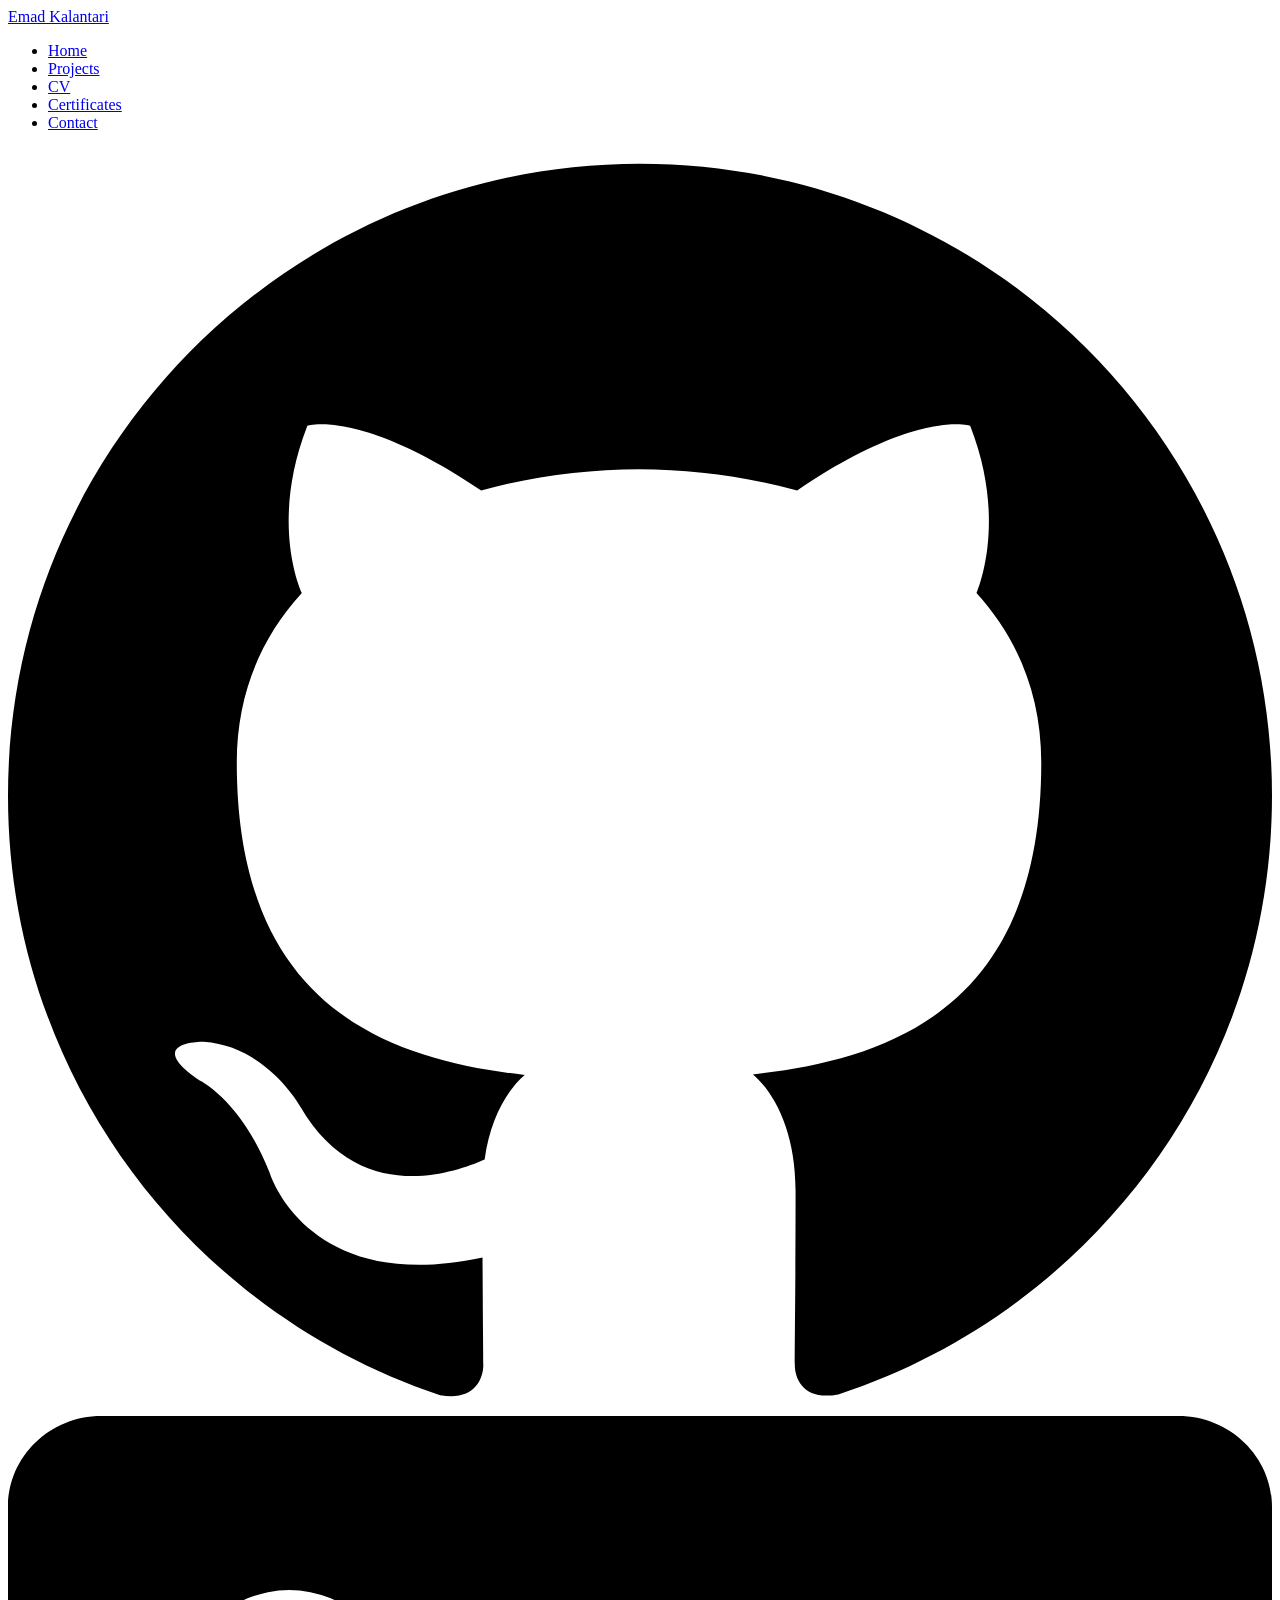
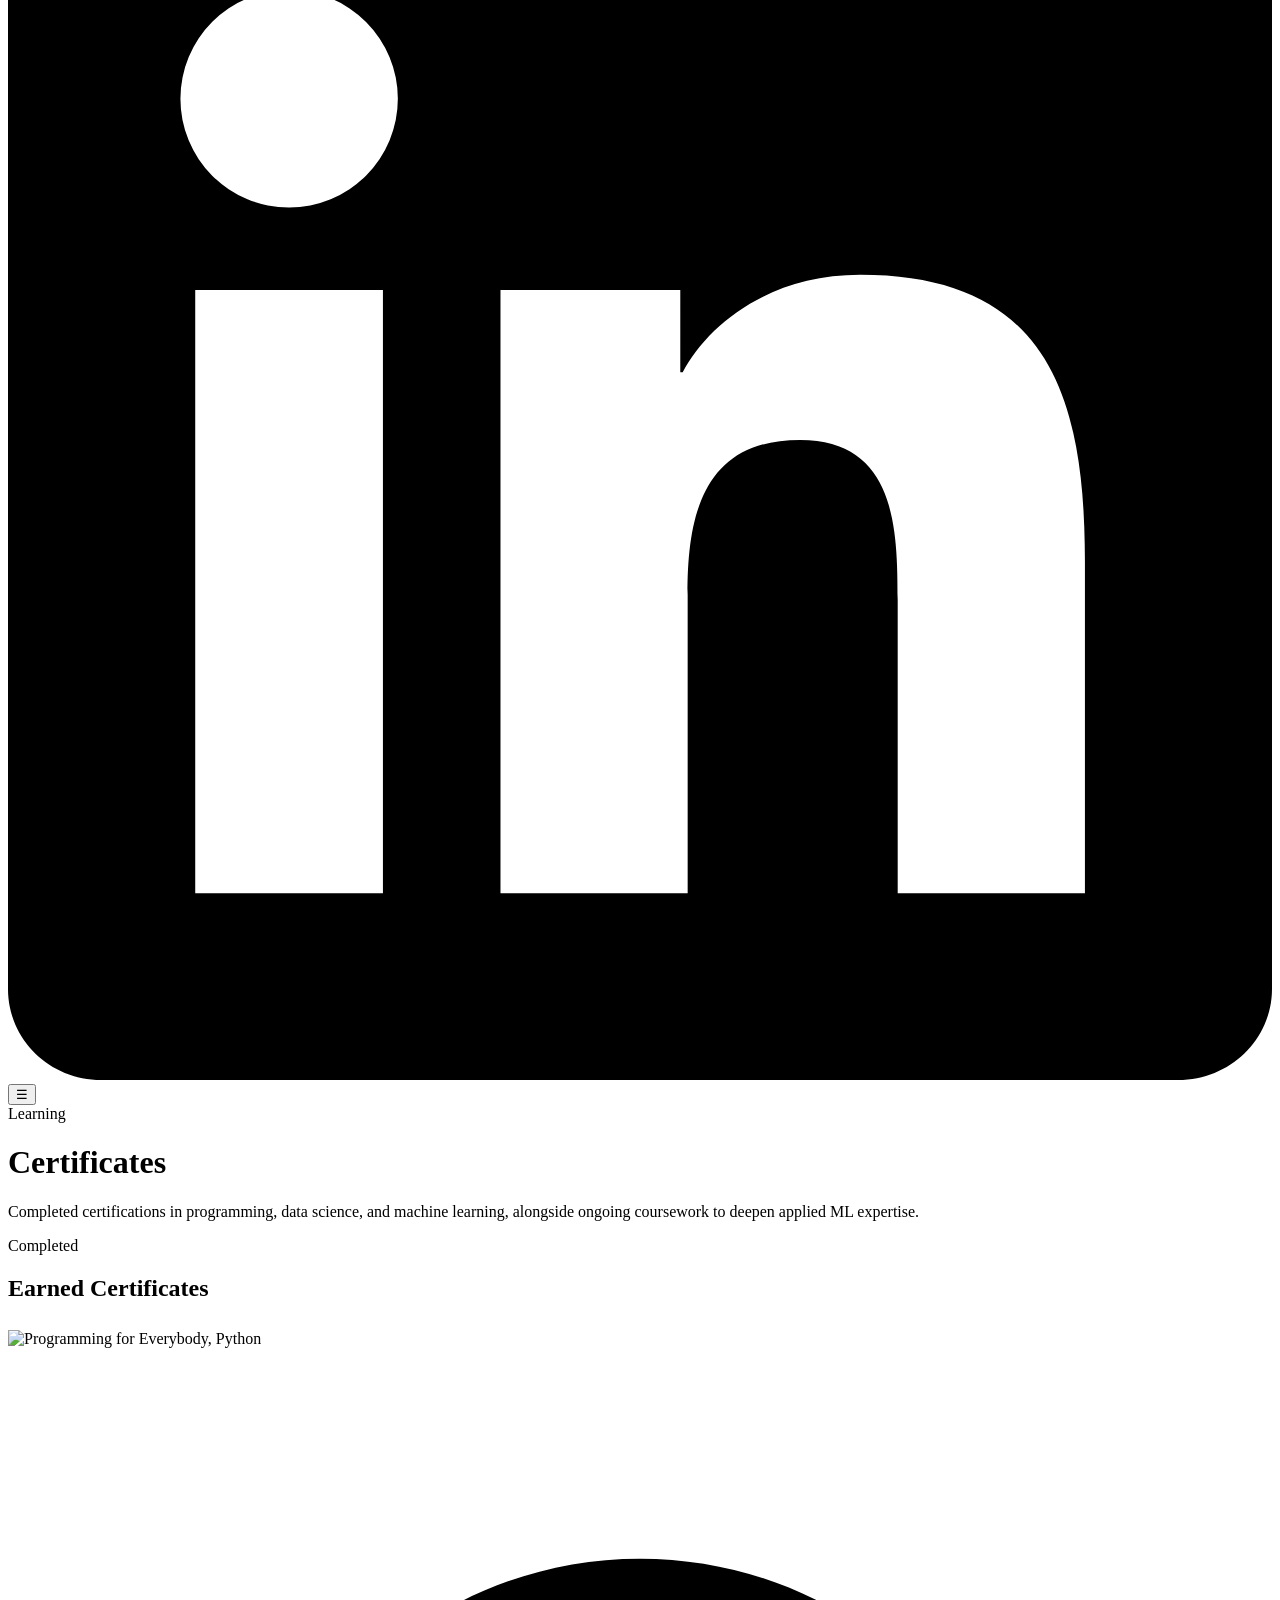
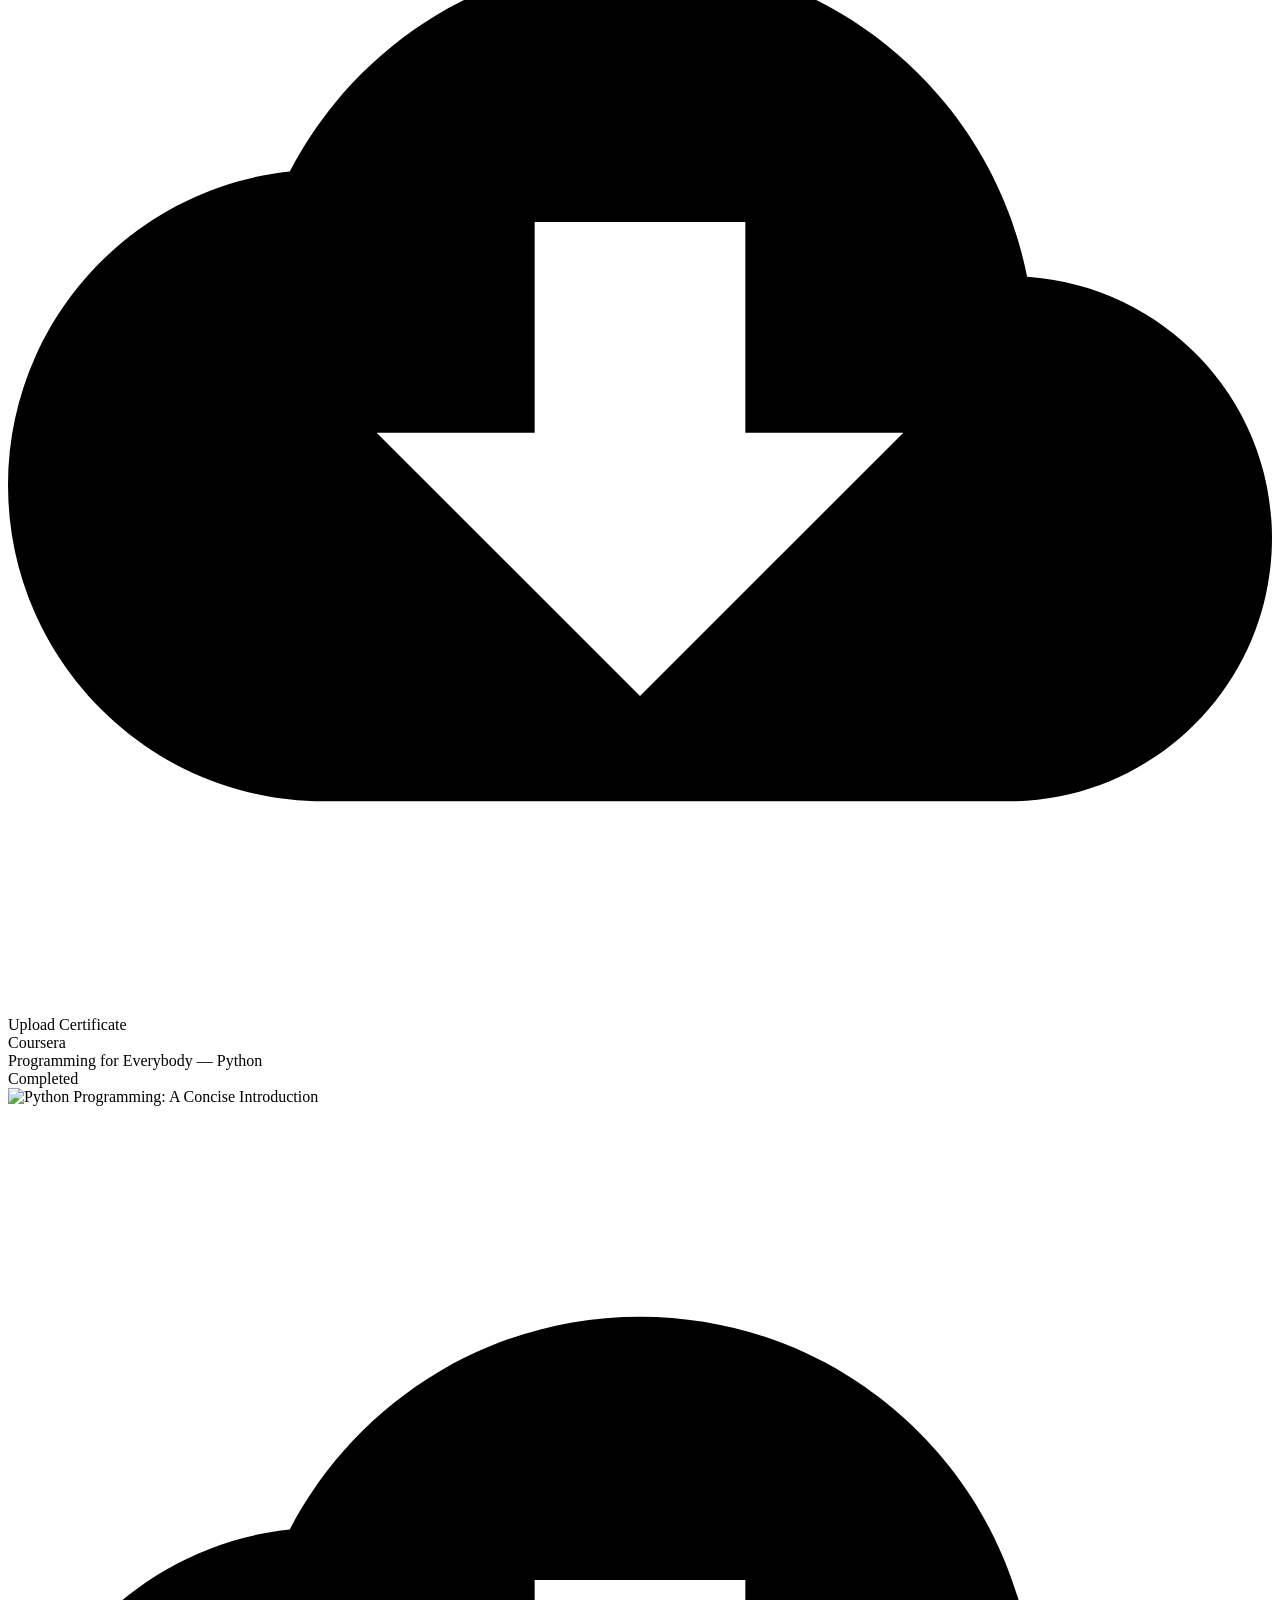
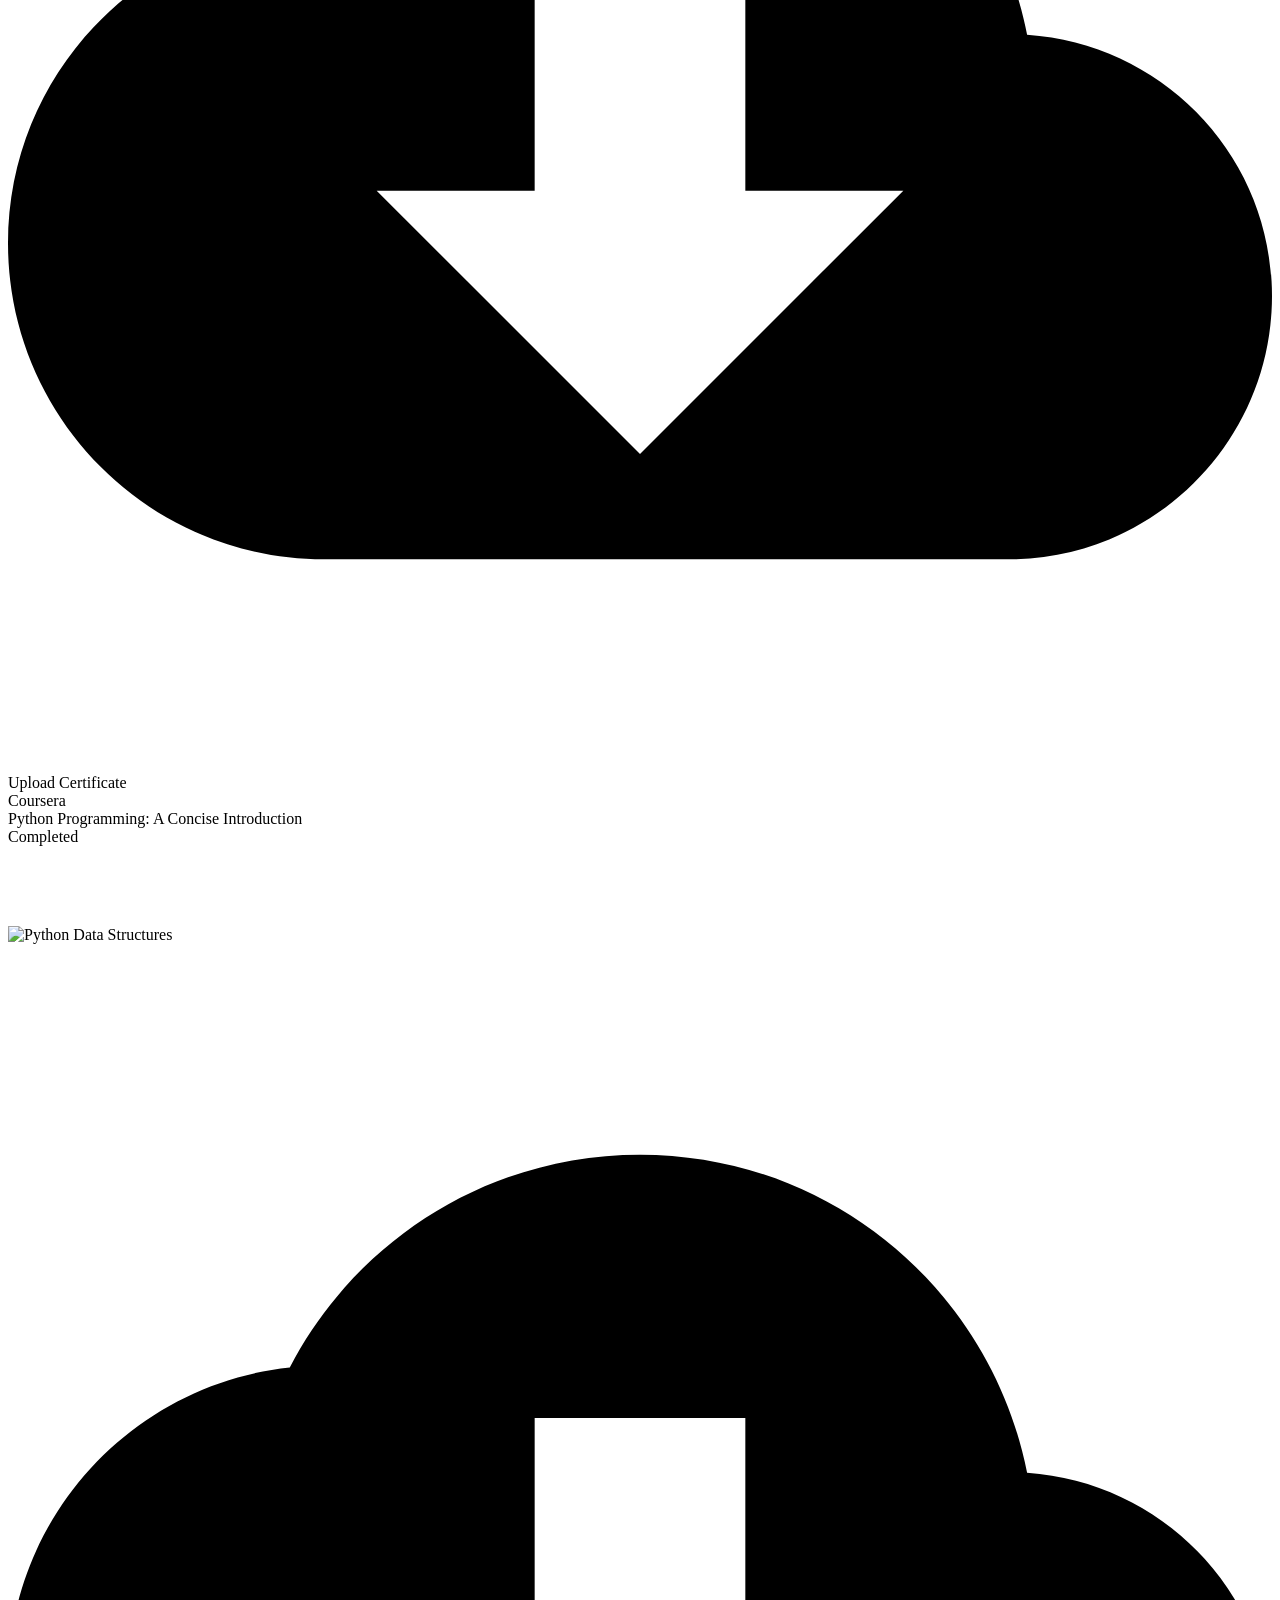
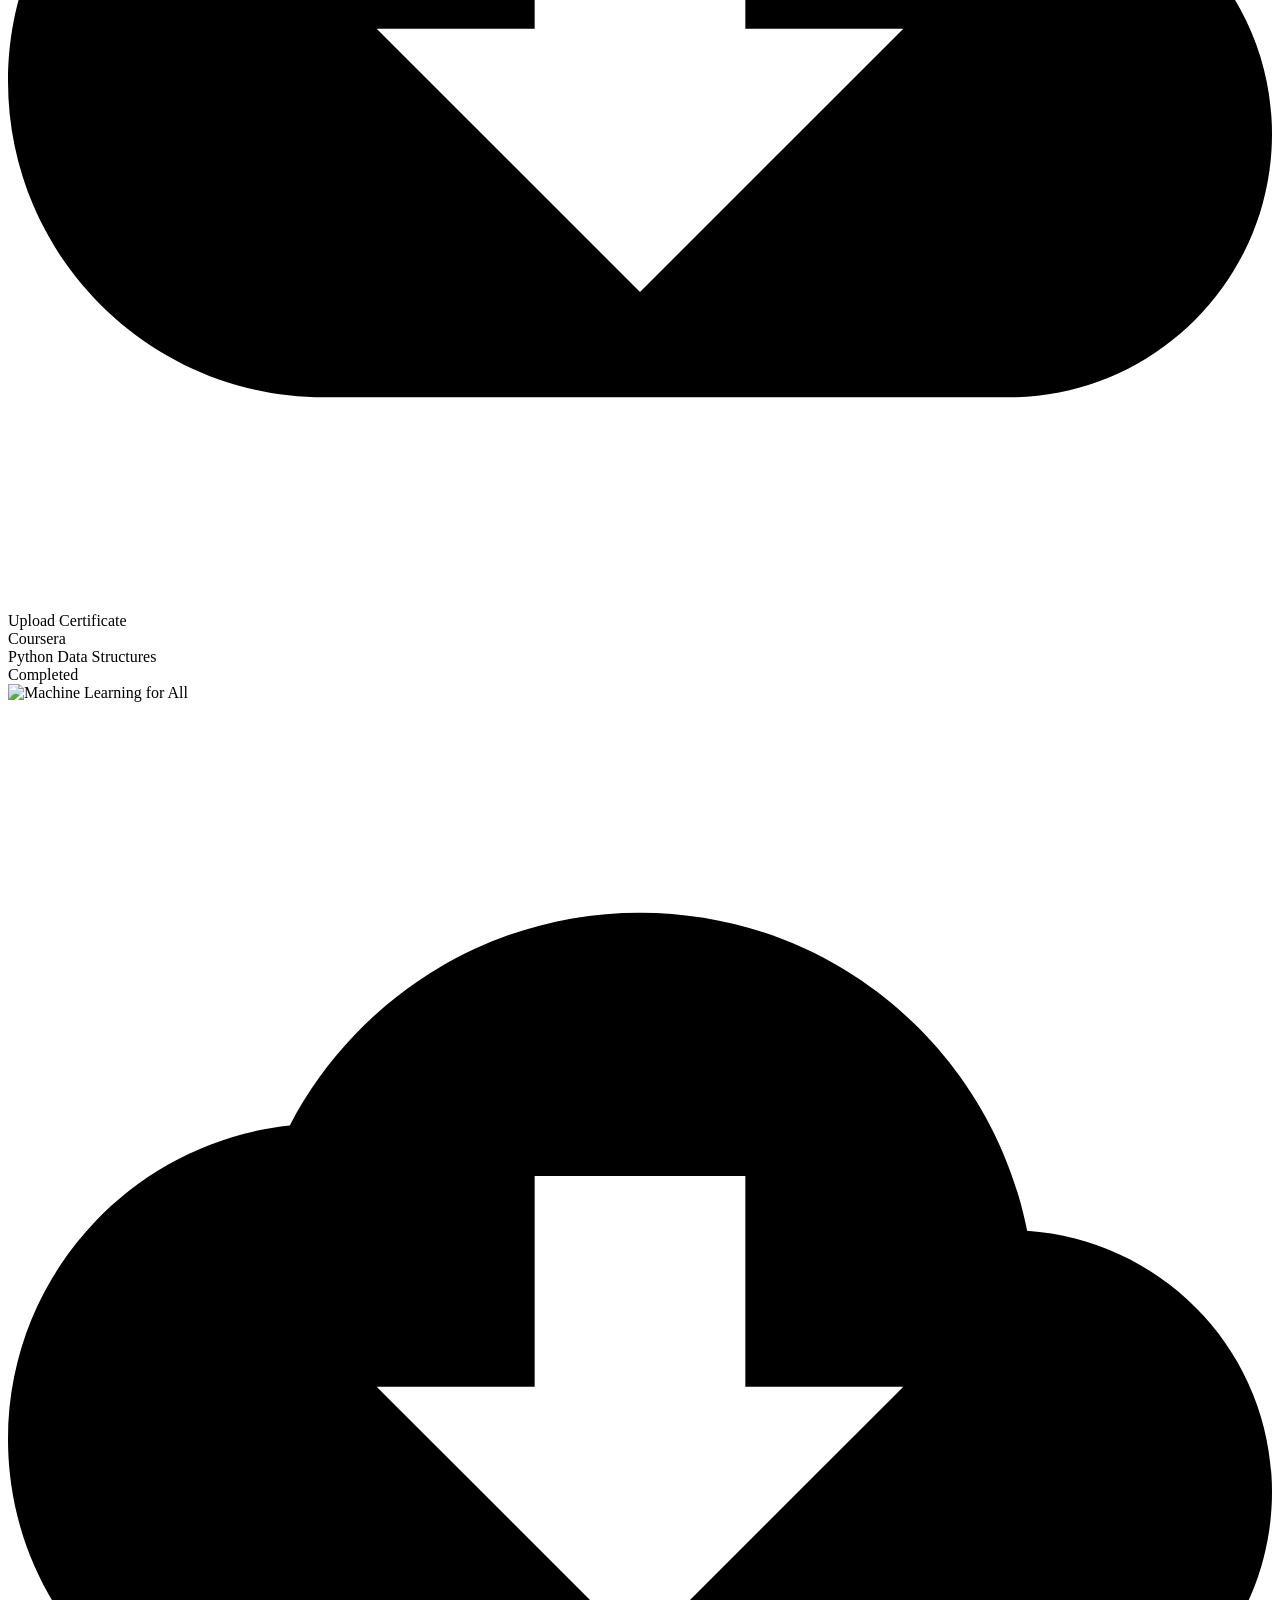
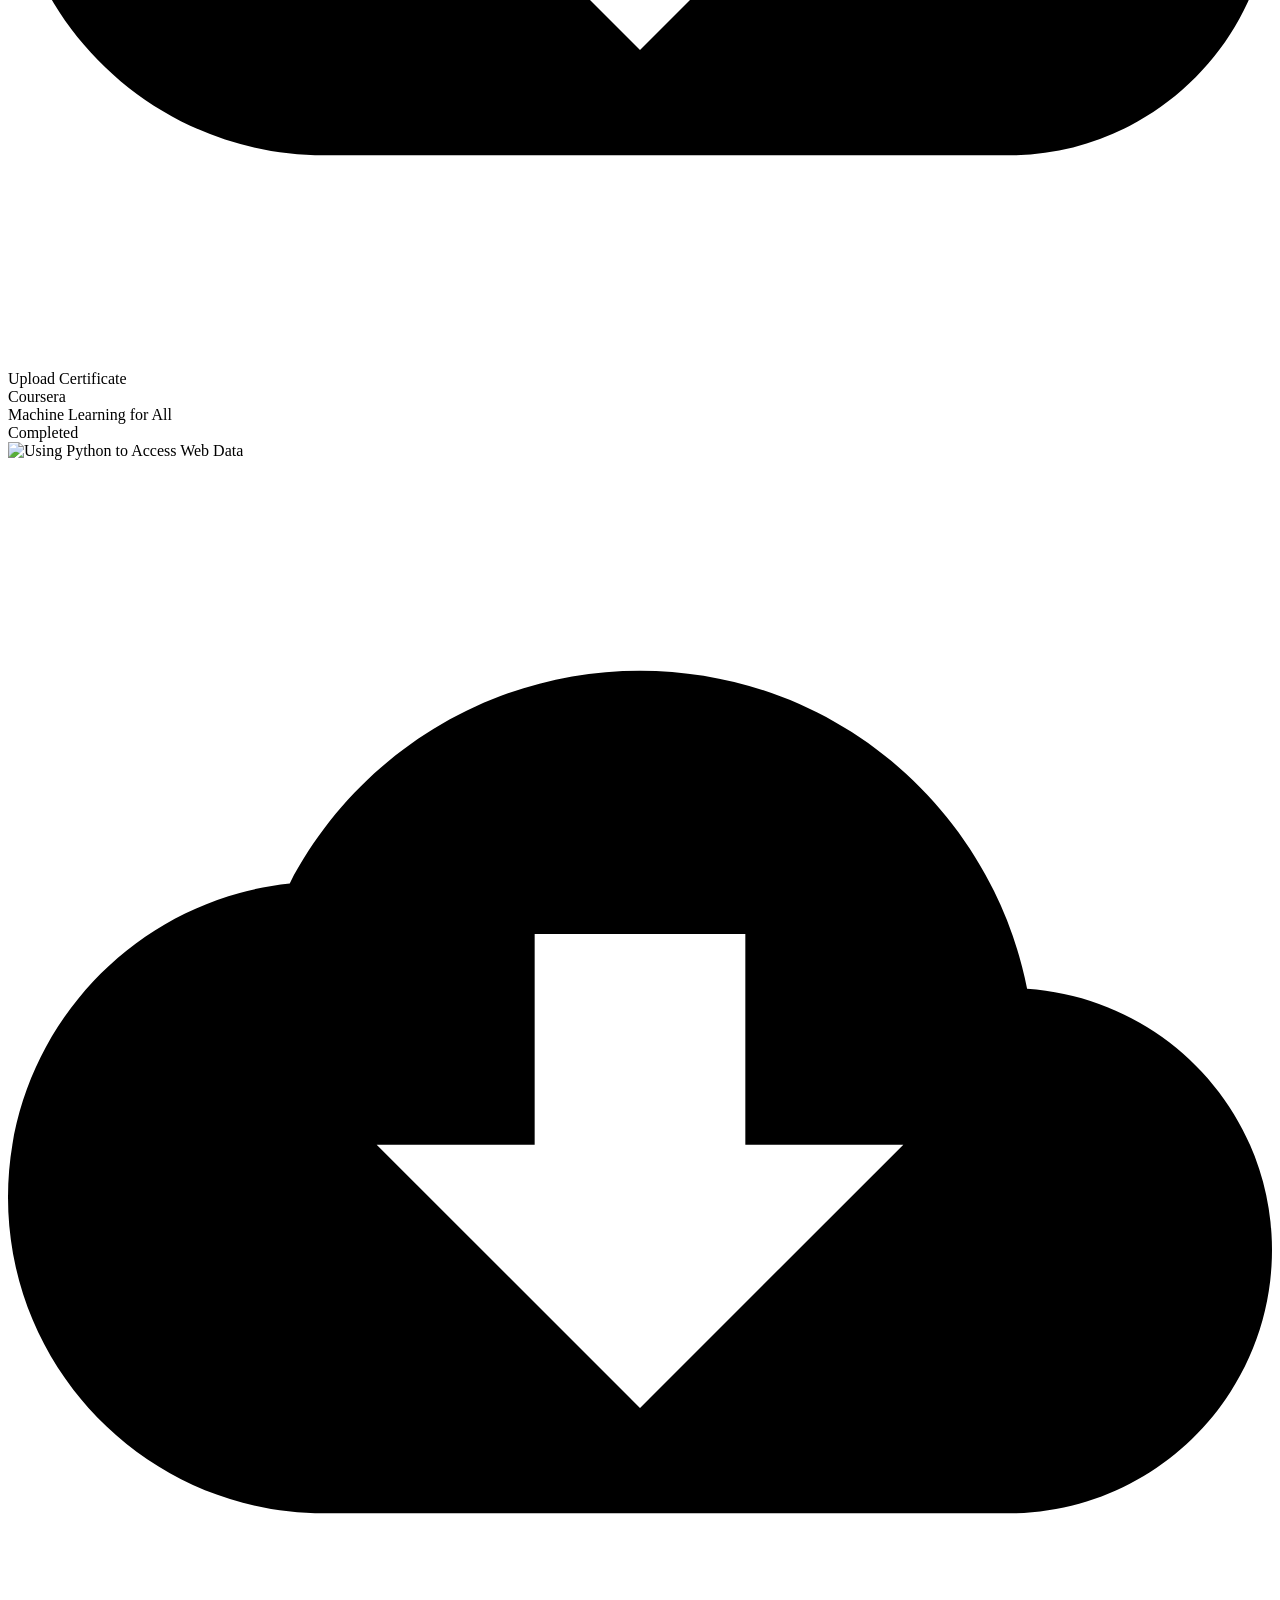
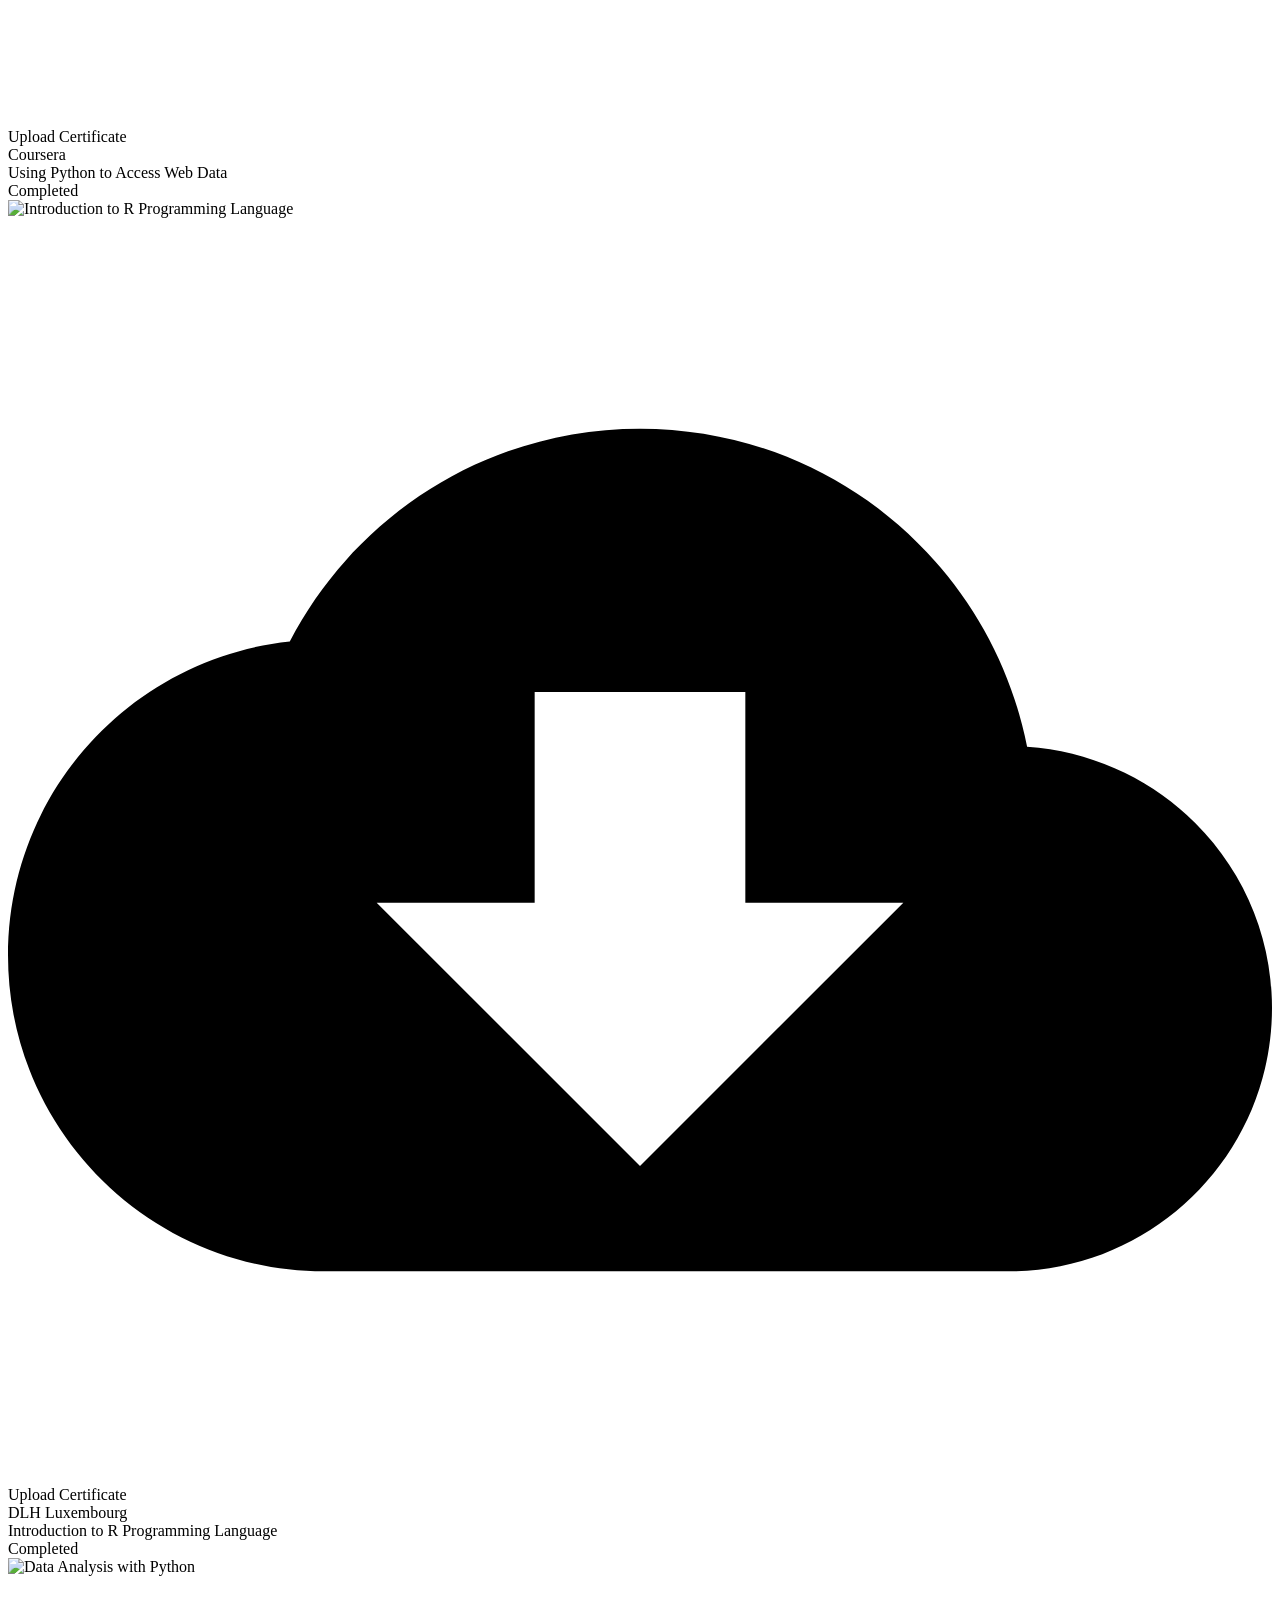
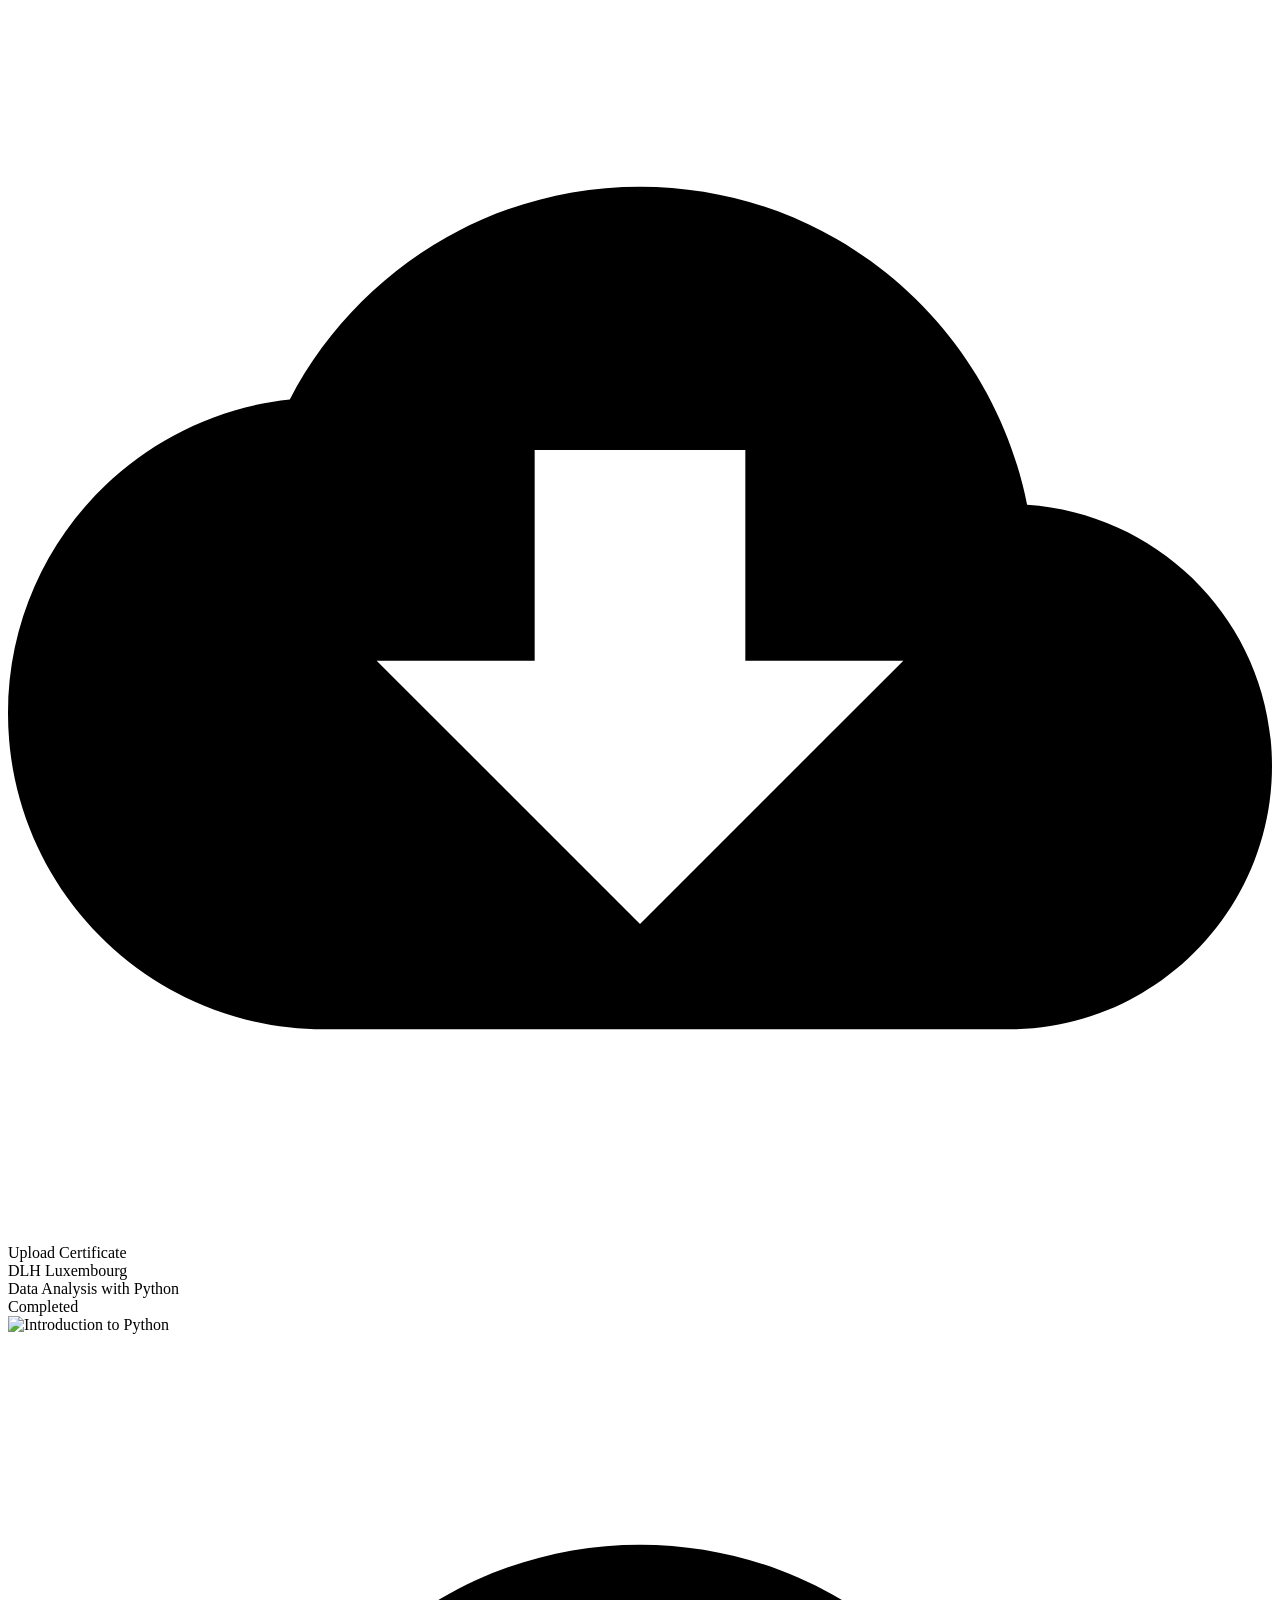
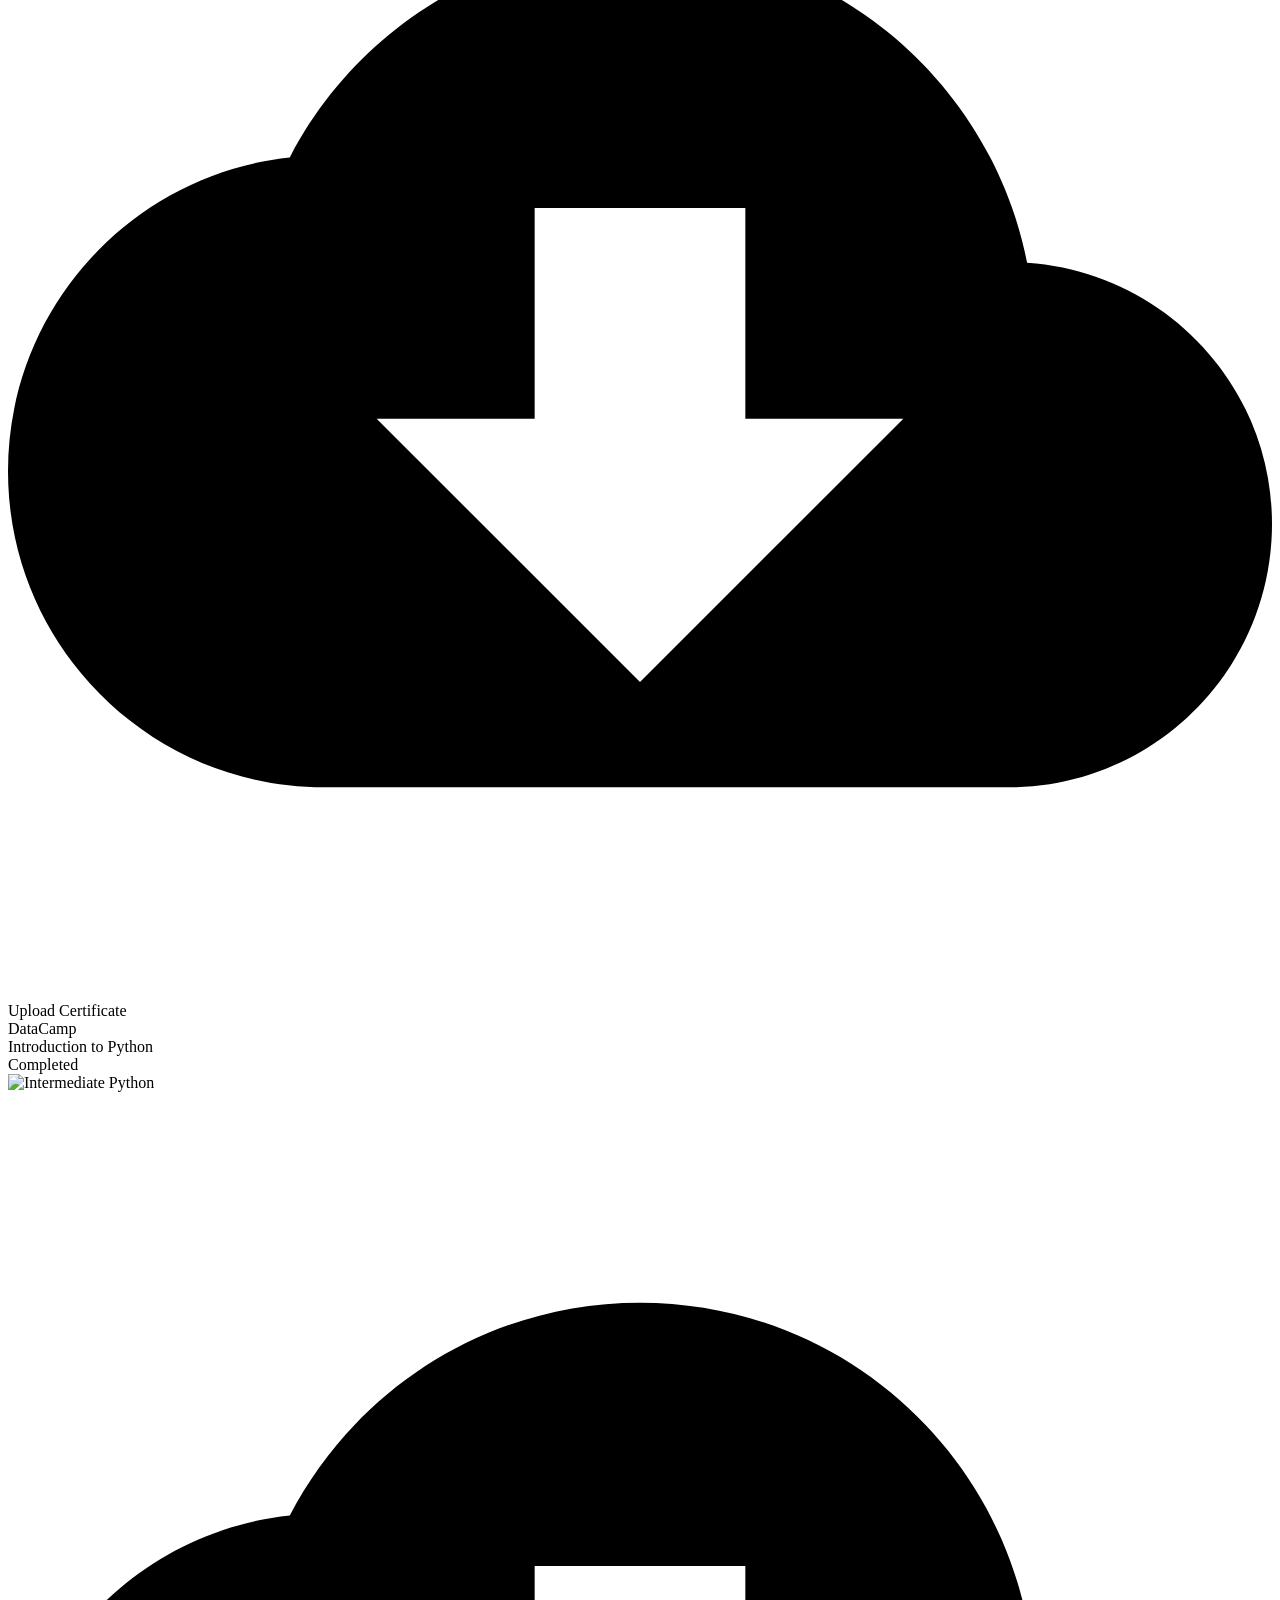
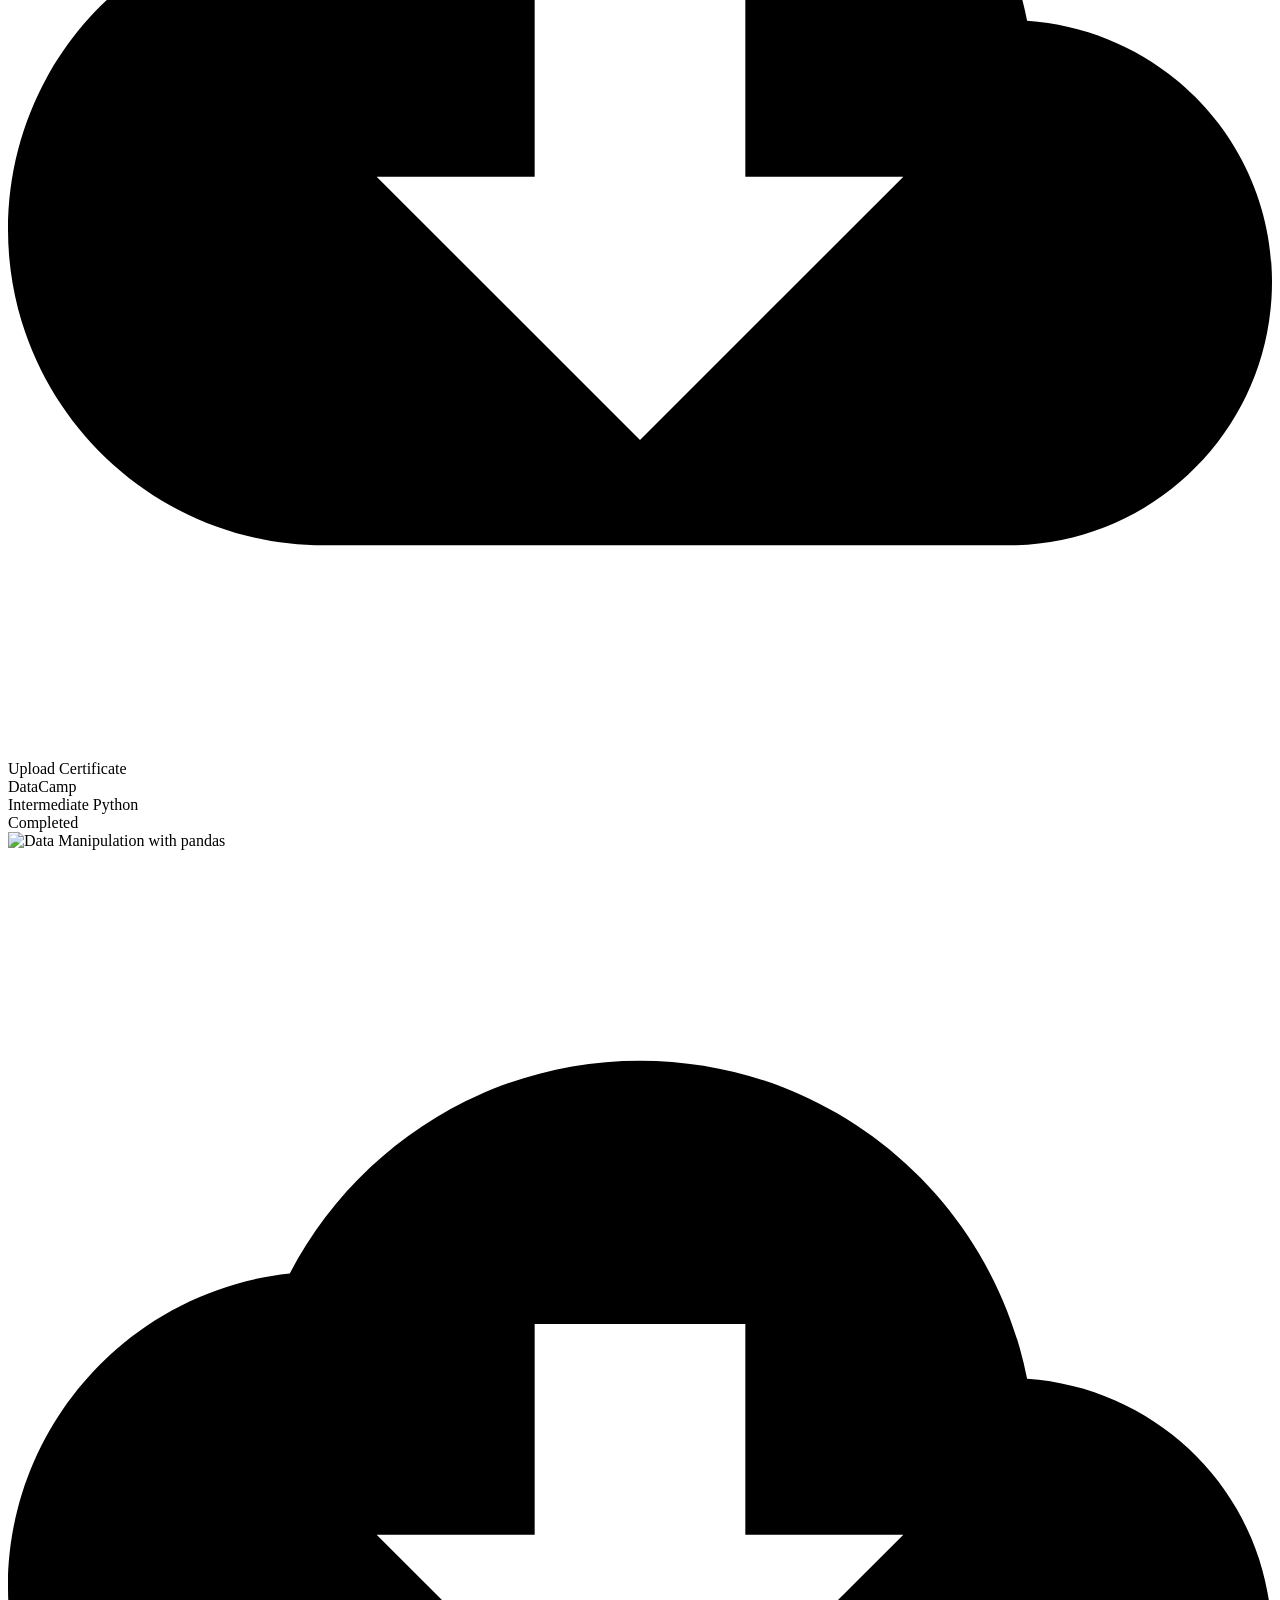
==== certificates.html @ 9a5df06d "update the files" ====
<!DOCTYPE html>
<html lang="en">
<head>
  <meta charset="UTF-8" />
  <meta name="viewport" content="width=device-width, initial-scale=1.0" />
  <title>Certificates — Emad Kalantari</title>
  <meta name="description" content="Professional certificates and completed courses by Emad Kalantari." />
  <link rel="icon" type="image/svg+xml" href="assets/img/favicon.svg" />
  <link rel="stylesheet" href="assets/css/style.css" />
</head>
<body class="page-body">

  <!-- ── Navigation ─────────────────────────────────────── -->
  <nav class="nav">
    <div class="container nav-inner">
      <a href="index.html" class="nav-logo">Emad Kalantari</a>
      <ul class="nav-links">
        <li><a href="index.html">Home</a></li>
        <li><a href="projects.html">Projects</a></li>
        <li><a href="cv.html">CV</a></li>
        <li><a href="certificates.html">Certificates</a></li>
        <li><a href="contact.html">Contact</a></li>
      </ul>
      <div class="nav-icons">
        <a href="https://github.com/emaadkalantarii" target="_blank" rel="noopener" class="nav-icon-link" aria-label="GitHub">
          <svg viewBox="0 0 24 24"><path d="M12 .297c-6.63 0-12 5.373-12 12 0 5.303 3.438 9.8 8.205 11.385.6.113.82-.258.82-.577 0-.285-.01-1.04-.015-2.04-3.338.724-4.042-1.61-4.042-1.61C4.422 18.07 3.633 17.7 3.633 17.7c-1.087-.744.084-.729.084-.729 1.205.084 1.838 1.236 1.838 1.236 1.07 1.835 2.809 1.305 3.495.998.108-.776.417-1.305.76-1.605-2.665-.3-5.466-1.332-5.466-5.93 0-1.31.465-2.38 1.235-3.22-.135-.303-.54-1.523.105-3.176 0 0 1.005-.322 3.3 1.23.96-.267 1.98-.399 3-.405 1.02.006 2.04.138 3 .405 2.28-1.552 3.285-1.23 3.285-1.23.645 1.653.24 2.873.12 3.176.765.84 1.23 1.91 1.23 3.22 0 4.61-2.805 5.625-5.475 5.92.42.36.81 1.096.81 2.22 0 1.606-.015 2.896-.015 3.286 0 .315.21.69.825.57C20.565 22.092 24 17.592 24 12.297c0-6.627-5.373-12-12-12"/></svg>
        </a>
        <a href="https://www.linkedin.com/in/emad-kalantari/" target="_blank" rel="noopener" class="nav-icon-link" aria-label="LinkedIn">
          <svg viewBox="0 0 24 24"><path d="M20.447 20.452h-3.554v-5.569c0-1.328-.027-3.037-1.852-3.037-1.853 0-2.136 1.445-2.136 2.939v5.667H9.351V9h3.414v1.561h.046c.477-.9 1.637-1.85 3.37-1.85 3.601 0 4.267 2.37 4.267 5.455v6.286zM5.337 7.433a2.062 2.062 0 01-2.063-2.065 2.064 2.064 0 112.063 2.065zm1.782 13.019H3.555V9h3.564v11.452zM22.225 0H1.771C.792 0 0 .774 0 1.729v20.542C0 23.227.792 24 1.771 24h20.451C23.2 24 24 23.227 24 22.271V1.729C24 .774 23.2 0 22.222 0h.003z"/></svg>
        </a>
      </div>
      <button class="nav-toggle" aria-label="Toggle menu">☰</button>
    </div>
  </nav>

  <!-- ── Page Hero ──────────────────────────────────────── -->
  <div class="page-hero">
    <div class="container">
      <span class="section-label">Learning</span>
      <h1 class="page-title">Certificates</h1>
      <p class="lead">
        Completed certifications in programming, data science, and machine learning,
        alongside ongoing coursework to deepen applied ML expertise.
      </p>
    </div>
  </div>

  <div class="container" style="padding-bottom: 80px;">

    <!-- ── Completed Certificates ────────────────────────── -->
    <span class="section-label">Completed</span>
    <h2 class="section-heading" style="margin-bottom: 28px;">Earned Certificates</h2>

    <!--
      HOW TO ADD YOUR CERTIFICATE IMAGES:
      1. Export or screenshot each certificate as a JPG or PNG
      2. Name them: cert-01.jpg, cert-02.jpg, cert-03.jpg ... (matching the order below)
      3. Place them in:  assets/img/certificates/
      4. Uncomment the <img> tag in each card and remove the placeholder icon
    -->

    <div class="cert-grid">

      <!-- 01 -->
      <div class="cert-card fade-in">
        <div class="cert-image-wrap">
          
          <img src="assets/img/certificates/cert-01.jpg" alt="Programming for Everybody, Python" loading="lazy" />
            <svg viewBox="0 0 24 24"><path d="M19.35 10.04C18.67 6.59 15.64 4 12 4 9.11 4 6.6 5.64 5.35 8.04 2.34 8.36 0 10.91 0 14c0 3.31 2.69 6 6 6h13c2.76 0 5-2.24 5-5 0-2.64-2.05-4.78-4.65-4.96zM17 13l-5 5-5-5h3V9h4v4h3z"/></svg>
            <span>Upload Certificate</span>
          </div>
        </div>
        <div class="cert-body">
          <div class="cert-issuer">Coursera</div>
          <div class="cert-title">Programming for Everybody — Python</div>
          <div class="cert-status"><span class="tag tag-green">Completed</span></div>
        </div>
      </div>

      <!-- 02 -->
      <div class="cert-card fade-in">
        <div class="cert-image-wrap">
            <img src="assets/img/certificates/cert-02.jpg" alt="Python Programming: A Concise Introduction" loading="lazy" />
            <svg viewBox="0 0 24 24"><path d="M19.35 10.04C18.67 6.59 15.64 4 12 4 9.11 4 6.6 5.64 5.35 8.04 2.34 8.36 0 10.91 0 14c0 3.31 2.69 6 6 6h13c2.76 0 5-2.24 5-5 0-2.64-2.05-4.78-4.65-4.96zM17 13l-5 5-5-5h3V9h4v4h3z"/></svg>
            <span>Upload Certificate</span>
          </div>
        </div>
        <div class="cert-body">
          <div class="cert-issuer">Coursera</div>
          <div class="cert-title">Python Programming: A Concise Introduction</div>
          <div class="cert-status"><span class="tag tag-green">Completed</span></div>
        </div>
      </div>

      <!-- 03 -->
      <div class="cert-card fade-in">
        <div class="cert-image-wrap">
          <img src="assets/img/certificates/cert-03.jpg" alt="Python Data Structures" loading="lazy" />
            <svg viewBox="0 0 24 24"><path d="M19.35 10.04C18.67 6.59 15.64 4 12 4 9.11 4 6.6 5.64 5.35 8.04 2.34 8.36 0 10.91 0 14c0 3.31 2.69 6 6 6h13c2.76 0 5-2.24 5-5 0-2.64-2.05-4.78-4.65-4.96zM17 13l-5 5-5-5h3V9h4v4h3z"/></svg>
            <span>Upload Certificate</span>
          </div>
        </div>
        <div class="cert-body">
          <div class="cert-issuer">Coursera</div>
          <div class="cert-title">Python Data Structures</div>
          <div class="cert-status"><span class="tag tag-green">Completed</span></div>
        </div>
      </div>

      <!-- 04 -->
      <div class="cert-card fade-in">
        <div class="cert-image-wrap">
          <img src="assets/img/certificates/cert-04.jpg" alt="Machine Learning for All" loading="lazy" />
            <svg viewBox="0 0 24 24"><path d="M19.35 10.04C18.67 6.59 15.64 4 12 4 9.11 4 6.6 5.64 5.35 8.04 2.34 8.36 0 10.91 0 14c0 3.31 2.69 6 6 6h13c2.76 0 5-2.24 5-5 0-2.64-2.05-4.78-4.65-4.96zM17 13l-5 5-5-5h3V9h4v4h3z"/></svg>
            <span>Upload Certificate</span>
          </div>
        </div>
        <div class="cert-body">
          <div class="cert-issuer">Coursera</div>
          <div class="cert-title">Machine Learning for All</div>
          <div class="cert-status"><span class="tag tag-green">Completed</span></div>
        </div>
      </div>

      <!-- 05 -->
      <div class="cert-card fade-in">
        <div class="cert-image-wrap">
          <img src="assets/img/certificates/cert-05.jpg" alt="Using Python to Access Web Data" loading="lazy" />
            <svg viewBox="0 0 24 24"><path d="M19.35 10.04C18.67 6.59 15.64 4 12 4 9.11 4 6.6 5.64 5.35 8.04 2.34 8.36 0 10.91 0 14c0 3.31 2.69 6 6 6h13c2.76 0 5-2.24 5-5 0-2.64-2.05-4.78-4.65-4.96zM17 13l-5 5-5-5h3V9h4v4h3z"/></svg>
            <span>Upload Certificate</span>
          </div>
        </div>
        <div class="cert-body">
          <div class="cert-issuer">Coursera</div>
          <div class="cert-title">Using Python to Access Web Data</div>
          <div class="cert-status"><span class="tag tag-green">Completed</span></div>
        </div>
      </div>

      <!-- 06 -->
      <div class="cert-card fade-in">
        <div class="cert-image-wrap">
          <img src="assets/img/certificates/cert-06.jpg" alt="Introduction to R Programming Language" loading="lazy" />
            <svg viewBox="0 0 24 24"><path d="M19.35 10.04C18.67 6.59 15.64 4 12 4 9.11 4 6.6 5.64 5.35 8.04 2.34 8.36 0 10.91 0 14c0 3.31 2.69 6 6 6h13c2.76 0 5-2.24 5-5 0-2.64-2.05-4.78-4.65-4.96zM17 13l-5 5-5-5h3V9h4v4h3z"/></svg>
            <span>Upload Certificate</span>
          </div>
        </div>
        <div class="cert-body">
          <div class="cert-issuer">DLH Luxembourg</div>
          <div class="cert-title">Introduction to R Programming Language</div>
          <div class="cert-status"><span class="tag tag-green">Completed</span></div>
        </div>
      </div>

      <!-- 07 -->
      <div class="cert-card fade-in">
        <div class="cert-image-wrap">
          <img src="assets/img/certificates/cert-07.jpg" alt="Data Analysis with Python" loading="lazy" />
            <svg viewBox="0 0 24 24"><path d="M19.35 10.04C18.67 6.59 15.64 4 12 4 9.11 4 6.6 5.64 5.35 8.04 2.34 8.36 0 10.91 0 14c0 3.31 2.69 6 6 6h13c2.76 0 5-2.24 5-5 0-2.64-2.05-4.78-4.65-4.96zM17 13l-5 5-5-5h3V9h4v4h3z"/></svg>
            <span>Upload Certificate</span>
          </div>
        </div>
        <div class="cert-body">
          <div class="cert-issuer">DLH Luxembourg</div>
          <div class="cert-title">Data Analysis with Python</div>
          <div class="cert-status"><span class="tag tag-green">Completed</span></div>
        </div>
      </div>

      <!-- 08 -->
      <div class="cert-card fade-in">
        <div class="cert-image-wrap">
          <img src="assets/img/certificates/cert-08.jpg" alt="Introduction to Python" loading="lazy" />
            <svg viewBox="0 0 24 24"><path d="M19.35 10.04C18.67 6.59 15.64 4 12 4 9.11 4 6.6 5.64 5.35 8.04 2.34 8.36 0 10.91 0 14c0 3.31 2.69 6 6 6h13c2.76 0 5-2.24 5-5 0-2.64-2.05-4.78-4.65-4.96zM17 13l-5 5-5-5h3V9h4v4h3z"/></svg>
            <span>Upload Certificate</span>
          </div>
        </div>
        <div class="cert-body">
          <div class="cert-issuer">DataCamp</div>
          <div class="cert-title">Introduction to Python</div>
          <div class="cert-status"><span class="tag tag-green">Completed</span></div>
        </div>
      </div>

      <!-- 09 -->
      <div class="cert-card fade-in">
        <div class="cert-image-wrap">
          <img src="assets/img/certificates/cert-09.jpg" alt="Intermediate Python" loading="lazy" />
            <svg viewBox="0 0 24 24"><path d="M19.35 10.04C18.67 6.59 15.64 4 12 4 9.11 4 6.6 5.64 5.35 8.04 2.34 8.36 0 10.91 0 14c0 3.31 2.69 6 6 6h13c2.76 0 5-2.24 5-5 0-2.64-2.05-4.78-4.65-4.96zM17 13l-5 5-5-5h3V9h4v4h3z"/></svg>
            <span>Upload Certificate</span>
          </div>
        </div>
        <div class="cert-body">
          <div class="cert-issuer">DataCamp</div>
          <div class="cert-title">Intermediate Python</div>
          <div class="cert-status"><span class="tag tag-green">Completed</span></div>
        </div>
      </div>

      <!-- 10 -->
      <div class="cert-card fade-in">
        <div class="cert-image-wrap">
          <img src="assets/img/certificates/cert-10.jpg" alt="Data Manipulation with pandas" loading="lazy" />
            <svg viewBox="0 0 24 24"><path d="M19.35 10.04C18.67 6.59 15.64 4 12 4 9.11 4 6.6 5.64 5.35 8.04 2.34 8.36 0 10.91 0 14c0 3.31 2.69 6 6 6h13c2.76 0 5-2.24 5-5 0-2.64-2.05-4.78-4.65-4.96zM17 13l-5 5-5-5h3V9h4v4h3z"/></svg>
            <span>Upload Certificate</span>
          </div>
        </div>
        <div class="cert-body">
          <div class="cert-issuer">DataCamp</div>
          <div class="cert-title">Data Manipulation with pandas</div>
          <div class="cert-status"><span class="tag tag-green">Completed</span></div>
        </div>
      </div>

      <!-- 11 -->
      <div class="cert-card fade-in">
        <div class="cert-image-wrap">
          <img src="assets/img/certificates/cert-11.jpg" alt="Joining Data with pandas" loading="lazy" />
            <svg viewBox="0 0 24 24"><path d="M19.35 10.04C18.67 6.59 15.64 4 12 4 9.11 4 6.6 5.64 5.35 8.04 2.34 8.36 0 10.91 0 14c0 3.31 2.69 6 6 6h13c2.76 0 5-2.24 5-5 0-2.64-2.05-4.78-4.65-4.96zM17 13l-5 5-5-5h3V9h4v4h3z"/></svg>
            <span>Upload Certificate</span>
          </div>
        </div>
        <div class="cert-body">
          <div class="cert-issuer">DataCamp</div>
          <div class="cert-title">Joining Data with pandas</div>
          <div class="cert-status"><span class="tag tag-green">Completed</span></div>
        </div>
      </div>

      <!-- 12 -->
      <div class="cert-card fade-in">
        <div class="cert-image-wrap">
          <img src="assets/img/certificates/cert-12.jpg" alt="Introduction to Statistics in Python" loading="lazy" />
            <svg viewBox="0 0 24 24"><path d="M19.35 10.04C18.67 6.59 15.64 4 12 4 9.11 4 6.6 5.64 5.35 8.04 2.34 8.36 0 10.91 0 14c0 3.31 2.69 6 6 6h13c2.76 0 5-2.24 5-5 0-2.64-2.05-4.78-4.65-4.96zM17 13l-5 5-5-5h3V9h4v4h3z"/></svg>
            <span>Upload Certificate</span>
          </div>
        </div>
        <div class="cert-body">
          <div class="cert-issuer">DataCamp</div>
          <div class="cert-title">Introduction to Statistics in Python</div>
          <div class="cert-status"><span class="tag tag-green">Completed</span></div>
        </div>
      </div>

    </div><!-- /cert-grid -->

    <!-- ── In Progress ─────────────────────────────────────── -->
    <div class="in-progress-section">
      <div class="divider"></div>
      <span class="section-label" style="color: var(--text-muted);">In Progress</span>
      <h2 class="section-heading" style="color: var(--text-muted); margin-bottom: 28px;">Relevant Coursework</h2>

      <div class="cert-grid">

        <div class="cert-card fade-in" style="opacity: 0.82;">
          <div class="cert-image-wrap" style="background: linear-gradient(135deg, #f3f4f6, #e5e7eb);">
            <div class="cert-placeholder-icon" style="color: var(--text-muted);">
              <svg viewBox="0 0 24 24"><path d="M12 2C6.48 2 2 6.48 2 12s4.48 10 10 10 10-4.48 10-10S17.52 2 12 2zm-2 14.5v-9l6 4.5-6 4.5z"/></svg>
              <span>In Progress</span>
            </div>
          </div>
          <div class="cert-body">
            <div class="cert-issuer">Coursera</div>
            <div class="cert-title">Machine Learning Introduction</div>
            <div class="cert-status"><span class="tag tag-gray">In Progress</span></div>
          </div>
        </div>

        <div class="cert-card fade-in" style="opacity: 0.82;">
          <div class="cert-image-wrap" style="background: linear-gradient(135deg, #f3f4f6, #e5e7eb);">
            <div class="cert-placeholder-icon" style="color: var(--text-muted);">
              <svg viewBox="0 0 24 24"><path d="M12 2C6.48 2 2 6.48 2 12s4.48 10 10 10 10-4.48 10-10S17.52 2 12 2zm-2 14.5v-9l6 4.5-6 4.5z"/></svg>
              <span>In Progress</span>
            </div>
          </div>
          <div class="cert-body">
            <div class="cert-issuer">Coursera</div>
            <div class="cert-title">Machine Learning with Python</div>
            <div class="cert-status"><span class="tag tag-gray">In Progress</span></div>
          </div>
        </div>

        <div class="cert-card fade-in" style="opacity: 0.82;">
          <div class="cert-image-wrap" style="background: linear-gradient(135deg, #f3f4f6, #e5e7eb);">
            <div class="cert-placeholder-icon" style="color: var(--text-muted);">
              <svg viewBox="0 0 24 24"><path d="M12 2C6.48 2 2 6.48 2 12s4.48 10 10 10 10-4.48 10-10S17.52 2 12 2zm-2 14.5v-9l6 4.5-6 4.5z"/></svg>
              <span>In Progress</span>
            </div>
          </div>
          <div class="cert-body">
            <div class="cert-issuer">Coursera</div>
            <div class="cert-title">Google Data Analytics</div>
            <div class="cert-status"><span class="tag tag-gray">In Progress</span></div>
          </div>
        </div>

        <div class="cert-card fade-in" style="opacity: 0.82;">
          <div class="cert-image-wrap" style="background: linear-gradient(135deg, #f3f4f6, #e5e7eb);">
            <div class="cert-placeholder-icon" style="color: var(--text-muted);">
              <svg viewBox="0 0 24 24"><path d="M12 2C6.48 2 2 6.48 2 12s4.48 10 10 10 10-4.48 10-10S17.52 2 12 2zm-2 14.5v-9l6 4.5-6 4.5z"/></svg>
              <span>In Progress</span>
            </div>
          </div>
          <div class="cert-body">
            <div class="cert-issuer">Coursera</div>
            <div class="cert-title">Google Business Intelligence</div>
            <div class="cert-status"><span class="tag tag-gray">In Progress</span></div>
          </div>
        </div>

        <div class="cert-card fade-in" style="opacity: 0.82;">
          <div class="cert-image-wrap" style="background: linear-gradient(135deg, #f3f4f6, #e5e7eb);">
            <div class="cert-placeholder-icon" style="color: var(--text-muted);">
              <svg viewBox="0 0 24 24"><path d="M12 2C6.48 2 2 6.48 2 12s4.48 10 10 10 10-4.48 10-10S17.52 2 12 2zm-2 14.5v-9l6 4.5-6 4.5z"/></svg>
              <span>In Progress</span>
            </div>
          </div>
          <div class="cert-body">
            <div class="cert-issuer">DataCamp</div>
            <div class="cert-title">Associate Data Scientist in Python</div>
            <div class="cert-status"><span class="tag tag-gray">In Progress</span></div>
          </div>
        </div>

        <div class="cert-card fade-in" style="opacity: 0.82;">
          <div class="cert-image-wrap" style="background: linear-gradient(135deg, #f3f4f6, #e5e7eb);">
            <div class="cert-placeholder-icon" style="color: var(--text-muted);">
              <svg viewBox="0 0 24 24"><path d="M12 2C6.48 2 2 6.48 2 12s4.48 10 10 10 10-4.48 10-10S17.52 2 12 2zm-2 14.5v-9l6 4.5-6 4.5z"/></svg>
              <span>In Progress</span>
            </div>
          </div>
          <div class="cert-body">
            <div class="cert-issuer">DataCamp</div>
            <div class="cert-title">Introduction to Data Visualization with Matplotlib</div>
            <div class="cert-status"><span class="tag tag-gray">In Progress</span></div>
          </div>
        </div>

      </div>
    </div>

  </div><!-- /container -->

  <!-- ── Footer ─────────────────────────────────────────── -->
  <footer class="footer">
    <div class="container footer-inner">
      <span><span class="footer-name">Emad Kalantari</span> · Luxembourg</span>
      <span><a href="mailto:emaadkalantarii@gmail.com" style="color:var(--text-muted);">emaadkalantarii@gmail.com</a></span>
    </div>
  </footer>

  <script src="assets/js/main.js"></script>
</body>
</html>
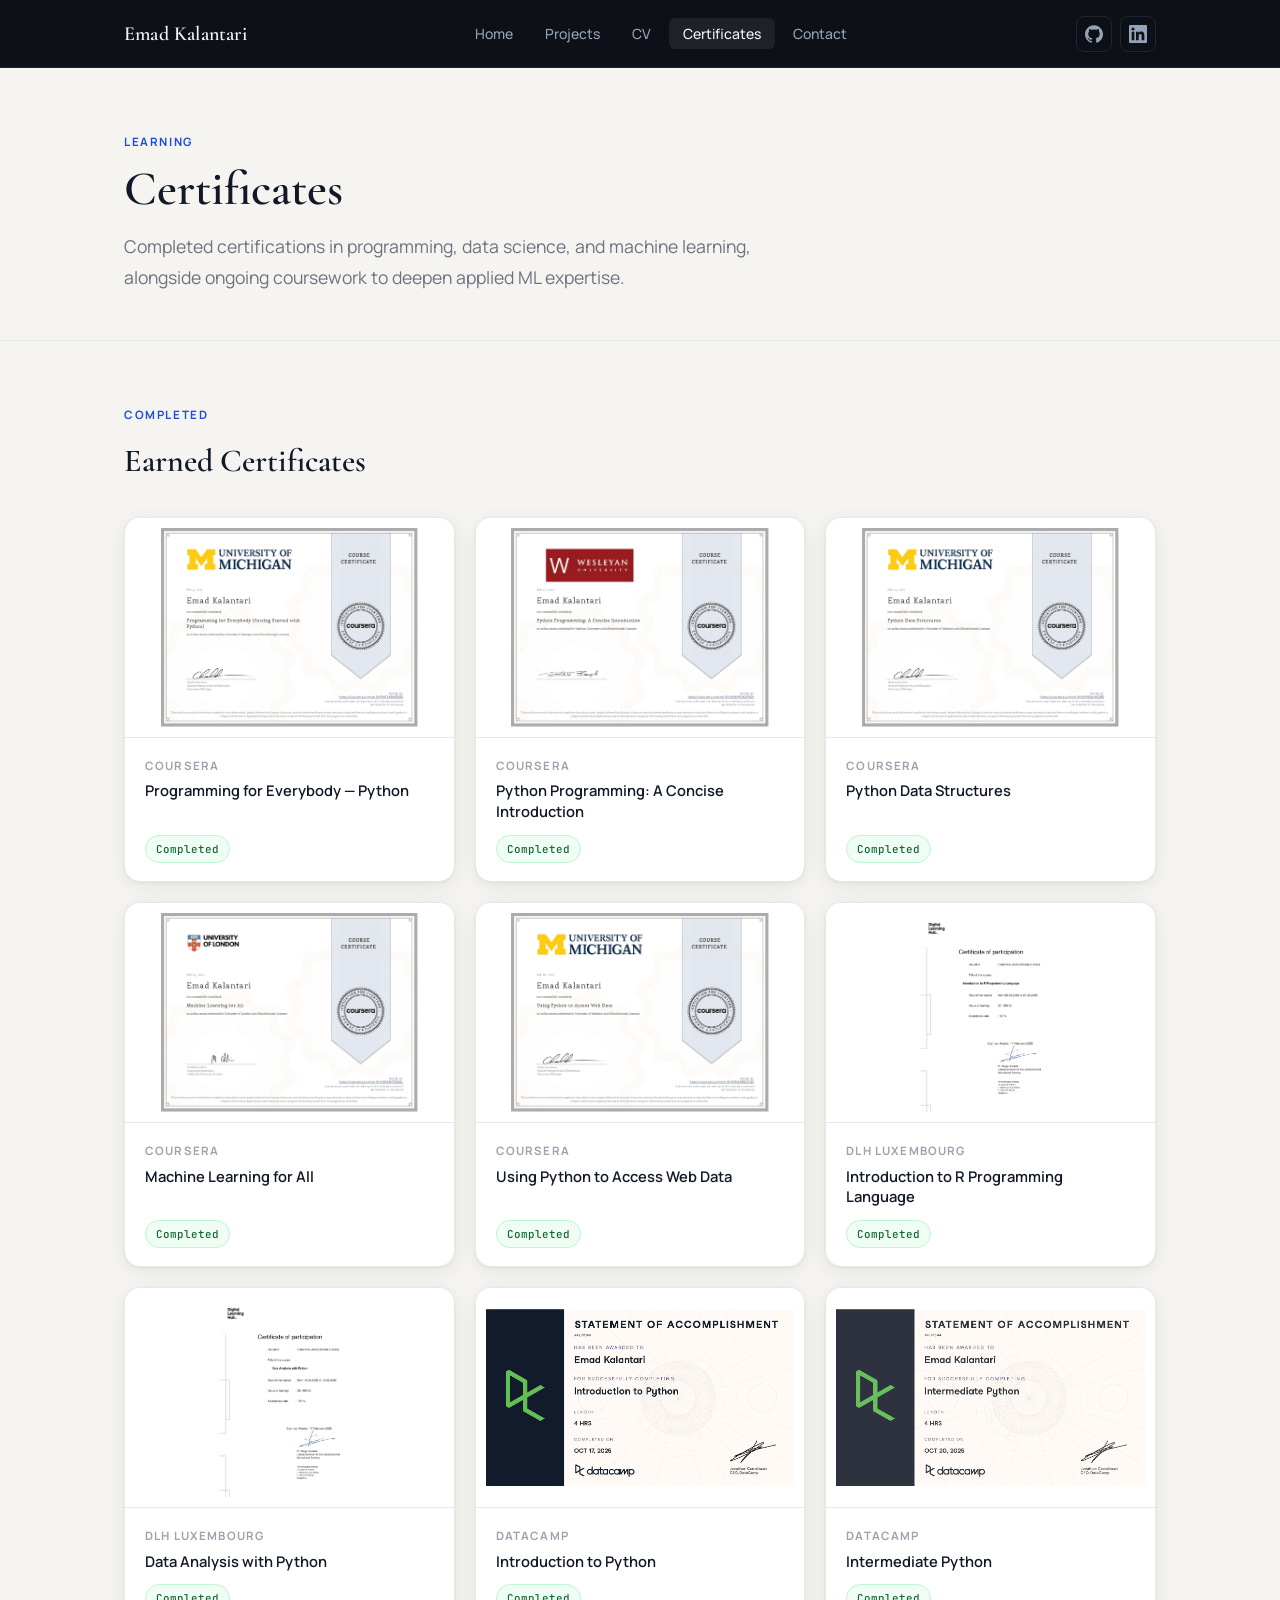
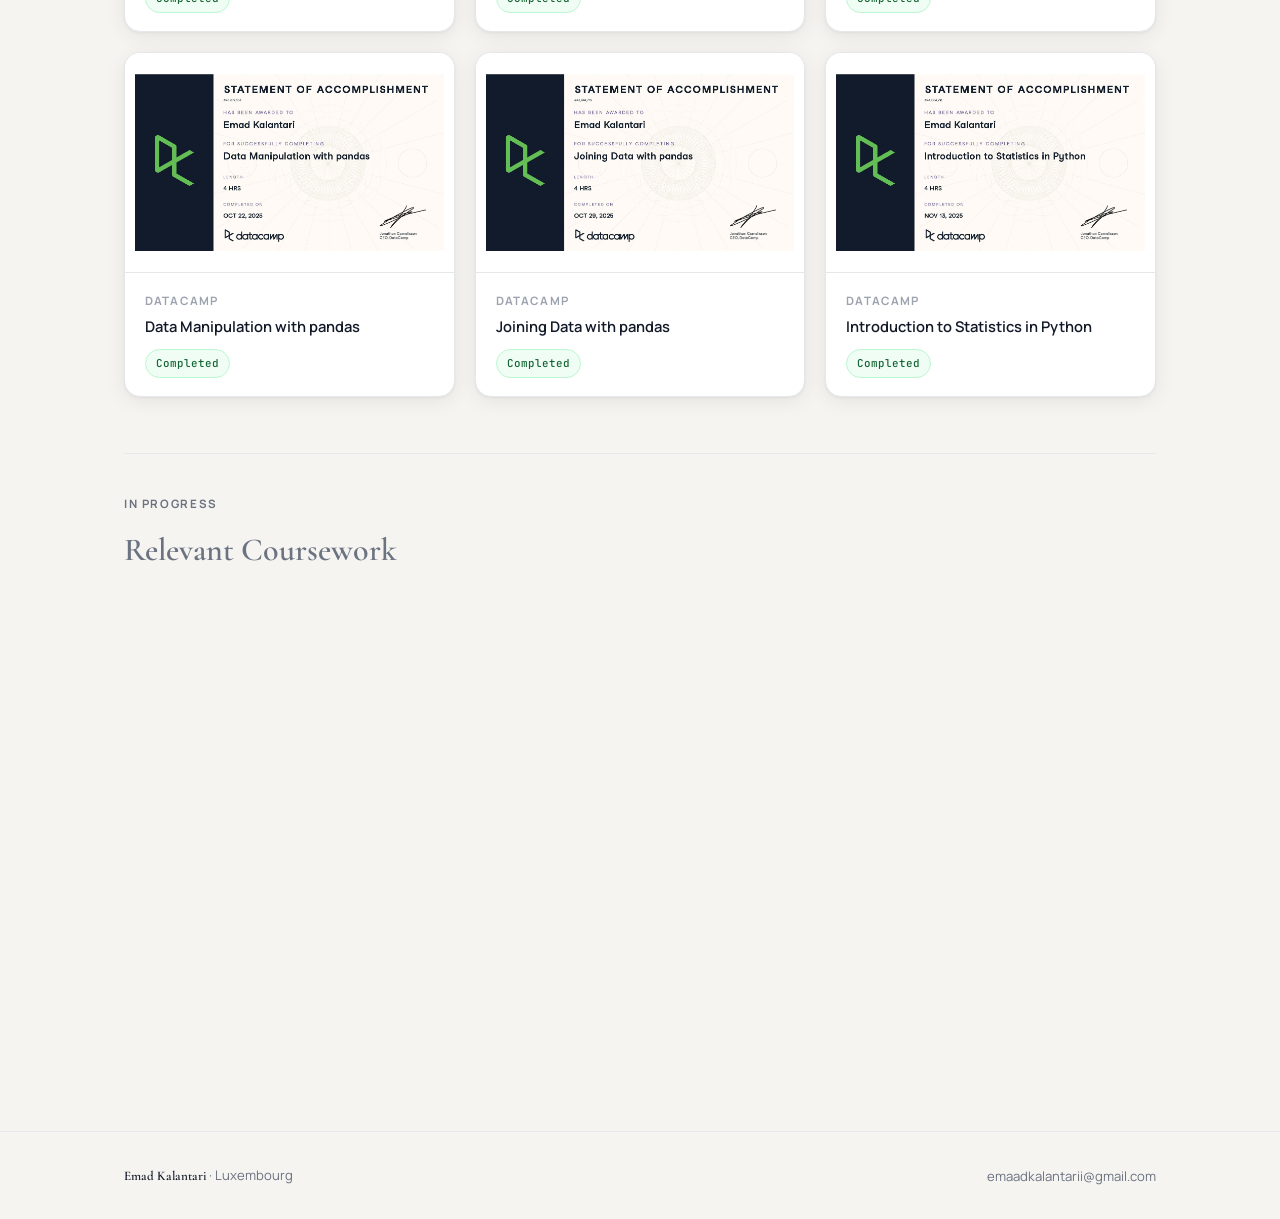
==== commit 278fe58a: "Latest updated files" ====
--- a/certificates.html
+++ b/certificates.html
@@ -10,7 +10,6 @@
 </head>
 <body class="page-body">
 
-  <!-- ── Navigation ─────────────────────────────────────── -->
   <nav class="nav">
     <div class="container nav-inner">
       <a href="index.html" class="nav-logo">Emad Kalantari</a>
@@ -29,47 +28,38 @@
           <svg viewBox="0 0 24 24"><path d="M20.447 20.452h-3.554v-5.569c0-1.328-.027-3.037-1.852-3.037-1.853 0-2.136 1.445-2.136 2.939v5.667H9.351V9h3.414v1.561h.046c.477-.9 1.637-1.85 3.37-1.85 3.601 0 4.267 2.37 4.267 5.455v6.286zM5.337 7.433a2.062 2.062 0 01-2.063-2.065 2.064 2.064 0 112.063 2.065zm1.782 13.019H3.555V9h3.564v11.452zM22.225 0H1.771C.792 0 0 .774 0 1.729v20.542C0 23.227.792 24 1.771 24h20.451C23.2 24 24 23.227 24 22.271V1.729C24 .774 23.2 0 22.222 0h.003z"/></svg>
         </a>
       </div>
-      <button class="nav-toggle" aria-label="Toggle menu">☰</button>
+      <button class="nav-toggle" aria-label="Toggle menu">&#9776;</button>
     </div>
   </nav>
 
-  <!-- ── Page Hero ──────────────────────────────────────── -->
   <div class="page-hero">
     <div class="container">
       <span class="section-label">Learning</span>
       <h1 class="page-title">Certificates</h1>
-      <p class="lead">
-        Completed certifications in programming, data science, and machine learning,
-        alongside ongoing coursework to deepen applied ML expertise.
-      </p>
+      <p class="lead">Completed certifications in programming, data science, and machine learning, alongside ongoing coursework to deepen applied ML expertise.</p>
     </div>
   </div>
 
   <div class="container" style="padding-bottom: 80px;">
 
-    <!-- ── Completed Certificates ────────────────────────── -->
     <span class="section-label">Completed</span>
     <h2 class="section-heading" style="margin-bottom: 28px;">Earned Certificates</h2>
 
     <!--
-      HOW TO ADD YOUR CERTIFICATE IMAGES:
-      1. Export or screenshot each certificate as a JPG or PNG
-      2. Name them: cert-01.jpg, cert-02.jpg, cert-03.jpg ... (matching the order below)
-      3. Place them in:  assets/img/certificates/
-      4. Uncomment the <img> tag in each card and remove the placeholder icon
+      TO ADD A CERTIFICATE IMAGE:
+      1. Save certificate as cert-01.jpg (or .png) in assets/img/certificates/
+      2. Remove the comment tags around the <img> line for that card
+      3. Delete the placeholder <div> below it
+      Clicking any card image opens it full-size in a new tab.
     -->
 
     <div class="cert-grid">
 
       <!-- 01 -->
       <div class="cert-card fade-in">
-        <div class="cert-image-wrap">
-          
+        <a href="assets/img/certificates/cert-01.jpg" target="_blank" rel="noopener" class="cert-image-wrap" title="Open certificate">
           <img src="assets/img/certificates/cert-01.jpg" alt="Programming for Everybody, Python" loading="lazy" />
-            <svg viewBox="0 0 24 24"><path d="M19.35 10.04C18.67 6.59 15.64 4 12 4 9.11 4 6.6 5.64 5.35 8.04 2.34 8.36 0 10.91 0 14c0 3.31 2.69 6 6 6h13c2.76 0 5-2.24 5-5 0-2.64-2.05-4.78-4.65-4.96zM17 13l-5 5-5-5h3V9h4v4h3z"/></svg>
-            <span>Upload Certificate</span>
-          </div>
-        </div>
+        </a>
         <div class="cert-body">
           <div class="cert-issuer">Coursera</div>
           <div class="cert-title">Programming for Everybody — Python</div>
@@ -79,12 +69,9 @@
 
       <!-- 02 -->
       <div class="cert-card fade-in">
-        <div class="cert-image-wrap">
-            <img src="assets/img/certificates/cert-02.jpg" alt="Python Programming: A Concise Introduction" loading="lazy" />
-            <svg viewBox="0 0 24 24"><path d="M19.35 10.04C18.67 6.59 15.64 4 12 4 9.11 4 6.6 5.64 5.35 8.04 2.34 8.36 0 10.91 0 14c0 3.31 2.69 6 6 6h13c2.76 0 5-2.24 5-5 0-2.64-2.05-4.78-4.65-4.96zM17 13l-5 5-5-5h3V9h4v4h3z"/></svg>
-            <span>Upload Certificate</span>
-          </div>
-        </div>
+        <a href="assets/img/certificates/cert-02.jpg" target="_blank" rel="noopener" class="cert-image-wrap" title="Open certificate">
+          <img src="assets/img/certificates/cert-02.jpg" alt="Python Programming: A Concise Introduction" loading="lazy" />
+        </a>
         <div class="cert-body">
           <div class="cert-issuer">Coursera</div>
           <div class="cert-title">Python Programming: A Concise Introduction</div>
@@ -94,12 +81,9 @@
 
       <!-- 03 -->
       <div class="cert-card fade-in">
-        <div class="cert-image-wrap">
+        <a href="assets/img/certificates/cert-03.jpg" target="_blank" rel="noopener" class="cert-image-wrap" title="Open certificate">
           <img src="assets/img/certificates/cert-03.jpg" alt="Python Data Structures" loading="lazy" />
-            <svg viewBox="0 0 24 24"><path d="M19.35 10.04C18.67 6.59 15.64 4 12 4 9.11 4 6.6 5.64 5.35 8.04 2.34 8.36 0 10.91 0 14c0 3.31 2.69 6 6 6h13c2.76 0 5-2.24 5-5 0-2.64-2.05-4.78-4.65-4.96zM17 13l-5 5-5-5h3V9h4v4h3z"/></svg>
-            <span>Upload Certificate</span>
-          </div>
-        </div>
+        </a>
         <div class="cert-body">
           <div class="cert-issuer">Coursera</div>
           <div class="cert-title">Python Data Structures</div>
@@ -109,12 +93,9 @@
 
       <!-- 04 -->
       <div class="cert-card fade-in">
-        <div class="cert-image-wrap">
+        <a href="assets/img/certificates/cert-04.jpg" target="_blank" rel="noopener" class="cert-image-wrap" title="Open certificate">
           <img src="assets/img/certificates/cert-04.jpg" alt="Machine Learning for All" loading="lazy" />
-            <svg viewBox="0 0 24 24"><path d="M19.35 10.04C18.67 6.59 15.64 4 12 4 9.11 4 6.6 5.64 5.35 8.04 2.34 8.36 0 10.91 0 14c0 3.31 2.69 6 6 6h13c2.76 0 5-2.24 5-5 0-2.64-2.05-4.78-4.65-4.96zM17 13l-5 5-5-5h3V9h4v4h3z"/></svg>
-            <span>Upload Certificate</span>
-          </div>
-        </div>
+        </a>
         <div class="cert-body">
           <div class="cert-issuer">Coursera</div>
           <div class="cert-title">Machine Learning for All</div>
@@ -124,12 +105,9 @@
 
       <!-- 05 -->
       <div class="cert-card fade-in">
-        <div class="cert-image-wrap">
+        <a href="assets/img/certificates/cert-05.jpg" target="_blank" rel="noopener" class="cert-image-wrap" title="Open certificate">
           <img src="assets/img/certificates/cert-05.jpg" alt="Using Python to Access Web Data" loading="lazy" />
-            <svg viewBox="0 0 24 24"><path d="M19.35 10.04C18.67 6.59 15.64 4 12 4 9.11 4 6.6 5.64 5.35 8.04 2.34 8.36 0 10.91 0 14c0 3.31 2.69 6 6 6h13c2.76 0 5-2.24 5-5 0-2.64-2.05-4.78-4.65-4.96zM17 13l-5 5-5-5h3V9h4v4h3z"/></svg>
-            <span>Upload Certificate</span>
-          </div>
-        </div>
+        </a>
         <div class="cert-body">
           <div class="cert-issuer">Coursera</div>
           <div class="cert-title">Using Python to Access Web Data</div>
@@ -139,12 +117,9 @@
 
       <!-- 06 -->
       <div class="cert-card fade-in">
-        <div class="cert-image-wrap">
+        <a href="assets/img/certificates/cert-06.jpg" target="_blank" rel="noopener" class="cert-image-wrap" title="Open certificate">
           <img src="assets/img/certificates/cert-06.jpg" alt="Introduction to R Programming Language" loading="lazy" />
-            <svg viewBox="0 0 24 24"><path d="M19.35 10.04C18.67 6.59 15.64 4 12 4 9.11 4 6.6 5.64 5.35 8.04 2.34 8.36 0 10.91 0 14c0 3.31 2.69 6 6 6h13c2.76 0 5-2.24 5-5 0-2.64-2.05-4.78-4.65-4.96zM17 13l-5 5-5-5h3V9h4v4h3z"/></svg>
-            <span>Upload Certificate</span>
-          </div>
-        </div>
+        </a>
         <div class="cert-body">
           <div class="cert-issuer">DLH Luxembourg</div>
           <div class="cert-title">Introduction to R Programming Language</div>
@@ -154,12 +129,9 @@
 
       <!-- 07 -->
       <div class="cert-card fade-in">
-        <div class="cert-image-wrap">
+        <a href="assets/img/certificates/cert-07.jpg" target="_blank" rel="noopener" class="cert-image-wrap" title="Open certificate">
           <img src="assets/img/certificates/cert-07.jpg" alt="Data Analysis with Python" loading="lazy" />
-            <svg viewBox="0 0 24 24"><path d="M19.35 10.04C18.67 6.59 15.64 4 12 4 9.11 4 6.6 5.64 5.35 8.04 2.34 8.36 0 10.91 0 14c0 3.31 2.69 6 6 6h13c2.76 0 5-2.24 5-5 0-2.64-2.05-4.78-4.65-4.96zM17 13l-5 5-5-5h3V9h4v4h3z"/></svg>
-            <span>Upload Certificate</span>
-          </div>
-        </div>
+        </a>
         <div class="cert-body">
           <div class="cert-issuer">DLH Luxembourg</div>
           <div class="cert-title">Data Analysis with Python</div>
@@ -169,12 +141,9 @@
 
       <!-- 08 -->
       <div class="cert-card fade-in">
-        <div class="cert-image-wrap">
+        <a href="assets/img/certificates/cert-08.jpg" target="_blank" rel="noopener" class="cert-image-wrap" title="Open certificate">
           <img src="assets/img/certificates/cert-08.jpg" alt="Introduction to Python" loading="lazy" />
-            <svg viewBox="0 0 24 24"><path d="M19.35 10.04C18.67 6.59 15.64 4 12 4 9.11 4 6.6 5.64 5.35 8.04 2.34 8.36 0 10.91 0 14c0 3.31 2.69 6 6 6h13c2.76 0 5-2.24 5-5 0-2.64-2.05-4.78-4.65-4.96zM17 13l-5 5-5-5h3V9h4v4h3z"/></svg>
-            <span>Upload Certificate</span>
-          </div>
-        </div>
+        </a>
         <div class="cert-body">
           <div class="cert-issuer">DataCamp</div>
           <div class="cert-title">Introduction to Python</div>
@@ -184,12 +153,9 @@
 
       <!-- 09 -->
       <div class="cert-card fade-in">
-        <div class="cert-image-wrap">
+        <a href="assets/img/certificates/cert-09.jpg" target="_blank" rel="noopener" class="cert-image-wrap" title="Open certificate">
           <img src="assets/img/certificates/cert-09.jpg" alt="Intermediate Python" loading="lazy" />
-            <svg viewBox="0 0 24 24"><path d="M19.35 10.04C18.67 6.59 15.64 4 12 4 9.11 4 6.6 5.64 5.35 8.04 2.34 8.36 0 10.91 0 14c0 3.31 2.69 6 6 6h13c2.76 0 5-2.24 5-5 0-2.64-2.05-4.78-4.65-4.96zM17 13l-5 5-5-5h3V9h4v4h3z"/></svg>
-            <span>Upload Certificate</span>
-          </div>
-        </div>
+        </a>
         <div class="cert-body">
           <div class="cert-issuer">DataCamp</div>
           <div class="cert-title">Intermediate Python</div>
@@ -199,12 +165,9 @@
 
       <!-- 10 -->
       <div class="cert-card fade-in">
-        <div class="cert-image-wrap">
+        <a href="assets/img/certificates/cert-10.jpg" target="_blank" rel="noopener" class="cert-image-wrap" title="Open certificate">
           <img src="assets/img/certificates/cert-10.jpg" alt="Data Manipulation with pandas" loading="lazy" />
-            <svg viewBox="0 0 24 24"><path d="M19.35 10.04C18.67 6.59 15.64 4 12 4 9.11 4 6.6 5.64 5.35 8.04 2.34 8.36 0 10.91 0 14c0 3.31 2.69 6 6 6h13c2.76 0 5-2.24 5-5 0-2.64-2.05-4.78-4.65-4.96zM17 13l-5 5-5-5h3V9h4v4h3z"/></svg>
-            <span>Upload Certificate</span>
-          </div>
-        </div>
+        </a>
         <div class="cert-body">
           <div class="cert-issuer">DataCamp</div>
           <div class="cert-title">Data Manipulation with pandas</div>
@@ -214,12 +177,9 @@
 
       <!-- 11 -->
       <div class="cert-card fade-in">
-        <div class="cert-image-wrap">
+        <a href="assets/img/certificates/cert-11.jpg" target="_blank" rel="noopener" class="cert-image-wrap" title="Open certificate">
           <img src="assets/img/certificates/cert-11.jpg" alt="Joining Data with pandas" loading="lazy" />
-            <svg viewBox="0 0 24 24"><path d="M19.35 10.04C18.67 6.59 15.64 4 12 4 9.11 4 6.6 5.64 5.35 8.04 2.34 8.36 0 10.91 0 14c0 3.31 2.69 6 6 6h13c2.76 0 5-2.24 5-5 0-2.64-2.05-4.78-4.65-4.96zM17 13l-5 5-5-5h3V9h4v4h3z"/></svg>
-            <span>Upload Certificate</span>
-          </div>
-        </div>
+        </a>
         <div class="cert-body">
           <div class="cert-issuer">DataCamp</div>
           <div class="cert-title">Joining Data with pandas</div>
@@ -229,12 +189,9 @@
 
       <!-- 12 -->
       <div class="cert-card fade-in">
-        <div class="cert-image-wrap">
+        <a href="assets/img/certificates/cert-12.jpg" target="_blank" rel="noopener" class="cert-image-wrap" title="Open certificate">
           <img src="assets/img/certificates/cert-12.jpg" alt="Introduction to Statistics in Python" loading="lazy" />
-            <svg viewBox="0 0 24 24"><path d="M19.35 10.04C18.67 6.59 15.64 4 12 4 9.11 4 6.6 5.64 5.35 8.04 2.34 8.36 0 10.91 0 14c0 3.31 2.69 6 6 6h13c2.76 0 5-2.24 5-5 0-2.64-2.05-4.78-4.65-4.96zM17 13l-5 5-5-5h3V9h4v4h3z"/></svg>
-            <span>Upload Certificate</span>
-          </div>
-        </div>
+        </a>
         <div class="cert-body">
           <div class="cert-issuer">DataCamp</div>
           <div class="cert-title">Introduction to Statistics in Python</div>
@@ -248,100 +205,70 @@
     <div class="in-progress-section">
       <div class="divider"></div>
       <span class="section-label" style="color: var(--text-muted);">In Progress</span>
-      <h2 class="section-heading" style="color: var(--text-muted); margin-bottom: 28px;">Relevant Coursework</h2>
-
-      <div class="cert-grid">
-
-        <div class="cert-card fade-in" style="opacity: 0.82;">
-          <div class="cert-image-wrap" style="background: linear-gradient(135deg, #f3f4f6, #e5e7eb);">
-            <div class="cert-placeholder-icon" style="color: var(--text-muted);">
-              <svg viewBox="0 0 24 24"><path d="M12 2C6.48 2 2 6.48 2 12s4.48 10 10 10 10-4.48 10-10S17.52 2 12 2zm-2 14.5v-9l6 4.5-6 4.5z"/></svg>
-              <span>In Progress</span>
-            </div>
-          </div>
+      <h2 class="section-heading" style="color: var(--text-muted); margin-bottom: 24px;">Relevant Coursework</h2>
+
+      <div class="cert-grid-compact">
+        <div class="cert-card-compact fade-in">
           <div class="cert-body">
             <div class="cert-issuer">Coursera</div>
             <div class="cert-title">Machine Learning Introduction</div>
             <div class="cert-status"><span class="tag tag-gray">In Progress</span></div>
           </div>
         </div>
-
-        <div class="cert-card fade-in" style="opacity: 0.82;">
-          <div class="cert-image-wrap" style="background: linear-gradient(135deg, #f3f4f6, #e5e7eb);">
-            <div class="cert-placeholder-icon" style="color: var(--text-muted);">
-              <svg viewBox="0 0 24 24"><path d="M12 2C6.48 2 2 6.48 2 12s4.48 10 10 10 10-4.48 10-10S17.52 2 12 2zm-2 14.5v-9l6 4.5-6 4.5z"/></svg>
-              <span>In Progress</span>
-            </div>
-          </div>
+        <div class="cert-card-compact fade-in">
           <div class="cert-body">
             <div class="cert-issuer">Coursera</div>
             <div class="cert-title">Machine Learning with Python</div>
             <div class="cert-status"><span class="tag tag-gray">In Progress</span></div>
           </div>
         </div>
-
-        <div class="cert-card fade-in" style="opacity: 0.82;">
-          <div class="cert-image-wrap" style="background: linear-gradient(135deg, #f3f4f6, #e5e7eb);">
-            <div class="cert-placeholder-icon" style="color: var(--text-muted);">
-              <svg viewBox="0 0 24 24"><path d="M12 2C6.48 2 2 6.48 2 12s4.48 10 10 10 10-4.48 10-10S17.52 2 12 2zm-2 14.5v-9l6 4.5-6 4.5z"/></svg>
-              <span>In Progress</span>
-            </div>
-          </div>
+        <div class="cert-card-compact fade-in">
+          <div class="cert-body">
+            <div class="cert-issuer">Coursera</div>
+            <div class="cert-title">Machine Learning</div>
+            <div class="cert-status"><span class="tag tag-gray">In Progress</span></div>
+          </div>
+        </div>
+        <div class="cert-card-compact fade-in">
+          <div class="cert-body">
+            <div class="cert-issuer">Coursera</div>
+            <div class="cert-title">What is Data Science</div>
+            <div class="cert-status"><span class="tag tag-gray">In Progress</span></div>
+          </div>
+        </div>
+        <div class="cert-card-compact fade-in">
           <div class="cert-body">
             <div class="cert-issuer">Coursera</div>
             <div class="cert-title">Google Data Analytics</div>
             <div class="cert-status"><span class="tag tag-gray">In Progress</span></div>
           </div>
         </div>
-
-        <div class="cert-card fade-in" style="opacity: 0.82;">
-          <div class="cert-image-wrap" style="background: linear-gradient(135deg, #f3f4f6, #e5e7eb);">
-            <div class="cert-placeholder-icon" style="color: var(--text-muted);">
-              <svg viewBox="0 0 24 24"><path d="M12 2C6.48 2 2 6.48 2 12s4.48 10 10 10 10-4.48 10-10S17.52 2 12 2zm-2 14.5v-9l6 4.5-6 4.5z"/></svg>
-              <span>In Progress</span>
-            </div>
-          </div>
+        <div class="cert-card-compact fade-in">
           <div class="cert-body">
             <div class="cert-issuer">Coursera</div>
             <div class="cert-title">Google Business Intelligence</div>
             <div class="cert-status"><span class="tag tag-gray">In Progress</span></div>
           </div>
         </div>
-
-        <div class="cert-card fade-in" style="opacity: 0.82;">
-          <div class="cert-image-wrap" style="background: linear-gradient(135deg, #f3f4f6, #e5e7eb);">
-            <div class="cert-placeholder-icon" style="color: var(--text-muted);">
-              <svg viewBox="0 0 24 24"><path d="M12 2C6.48 2 2 6.48 2 12s4.48 10 10 10 10-4.48 10-10S17.52 2 12 2zm-2 14.5v-9l6 4.5-6 4.5z"/></svg>
-              <span>In Progress</span>
-            </div>
-          </div>
+        <div class="cert-card-compact fade-in">
+          <div class="cert-body">
+            <div class="cert-issuer">DataCamp</div>
+            <div class="cert-title">Introduction to Data Visualization with Matplotlib</div>
+            <div class="cert-status"><span class="tag tag-gray">In Progress</span></div>
+          </div>
+        </div>
+        <div class="cert-card-compact fade-in">
           <div class="cert-body">
             <div class="cert-issuer">DataCamp</div>
             <div class="cert-title">Associate Data Scientist in Python</div>
             <div class="cert-status"><span class="tag tag-gray">In Progress</span></div>
           </div>
         </div>
-
-        <div class="cert-card fade-in" style="opacity: 0.82;">
-          <div class="cert-image-wrap" style="background: linear-gradient(135deg, #f3f4f6, #e5e7eb);">
-            <div class="cert-placeholder-icon" style="color: var(--text-muted);">
-              <svg viewBox="0 0 24 24"><path d="M12 2C6.48 2 2 6.48 2 12s4.48 10 10 10 10-4.48 10-10S17.52 2 12 2zm-2 14.5v-9l6 4.5-6 4.5z"/></svg>
-              <span>In Progress</span>
-            </div>
-          </div>
-          <div class="cert-body">
-            <div class="cert-issuer">DataCamp</div>
-            <div class="cert-title">Introduction to Data Visualization with Matplotlib</div>
-            <div class="cert-status"><span class="tag tag-gray">In Progress</span></div>
-          </div>
-        </div>
-
       </div>
     </div>
 
   </div><!-- /container -->
 
-  <!-- ── Footer ─────────────────────────────────────────── -->
   <footer class="footer">
     <div class="container footer-inner">
       <span><span class="footer-name">Emad Kalantari</span> · Luxembourg</span>
--- a/assets/css/style.css
+++ b/assets/css/style.css
@@ -0,0 +1,832 @@
+/* ============================================================
+   Emad Kalantari — Personal Portfolio
+   Fonts: Cormorant Garamond (headings) + Manrope (body)
+   ============================================================ */
+
+@import url('https://fonts.googleapis.com/css2?family=Cormorant+Garamond:ital,wght@0,400;0,500;0,600;0,700;1,400;1,500&family=Manrope:wght@300;400;500;600;700&family=JetBrains+Mono:wght@400;500&display=swap');
+
+/* ── Variables ─────────────────────────────────────────────── */
+:root {
+  --bg:           #f5f4f1;
+  --bg-card:      #ffffff;
+  --bg-dark:      #0d1117;
+  --text:         #111827;
+  --text-muted:   #6b7280;
+  --text-light:   #9ca3af;
+  --accent:       #1d4ed8;
+  --accent-hover: #1e3a8a;
+  --accent-pale:  #eff6ff;
+  --accent-rgb:   29, 78, 216;
+  --border:       #e5e7eb;
+  --border-dark:  #1e2633;
+  --nav-h:        68px;
+  --radius:       10px;
+  --radius-lg:    16px;
+  --shadow:       0 1px 3px rgba(0,0,0,0.05), 0 4px 20px rgba(0,0,0,0.07);
+  --shadow-hover: 0 8px 40px rgba(0,0,0,0.13);
+  --font-display: 'Cormorant Garamond', Georgia, serif;
+  --font-body:    'Manrope', system-ui, sans-serif;
+  --font-mono:    'JetBrains Mono', monospace;
+  --transition:   0.22s cubic-bezier(0.4,0,0.2,1);
+}
+
+/* ── Reset ─────────────────────────────────────────────────── */
+*, *::before, *::after { box-sizing: border-box; margin: 0; padding: 0; }
+html { scroll-behavior: smooth; font-size: 16px; }
+body {
+  font-family: var(--font-body);
+  background: var(--bg);
+  color: var(--text);
+  line-height: 1.7;
+  -webkit-font-smoothing: antialiased;
+}
+img { max-width: 100%; display: block; }
+a { color: inherit; text-decoration: none; }
+ul { list-style: none; }
+button { cursor: pointer; border: none; background: none; font-family: inherit; }
+
+/* ── Layout Utilities ──────────────────────────────────────── */
+.container { width: 100%; max-width: 1080px; margin: 0 auto; padding: 0 24px; }
+.section    { padding: 80px 0; }
+.section-sm { padding: 56px 0; }
+.text-center { text-align: center; }
+.mt-4  { margin-top: 1rem; }
+.mt-8  { margin-top: 2rem; }
+.mt-12 { margin-top: 3rem; }
+
+/* ── Typography ────────────────────────────────────────────── */
+.display-name {
+  font-family: var(--font-display);
+  font-size: clamp(2.8rem, 6vw, 5rem);
+  font-weight: 600;
+  line-height: 1.1;
+  letter-spacing: -0.01em;
+  color: var(--text);
+}
+.page-title {
+  font-family: var(--font-display);
+  font-size: clamp(2rem, 4vw, 3rem);
+  font-weight: 600;
+  color: var(--text);
+  line-height: 1.2;
+}
+.section-heading {
+  font-family: var(--font-display);
+  font-size: clamp(1.5rem, 3vw, 2rem);
+  font-weight: 600;
+  color: var(--text);
+  margin-bottom: 0.4rem;
+}
+.section-label {
+  font-size: 0.72rem;
+  font-weight: 700;
+  letter-spacing: 0.14em;
+  text-transform: uppercase;
+  color: var(--accent);
+  margin-bottom: 0.6rem;
+  display: block;
+}
+.lead {
+  font-size: 1.1rem;
+  color: var(--text-muted);
+  line-height: 1.75;
+  max-width: 640px;
+}
+.mono {
+  font-family: var(--font-mono);
+  font-size: 0.85em;
+}
+
+/* ── Navigation ────────────────────────────────────────────── */
+.nav {
+  position: fixed;
+  top: 0; left: 0; right: 0;
+  z-index: 100;
+  height: var(--nav-h);
+  background: var(--bg-dark);
+  border-bottom: 1px solid var(--border-dark);
+}
+.nav-inner {
+  height: 100%;
+  display: flex;
+  align-items: center;
+  justify-content: space-between;
+  gap: 1.5rem;
+}
+.nav-logo {
+  font-family: var(--font-display);
+  font-size: 1.25rem;
+  font-weight: 600;
+  color: #f1f5f9;
+  white-space: nowrap;
+  letter-spacing: 0.01em;
+  transition: opacity var(--transition);
+}
+.nav-logo:hover { opacity: 0.8; }
+.nav-links {
+  display: flex;
+  align-items: center;
+  gap: 0.25rem;
+}
+.nav-links a {
+  font-size: 0.875rem;
+  font-weight: 500;
+  color: #94a3b8;
+  padding: 6px 14px;
+  border-radius: 6px;
+  transition: color var(--transition), background var(--transition);
+}
+.nav-links a:hover,
+.nav-links a.active {
+  color: #f1f5f9;
+  background: rgba(255,255,255,0.07);
+}
+.nav-icons {
+  display: flex;
+  align-items: center;
+  gap: 0.5rem;
+}
+.nav-icon-link {
+  display: flex;
+  align-items: center;
+  justify-content: center;
+  width: 36px; height: 36px;
+  border-radius: 8px;
+  color: #94a3b8;
+  border: 1px solid var(--border-dark);
+  transition: color var(--transition), border-color var(--transition), background var(--transition);
+}
+.nav-icon-link:hover {
+  color: #f1f5f9;
+  border-color: #374151;
+  background: rgba(255,255,255,0.06);
+}
+.nav-icon-link svg { width: 18px; height: 18px; fill: currentColor; }
+.nav-toggle {
+  display: none;
+  color: #94a3b8;
+  font-size: 1.25rem;
+  padding: 4px 8px;
+}
+/* Mobile nav */
+@media (max-width: 768px) {
+  .nav-toggle { display: block; }
+  .nav-links {
+    display: none;
+    position: absolute;
+    top: var(--nav-h);
+    left: 0; right: 0;
+    flex-direction: column;
+    background: var(--bg-dark);
+    border-bottom: 1px solid var(--border-dark);
+    padding: 12px 16px 16px;
+    gap: 4px;
+    align-items: flex-start;
+  }
+  .nav-links.open { display: flex; }
+  .nav-links a { width: 100%; padding: 10px 14px; }
+}
+
+/* Page offset for fixed nav */
+.page-body { padding-top: var(--nav-h); }
+
+/* ── Buttons ───────────────────────────────────────────────── */
+.btn {
+  display: inline-flex;
+  align-items: center;
+  gap: 8px;
+  padding: 11px 22px;
+  border-radius: 8px;
+  font-size: 0.875rem;
+  font-weight: 600;
+  transition: all var(--transition);
+  white-space: nowrap;
+}
+.btn-primary {
+  background: var(--accent);
+  color: white;
+}
+.btn-primary:hover {
+  background: var(--accent-hover);
+  transform: translateY(-1px);
+  box-shadow: 0 4px 16px rgba(var(--accent-rgb), 0.3);
+}
+.btn-outline {
+  background: transparent;
+  color: var(--accent);
+  border: 1.5px solid var(--accent);
+}
+.btn-outline:hover {
+  background: var(--accent-pale);
+  transform: translateY(-1px);
+}
+.btn-ghost {
+  background: transparent;
+  color: var(--text-muted);
+  border: 1.5px solid var(--border);
+}
+.btn-ghost:hover {
+  border-color: var(--text-muted);
+  color: var(--text);
+}
+.btn svg { width: 16px; height: 16px; fill: currentColor; flex-shrink: 0; }
+
+/* ── Cards ─────────────────────────────────────────────────── */
+.card {
+  background: var(--bg-card);
+  border: 1px solid var(--border);
+  border-radius: var(--radius-lg);
+  padding: 28px 32px;
+  box-shadow: var(--shadow);
+  transition: box-shadow var(--transition), transform var(--transition);
+}
+.card:hover { box-shadow: var(--shadow-hover); transform: translateY(-2px); }
+
+/* ── Tag / Badge ───────────────────────────────────────────── */
+.tag {
+  display: inline-flex;
+  align-items: center;
+  padding: 4px 10px;
+  border-radius: 20px;
+  font-family: var(--font-mono);
+  font-size: 0.72rem;
+  font-weight: 500;
+  background: var(--accent-pale);
+  color: var(--accent);
+  border: 1px solid #bfdbfe;
+  white-space: nowrap;
+}
+.tag-gray {
+  background: #f3f4f6;
+  color: var(--text-muted);
+  border-color: var(--border);
+}
+.tag-green {
+  background: #f0fdf4;
+  color: #166534;
+  border-color: #bbf7d0;
+}
+.tags-row { display: flex; flex-wrap: wrap; gap: 6px; margin-top: 12px; }
+
+/* ── Badge (status indicator) ──────────────────────────────── */
+.status-badge {
+  display: inline-flex;
+  align-items: center;
+  gap: 7px;
+  padding: 6px 14px;
+  border-radius: 20px;
+  font-size: 0.8rem;
+  font-weight: 600;
+  background: #f0fdf4;
+  color: #15803d;
+  border: 1px solid #bbf7d0;
+}
+.status-dot {
+  width: 7px; height: 7px;
+  border-radius: 50%;
+  background: #22c55e;
+  animation: pulse-dot 2s ease-in-out infinite;
+}
+@keyframes pulse-dot {
+  0%,100% { opacity: 1; transform: scale(1); }
+  50% { opacity: 0.6; transform: scale(0.85); }
+}
+
+/* ── Divider ───────────────────────────────────────────────── */
+.divider {
+  height: 1px;
+  background: var(--border);
+  margin: 40px 0;
+}
+
+/* ── Page Hero ─────────────────────────────────────────────── */
+.page-hero {
+  padding: 64px 0 48px;
+  border-bottom: 1px solid var(--border);
+  margin-bottom: 64px;
+}
+.page-hero .page-title { margin-bottom: 12px; }
+.page-hero .lead { color: var(--text-muted); }
+
+/* ── HOME: Hero ────────────────────────────────────────────── */
+.hero {
+  padding: 80px 0 70px;
+  position: relative;
+  overflow: hidden;
+}
+.hero::before {
+  content: '';
+  position: absolute;
+  top: -80px; right: -120px;
+  width: 600px; height: 600px;
+  background: radial-gradient(circle, rgba(29,78,216,0.06) 0%, transparent 70%);
+  pointer-events: none;
+}
+.hero-inner {
+  display: grid;
+  grid-template-columns: 1fr auto;
+  align-items: center;
+  gap: 60px;
+}
+.hero-photo {
+  width: 200px; height: 200px;
+  border-radius: 50%;
+  object-fit: cover;
+  border: 4px solid white;
+  box-shadow: 0 0 0 1px var(--border), 0 8px 40px rgba(0,0,0,0.12);
+  background: var(--border);
+  display: flex;
+  align-items: center;
+  justify-content: center;
+  flex-shrink: 0;
+  overflow: hidden;
+}
+.hero-photo-placeholder {
+  width: 200px; height: 200px;
+  border-radius: 50%;
+  background: linear-gradient(135deg, #dbeafe 0%, #bfdbfe 100%);
+  border: 4px solid white;
+  box-shadow: 0 0 0 1px var(--border), 0 8px 40px rgba(0,0,0,0.12);
+  display: flex;
+  align-items: center;
+  justify-content: center;
+  flex-shrink: 0;
+  font-family: var(--font-display);
+  font-size: 2.5rem;
+  font-weight: 600;
+  color: var(--accent);
+  letter-spacing: 0.02em;
+}
+.hero-subtitle {
+  font-size: 1.1rem;
+  font-weight: 500;
+  color: var(--text-muted);
+  margin: 12px 0 20px;
+  line-height: 1.5;
+}
+.hero-subtitle .sep { margin: 0 8px; color: var(--border); }
+.hero-actions { display: flex; flex-wrap: wrap; gap: 10px; margin-top: 24px; }
+
+@media (max-width: 640px) {
+  .hero-inner { grid-template-columns: 1fr; gap: 32px; }
+  .hero-photo, .hero-photo-placeholder { width: 140px; height: 140px; font-size: 1.8rem; }
+}
+
+/* ── HOME: About Summary ───────────────────────────────────── */
+.about-grid {
+  display: grid;
+  grid-template-columns: 1fr 1fr;
+  gap: 24px;
+  margin-top: 40px;
+}
+@media (max-width: 700px) { .about-grid { grid-template-columns: 1fr; } }
+.about-item {
+  display: flex;
+  align-items: flex-start;
+  gap: 16px;
+}
+.about-icon {
+  width: 40px; height: 40px;
+  border-radius: 10px;
+  background: var(--accent-pale);
+  display: flex;
+  align-items: center;
+  justify-content: center;
+  flex-shrink: 0;
+  color: var(--accent);
+}
+.about-icon svg { width: 20px; height: 20px; fill: currentColor; }
+.about-item-text h4 {
+  font-size: 0.9rem;
+  font-weight: 700;
+  color: var(--text);
+  margin-bottom: 2px;
+}
+.about-item-text p {
+  font-size: 0.85rem;
+  color: var(--text-muted);
+  line-height: 1.5;
+}
+
+/* ── PROJECTS ──────────────────────────────────────────────── */
+.project-card {
+  background: var(--bg-card);
+  border: 1px solid var(--border);
+  border-radius: var(--radius-lg);
+  overflow: hidden;
+  box-shadow: var(--shadow);
+  transition: box-shadow var(--transition), transform var(--transition);
+  margin-bottom: 32px;
+}
+.project-card:hover { box-shadow: var(--shadow-hover); transform: translateY(-3px); }
+.project-card-header {
+  padding: 32px 36px 24px;
+  border-bottom: 1px solid var(--border);
+  display: flex;
+  align-items: flex-start;
+  justify-content: space-between;
+  gap: 20px;
+}
+.project-card-num {
+  font-family: var(--font-mono);
+  font-size: 0.7rem;
+  font-weight: 500;
+  color: var(--accent);
+  letter-spacing: 0.08em;
+  margin-bottom: 6px;
+  display: block;
+}
+.project-card-title {
+  font-family: var(--font-display);
+  font-size: 1.7rem;
+  font-weight: 600;
+  color: var(--text);
+  line-height: 1.2;
+}
+.project-card-body { padding: 28px 36px 32px; }
+.project-card-desc {
+  font-size: 0.95rem;
+  color: var(--text-muted);
+  line-height: 1.8;
+  margin-bottom: 24px;
+}
+.project-metrics {
+  display: grid;
+  grid-template-columns: repeat(auto-fit, minmax(120px, 1fr));
+  gap: 16px;
+  margin: 24px 0;
+  padding: 20px;
+  background: var(--bg);
+  border-radius: var(--radius);
+  border: 1px solid var(--border);
+}
+.metric-item { text-align: center; }
+.metric-value {
+  font-family: var(--font-body);
+  font-size: 1.6rem;
+  font-weight: 800;
+  color: var(--accent);
+  line-height: 1;
+  letter-spacing: -0.02em;
+  font-variant-numeric: lining-nums tabular-nums;
+}
+.metric-label {
+  font-size: 0.75rem;
+  color: var(--text-muted);
+  margin-top: 4px;
+  font-weight: 500;
+}
+.project-bullets { margin: 16px 0; padding-left: 0; }
+.project-bullets li {
+  position: relative;
+  padding-left: 22px;
+  font-size: 0.9rem;
+  color: var(--text-muted);
+  line-height: 1.7;
+  margin-bottom: 10px;
+}
+.project-bullets li::before {
+  content: '→';
+  color: var(--accent);
+  font-weight: 700;
+  position: absolute;
+  left: 0;
+  top: 1px;
+}
+.project-card-footer {
+  padding: 20px 36px;
+  border-top: 1px solid var(--border);
+  display: flex;
+  align-items: center;
+  gap: 12px;
+  flex-wrap: wrap;
+}
+@media (max-width: 640px) {
+  .project-card-header, .project-card-body, .project-card-footer { padding-left: 22px; padding-right: 22px; }
+}
+
+/* ── CV PAGE ───────────────────────────────────────────────── */
+.cv-section { margin-bottom: 56px; }
+.cv-section-title {
+  font-family: var(--font-display);
+  font-size: 1.4rem;
+  font-weight: 600;
+  color: var(--text);
+  padding-bottom: 12px;
+  border-bottom: 2px solid var(--border);
+  margin-bottom: 28px;
+  display: flex;
+  align-items: center;
+  gap: 10px;
+}
+.cv-section-title svg { width: 20px; height: 20px; fill: var(--accent); }
+.timeline-item {
+  display: grid;
+  grid-template-columns: 160px 1fr;
+  gap: 24px;
+  margin-bottom: 32px;
+  position: relative;
+}
+.timeline-item:not(:last-child)::after {
+  content: '';
+  position: absolute;
+  left: 160px;
+  top: 36px;
+  bottom: -16px;
+  width: 1px;
+  background: var(--border);
+  transform: translateX(-50%);
+  display: none;
+}
+.timeline-date {
+  font-size: 0.8rem;
+  font-weight: 600;
+  color: var(--text-muted);
+  padding-top: 3px;
+  line-height: 1.4;
+}
+.timeline-dot {
+  display: none;
+}
+.timeline-content {}
+.timeline-role {
+  font-size: 1rem;
+  font-weight: 700;
+  color: var(--text);
+  line-height: 1.3;
+}
+.timeline-org {
+  font-size: 0.875rem;
+  color: var(--accent);
+  font-weight: 500;
+  margin: 2px 0 10px;
+}
+.timeline-bullets {
+  padding-left: 0;
+}
+.timeline-bullets li {
+  position: relative;
+  padding-left: 16px;
+  font-size: 0.875rem;
+  color: var(--text-muted);
+  line-height: 1.65;
+  margin-bottom: 6px;
+}
+.timeline-bullets li::before {
+  content: '·';
+  color: var(--accent);
+  font-size: 1.2rem;
+  line-height: 1.3;
+  position: absolute;
+  left: 0;
+  top: 0;
+}
+@media (max-width: 600px) {
+  .timeline-item { grid-template-columns: 1fr; gap: 4px; }
+  .timeline-date { color: var(--accent); font-size: 0.78rem; }
+}
+.skills-grid {
+  display: grid;
+  grid-template-columns: repeat(auto-fill, minmax(280px, 1fr));
+  gap: 16px;
+}
+.skill-group {
+  background: var(--bg-card);
+  border: 1px solid var(--border);
+  border-radius: var(--radius);
+  padding: 18px 20px;
+}
+.skill-group-label {
+  font-size: 0.75rem;
+  font-weight: 700;
+  letter-spacing: 0.1em;
+  text-transform: uppercase;
+  color: var(--text-muted);
+  margin-bottom: 10px;
+}
+.skill-group .tags-row { margin-top: 0; }
+
+/* ── CERTIFICATES ──────────────────────────────────────────── */
+.cert-grid {
+  display: grid;
+  grid-template-columns: repeat(auto-fill, minmax(300px, 1fr));
+  gap: 20px;
+}
+.cert-card {
+  background: var(--bg-card);
+  border: 1px solid var(--border);
+  border-radius: var(--radius-lg);
+  overflow: hidden;
+  box-shadow: var(--shadow);
+  transition: box-shadow var(--transition), transform var(--transition);
+  display: flex;
+  flex-direction: column;
+}
+.cert-card:hover { box-shadow: var(--shadow-hover); transform: translateY(-2px); }
+.cert-image-wrap {
+  width: 100%;
+  height: 220px;
+  background: #ffffff;
+  display: flex;
+  align-items: center;
+  justify-content: center;
+  overflow: hidden;
+  position: relative;
+  cursor: pointer;
+  flex-shrink: 0;
+  border-bottom: 1px solid var(--border);
+}
+.cert-image-wrap img {
+  width: 100%;
+  height: 100%;
+  object-fit: contain;
+  padding: 10px;
+  transition: transform 0.3s ease;
+}
+.cert-image-wrap:hover img {
+  transform: scale(1.03);
+}
+.cert-placeholder-icon {
+  display: flex;
+  flex-direction: column;
+  align-items: center;
+  gap: 8px;
+  color: var(--accent);
+  opacity: 0.5;
+}
+.cert-placeholder-icon svg { width: 36px; height: 36px; fill: currentColor; }
+.cert-placeholder-icon span {
+  font-size: 0.7rem;
+  font-weight: 600;
+  letter-spacing: 0.05em;
+  text-transform: uppercase;
+}
+.cert-body { padding: 18px 20px; flex: 1; display: flex; flex-direction: column; }
+.cert-issuer {
+  font-size: 0.72rem;
+  font-weight: 700;
+  letter-spacing: 0.1em;
+  text-transform: uppercase;
+  color: var(--text-light);
+  margin-bottom: 5px;
+}
+.cert-title {
+  font-size: 0.92rem;
+  font-weight: 600;
+  color: var(--text);
+  line-height: 1.4;
+  flex: 1;
+}
+.cert-status {
+  margin-top: 12px;
+}
+.cert-status .tag { font-size: 0.68rem; }
+.in-progress-section { margin-top: 56px; }
+.in-progress-section .section-heading { color: var(--text-muted); }
+
+/* Compact in-progress card (no image) */
+.cert-card-compact {
+  background: var(--bg-card);
+  border: 1px solid var(--border);
+  border-radius: var(--radius-lg);
+  padding: 18px 20px;
+  box-shadow: var(--shadow);
+  display: flex;
+  align-items: center;
+  gap: 14px;
+  transition: box-shadow var(--transition), transform var(--transition);
+}
+.cert-card-compact:hover { box-shadow: var(--shadow-hover); transform: translateY(-1px); }
+.cert-card-compact .cert-body { padding: 0; flex: 1; display: flex; flex-direction: column; gap: 4px; }
+.cert-card-compact .cert-issuer { margin-bottom: 0; }
+.cert-card-compact .cert-title { font-size: 0.88rem; }
+.cert-card-compact .cert-status { margin-top: 6px; }
+
+/* In-progress grid - same as cert-grid but for compact cards */
+.cert-grid-compact {
+  display: grid;
+  grid-template-columns: repeat(auto-fill, minmax(300px, 1fr));
+  gap: 14px;
+}
+
+/* ── CONTACT ───────────────────────────────────────────────── */
+.contact-layout {
+  display: grid;
+  grid-template-columns: 1fr 1fr;
+  gap: 32px;
+}
+@media (max-width: 700px) { .contact-layout { grid-template-columns: 1fr; } }
+.contact-item {
+  display: flex;
+  align-items: center;
+  gap: 16px;
+  padding: 18px 20px;
+  background: var(--bg-card);
+  border: 1px solid var(--border);
+  border-radius: var(--radius);
+  transition: box-shadow var(--transition), transform var(--transition);
+}
+.contact-item:hover { box-shadow: var(--shadow); transform: translateY(-1px); }
+.contact-icon {
+  width: 44px; height: 44px;
+  border-radius: 10px;
+  background: var(--accent-pale);
+  display: flex;
+  align-items: center;
+  justify-content: center;
+  flex-shrink: 0;
+  color: var(--accent);
+}
+.contact-icon svg { width: 20px; height: 20px; fill: currentColor; }
+.contact-item-label {
+  font-size: 0.72rem;
+  font-weight: 700;
+  letter-spacing: 0.08em;
+  text-transform: uppercase;
+  color: var(--text-light);
+  margin-bottom: 2px;
+}
+.contact-item-value {
+  font-size: 0.92rem;
+  font-weight: 500;
+  color: var(--text);
+  word-break: break-all;
+}
+.contact-item-value a {
+  color: var(--accent);
+  transition: color var(--transition);
+}
+.contact-item-value a:hover { color: var(--accent-hover); }
+.social-card {
+  display: flex;
+  align-items: center;
+  gap: 16px;
+  padding: 18px 22px;
+  background: var(--bg-dark);
+  border: 1px solid var(--border-dark);
+  border-radius: var(--radius);
+  transition: background var(--transition), transform var(--transition);
+  color: #f1f5f9;
+}
+.social-card:hover { background: #1e2633; transform: translateY(-2px); }
+.social-card-icon {
+  width: 44px; height: 44px;
+  border-radius: 10px;
+  background: rgba(255,255,255,0.08);
+  display: flex;
+  align-items: center;
+  justify-content: center;
+  flex-shrink: 0;
+  color: #f1f5f9;
+}
+.social-card-icon svg { width: 22px; height: 22px; fill: currentColor; }
+.social-card-label {
+  font-size: 0.72rem;
+  font-weight: 700;
+  letter-spacing: 0.08em;
+  text-transform: uppercase;
+  color: #64748b;
+  margin-bottom: 2px;
+}
+.social-card-value {
+  font-size: 0.92rem;
+  font-weight: 600;
+  color: #e2e8f0;
+}
+.social-arrow {
+  margin-left: auto;
+  color: #475569;
+  font-size: 1.1rem;
+}
+
+/* ── Footer ────────────────────────────────────────────────── */
+.footer {
+  border-top: 1px solid var(--border);
+  padding: 32px 0;
+  margin-top: 40px;
+  color: var(--text-muted);
+  font-size: 0.82rem;
+}
+.footer-inner {
+  display: flex;
+  align-items: center;
+  justify-content: space-between;
+  gap: 16px;
+  flex-wrap: wrap;
+}
+.footer-name {
+  font-family: var(--font-display);
+  font-weight: 600;
+  color: var(--text);
+}
+
+/* ── Fade-in animation ─────────────────────────────────────── */
+.fade-in {
+  opacity: 0;
+  transform: translateY(18px);
+  transition: opacity 0.5s ease, transform 0.5s ease;
+}
+.fade-in.visible {
+  opacity: 1;
+  transform: none;
+}
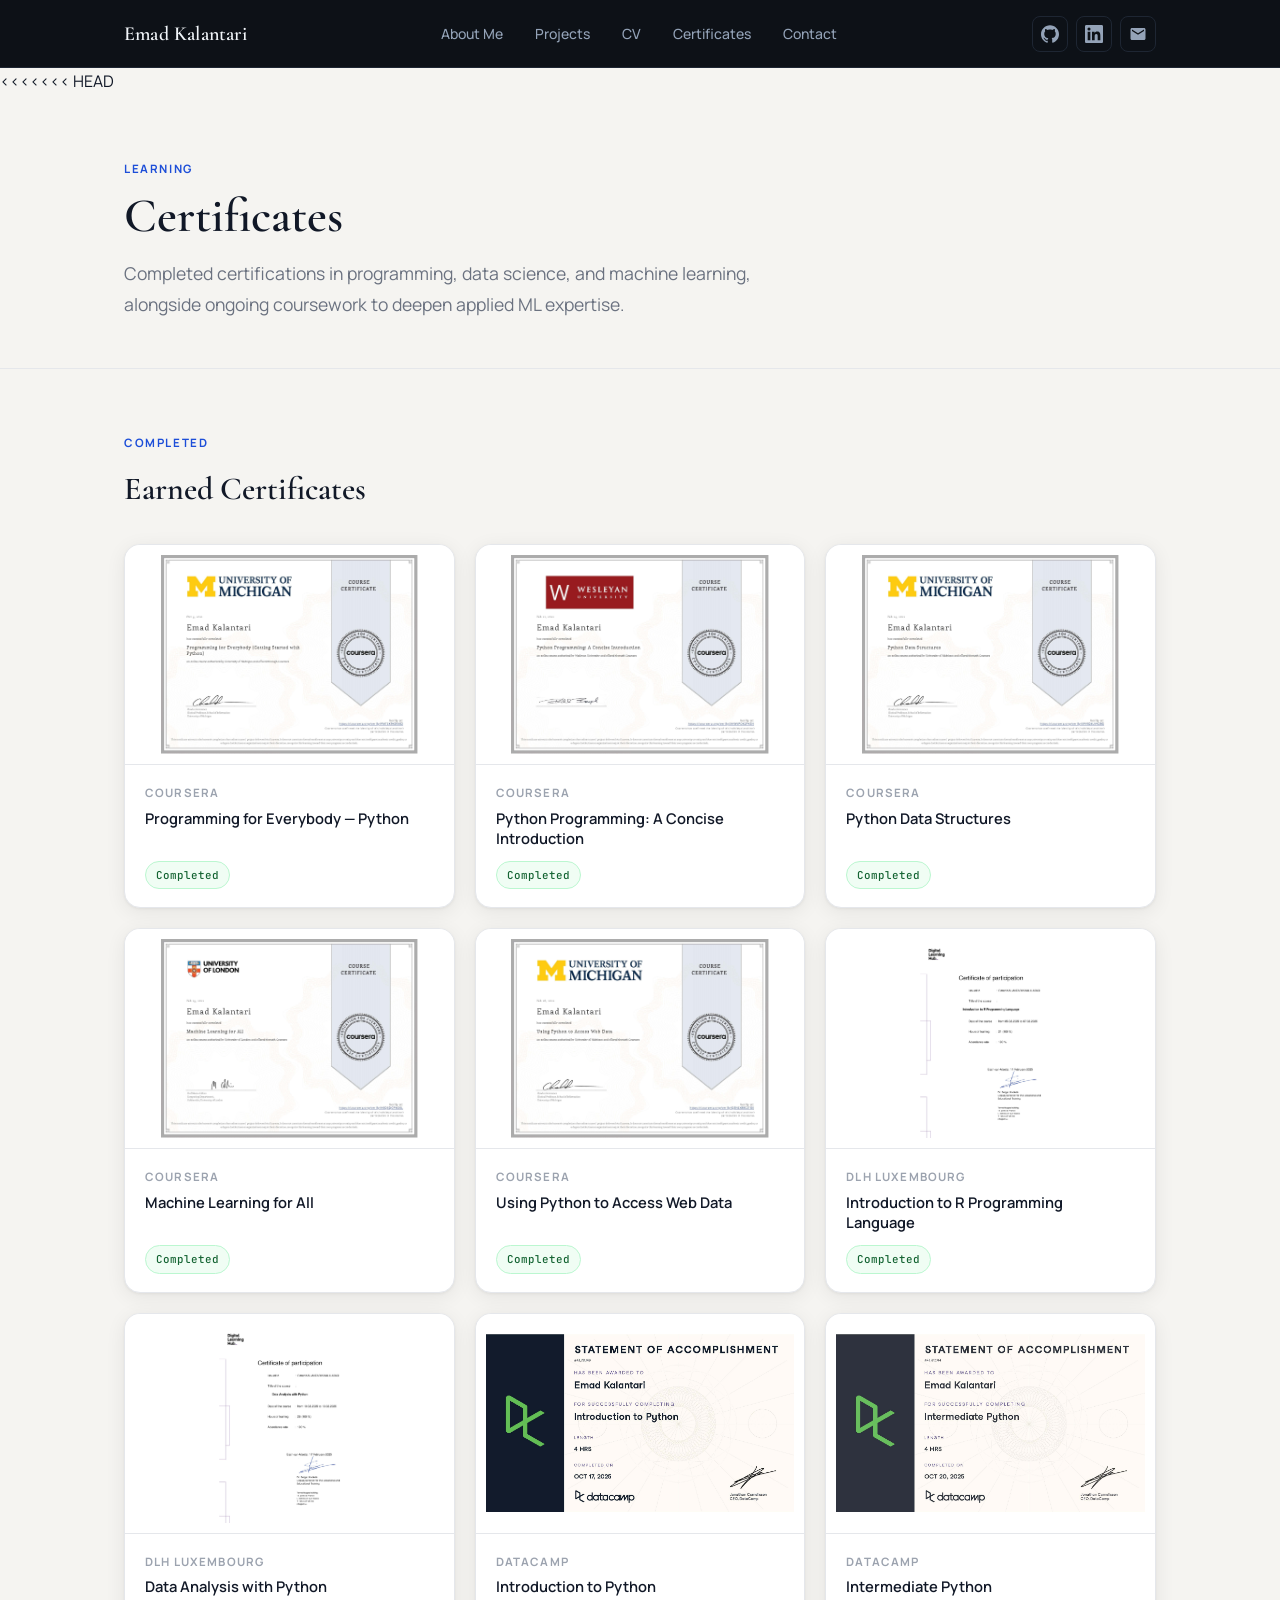
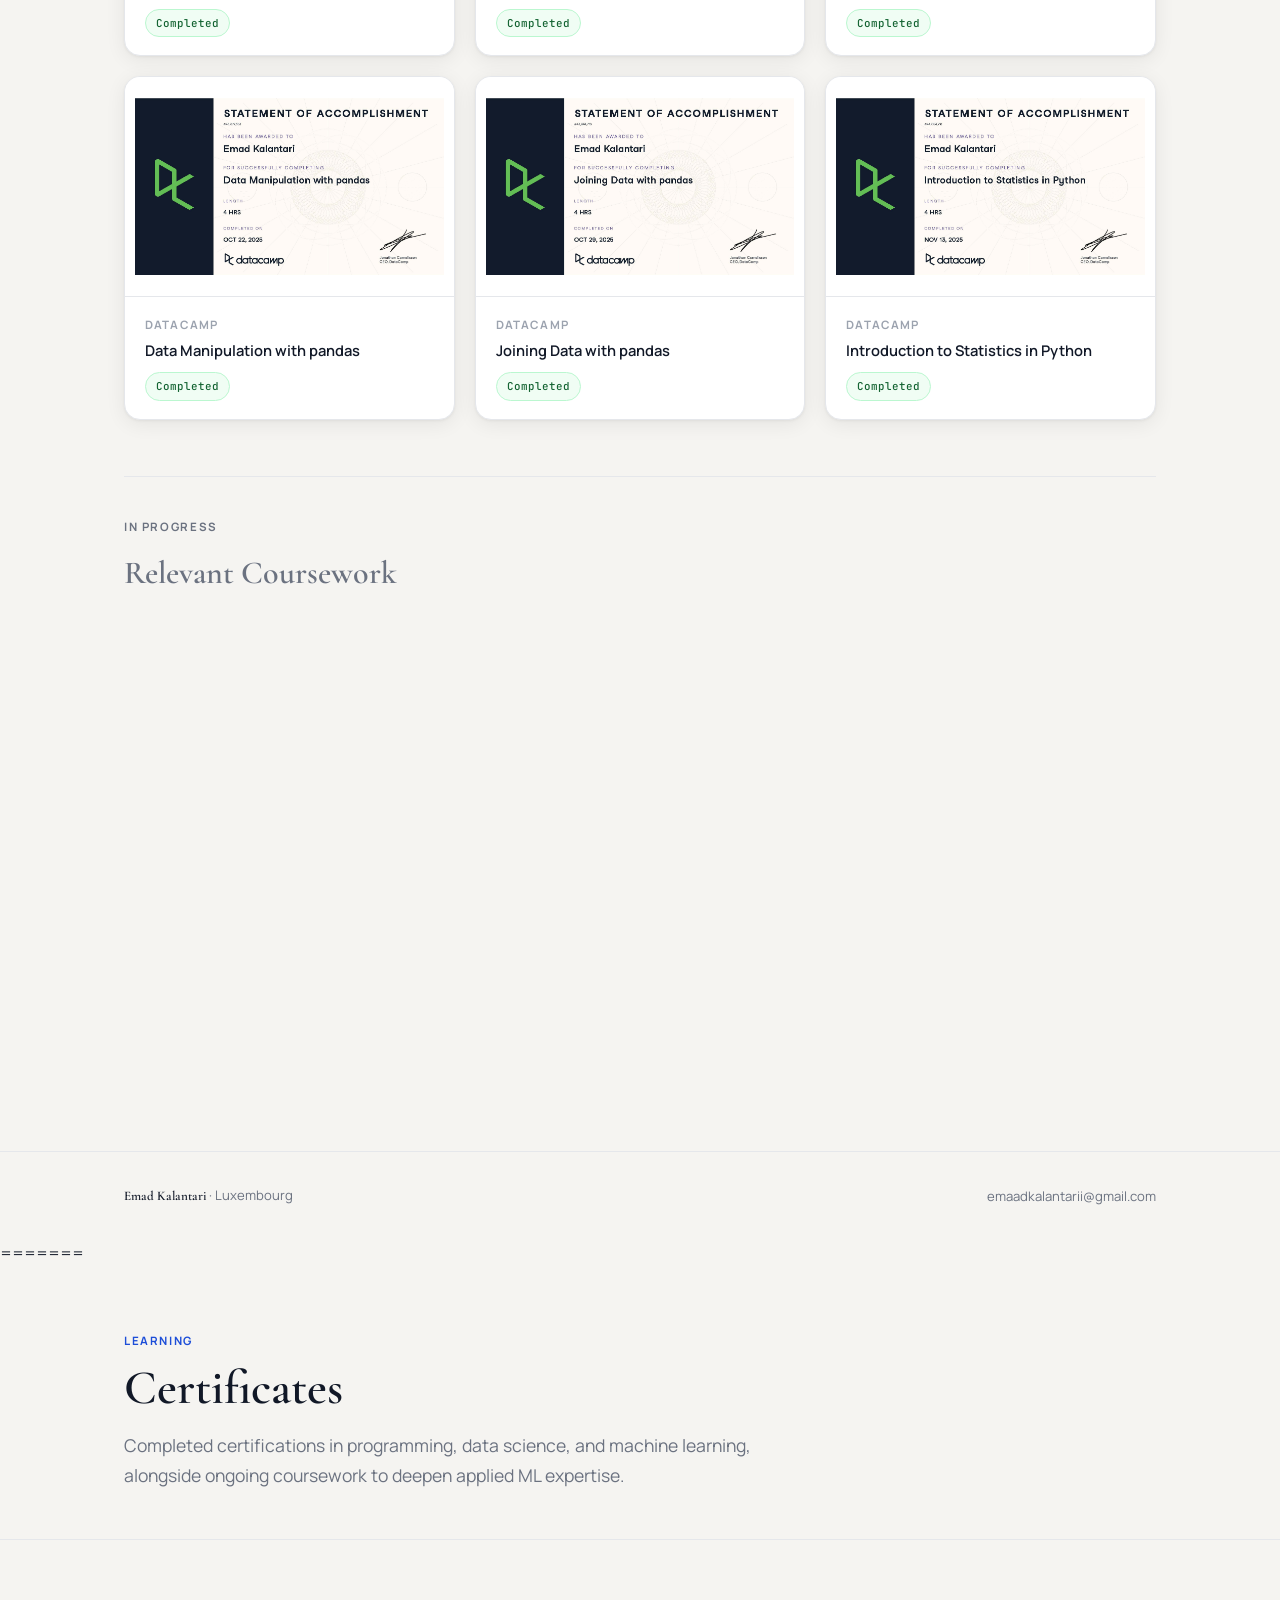
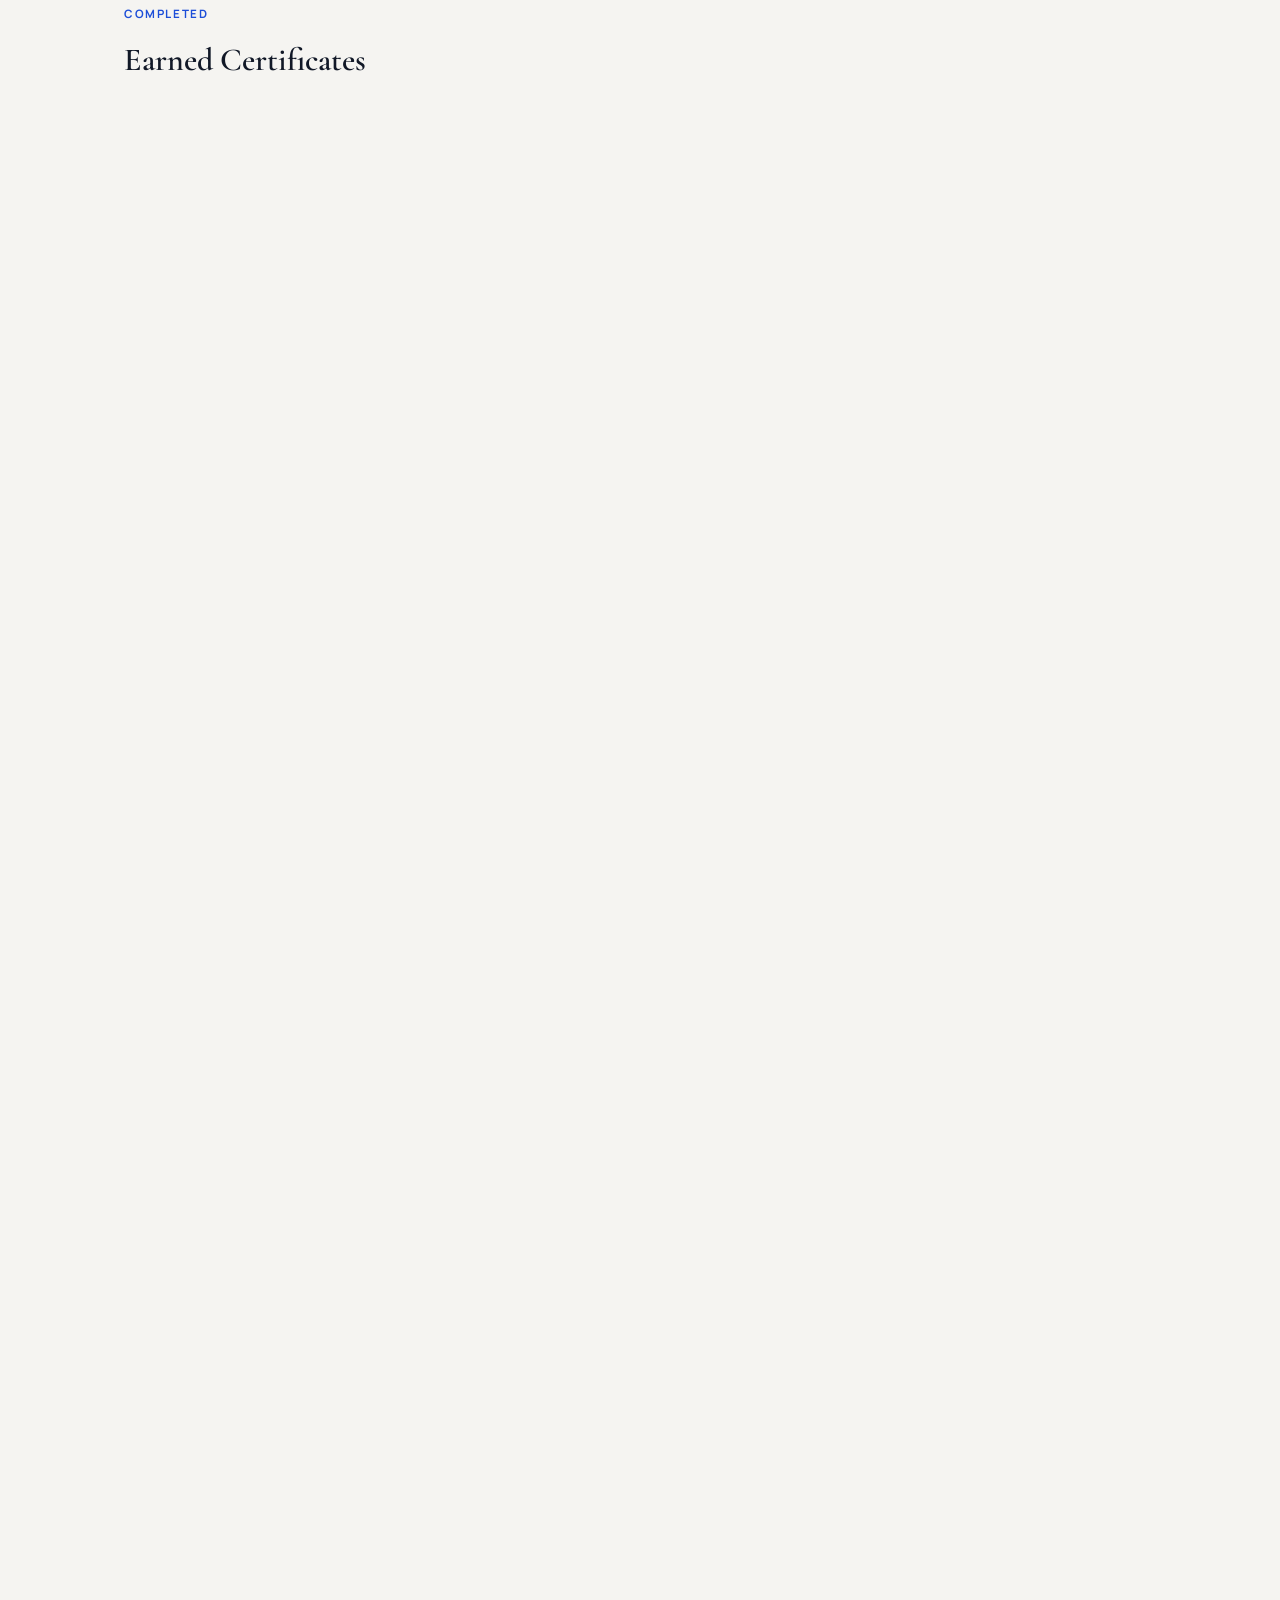
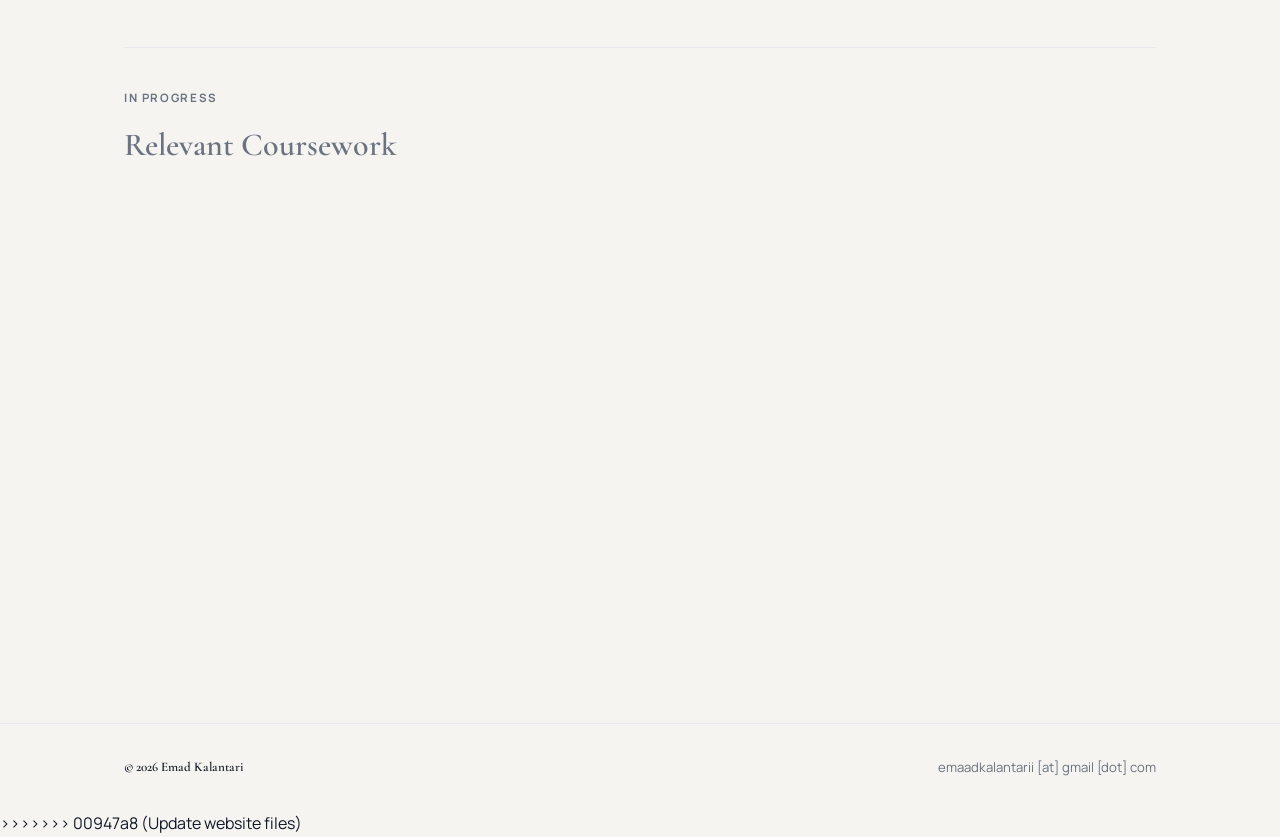
==== commit 225ae245: "Update website files" ====
--- a/certificates.html
+++ b/certificates.html
@@ -1,3 +1,286 @@
+<<<<<<< HEAD
+<!DOCTYPE html>
+<html lang="en">
+<head>
+  <meta charset="UTF-8" />
+  <meta name="viewport" content="width=device-width, initial-scale=1.0" />
+  <title>Certificates — Emad Kalantari</title>
+  <meta name="description" content="Professional certificates and completed courses by Emad Kalantari." />
+  <link rel="icon" type="image/svg+xml" href="assets/img/favicon.svg" />
+  <link rel="stylesheet" href="assets/css/style.css" />
+</head>
+<body class="page-body">
+
+  <nav class="nav">
+    <div class="container nav-inner">
+      <a href="index.html" class="nav-logo">Emad Kalantari</a>
+      <ul class="nav-links">
+        <li><a href="index.html">Home</a></li>
+        <li><a href="projects.html">Projects</a></li>
+        <li><a href="cv.html">CV</a></li>
+        <li><a href="certificates.html">Certificates</a></li>
+        <li><a href="contact.html">Contact</a></li>
+      </ul>
+      <div class="nav-icons">
+        <a href="https://github.com/emaadkalantarii" target="_blank" rel="noopener" class="nav-icon-link" aria-label="GitHub">
+          <svg viewBox="0 0 24 24"><path d="M12 .297c-6.63 0-12 5.373-12 12 0 5.303 3.438 9.8 8.205 11.385.6.113.82-.258.82-.577 0-.285-.01-1.04-.015-2.04-3.338.724-4.042-1.61-4.042-1.61C4.422 18.07 3.633 17.7 3.633 17.7c-1.087-.744.084-.729.084-.729 1.205.084 1.838 1.236 1.838 1.236 1.07 1.835 2.809 1.305 3.495.998.108-.776.417-1.305.76-1.605-2.665-.3-5.466-1.332-5.466-5.93 0-1.31.465-2.38 1.235-3.22-.135-.303-.54-1.523.105-3.176 0 0 1.005-.322 3.3 1.23.96-.267 1.98-.399 3-.405 1.02.006 2.04.138 3 .405 2.28-1.552 3.285-1.23 3.285-1.23.645 1.653.24 2.873.12 3.176.765.84 1.23 1.91 1.23 3.22 0 4.61-2.805 5.625-5.475 5.92.42.36.81 1.096.81 2.22 0 1.606-.015 2.896-.015 3.286 0 .315.21.69.825.57C20.565 22.092 24 17.592 24 12.297c0-6.627-5.373-12-12-12"/></svg>
+        </a>
+        <a href="https://www.linkedin.com/in/emad-kalantari/" target="_blank" rel="noopener" class="nav-icon-link" aria-label="LinkedIn">
+          <svg viewBox="0 0 24 24"><path d="M20.447 20.452h-3.554v-5.569c0-1.328-.027-3.037-1.852-3.037-1.853 0-2.136 1.445-2.136 2.939v5.667H9.351V9h3.414v1.561h.046c.477-.9 1.637-1.85 3.37-1.85 3.601 0 4.267 2.37 4.267 5.455v6.286zM5.337 7.433a2.062 2.062 0 01-2.063-2.065 2.064 2.064 0 112.063 2.065zm1.782 13.019H3.555V9h3.564v11.452zM22.225 0H1.771C.792 0 0 .774 0 1.729v20.542C0 23.227.792 24 1.771 24h20.451C23.2 24 24 23.227 24 22.271V1.729C24 .774 23.2 0 22.222 0h.003z"/></svg>
+        </a>
+      </div>
+      <button class="nav-toggle" aria-label="Toggle menu">&#9776;</button>
+    </div>
+  </nav>
+
+  <div class="page-hero">
+    <div class="container">
+      <span class="section-label">Learning</span>
+      <h1 class="page-title">Certificates</h1>
+      <p class="lead">Completed certifications in programming, data science, and machine learning, alongside ongoing coursework to deepen applied ML expertise.</p>
+    </div>
+  </div>
+
+  <div class="container" style="padding-bottom: 80px;">
+
+    <span class="section-label">Completed</span>
+    <h2 class="section-heading" style="margin-bottom: 28px;">Earned Certificates</h2>
+
+    <!--
+      TO ADD A CERTIFICATE IMAGE:
+      1. Save certificate as cert-01.jpg (or .png) in assets/img/certificates/
+      2. Remove the comment tags around the <img> line for that card
+      3. Delete the placeholder <div> below it
+      Clicking any card image opens it full-size in a new tab.
+    -->
+
+    <div class="cert-grid">
+
+      <!-- 01 -->
+      <div class="cert-card fade-in">
+        <a href="assets/img/certificates/cert-01.jpg" target="_blank" rel="noopener" class="cert-image-wrap" title="Open certificate">
+          <img src="assets/img/certificates/cert-01.jpg" alt="Programming for Everybody, Python" loading="lazy" />
+        </a>
+        <div class="cert-body">
+          <div class="cert-issuer">Coursera</div>
+          <div class="cert-title">Programming for Everybody — Python</div>
+          <div class="cert-status"><span class="tag tag-green">Completed</span></div>
+        </div>
+      </div>
+
+      <!-- 02 -->
+      <div class="cert-card fade-in">
+        <a href="assets/img/certificates/cert-02.jpg" target="_blank" rel="noopener" class="cert-image-wrap" title="Open certificate">
+          <img src="assets/img/certificates/cert-02.jpg" alt="Python Programming: A Concise Introduction" loading="lazy" />
+        </a>
+        <div class="cert-body">
+          <div class="cert-issuer">Coursera</div>
+          <div class="cert-title">Python Programming: A Concise Introduction</div>
+          <div class="cert-status"><span class="tag tag-green">Completed</span></div>
+        </div>
+      </div>
+
+      <!-- 03 -->
+      <div class="cert-card fade-in">
+        <a href="assets/img/certificates/cert-03.jpg" target="_blank" rel="noopener" class="cert-image-wrap" title="Open certificate">
+          <img src="assets/img/certificates/cert-03.jpg" alt="Python Data Structures" loading="lazy" />
+        </a>
+        <div class="cert-body">
+          <div class="cert-issuer">Coursera</div>
+          <div class="cert-title">Python Data Structures</div>
+          <div class="cert-status"><span class="tag tag-green">Completed</span></div>
+        </div>
+      </div>
+
+      <!-- 04 -->
+      <div class="cert-card fade-in">
+        <a href="assets/img/certificates/cert-04.jpg" target="_blank" rel="noopener" class="cert-image-wrap" title="Open certificate">
+          <img src="assets/img/certificates/cert-04.jpg" alt="Machine Learning for All" loading="lazy" />
+        </a>
+        <div class="cert-body">
+          <div class="cert-issuer">Coursera</div>
+          <div class="cert-title">Machine Learning for All</div>
+          <div class="cert-status"><span class="tag tag-green">Completed</span></div>
+        </div>
+      </div>
+
+      <!-- 05 -->
+      <div class="cert-card fade-in">
+        <a href="assets/img/certificates/cert-05.jpg" target="_blank" rel="noopener" class="cert-image-wrap" title="Open certificate">
+          <img src="assets/img/certificates/cert-05.jpg" alt="Using Python to Access Web Data" loading="lazy" />
+        </a>
+        <div class="cert-body">
+          <div class="cert-issuer">Coursera</div>
+          <div class="cert-title">Using Python to Access Web Data</div>
+          <div class="cert-status"><span class="tag tag-green">Completed</span></div>
+        </div>
+      </div>
+
+      <!-- 06 -->
+      <div class="cert-card fade-in">
+        <a href="assets/img/certificates/cert-06.jpg" target="_blank" rel="noopener" class="cert-image-wrap" title="Open certificate">
+          <img src="assets/img/certificates/cert-06.jpg" alt="Introduction to R Programming Language" loading="lazy" />
+        </a>
+        <div class="cert-body">
+          <div class="cert-issuer">DLH Luxembourg</div>
+          <div class="cert-title">Introduction to R Programming Language</div>
+          <div class="cert-status"><span class="tag tag-green">Completed</span></div>
+        </div>
+      </div>
+
+      <!-- 07 -->
+      <div class="cert-card fade-in">
+        <a href="assets/img/certificates/cert-07.jpg" target="_blank" rel="noopener" class="cert-image-wrap" title="Open certificate">
+          <img src="assets/img/certificates/cert-07.jpg" alt="Data Analysis with Python" loading="lazy" />
+        </a>
+        <div class="cert-body">
+          <div class="cert-issuer">DLH Luxembourg</div>
+          <div class="cert-title">Data Analysis with Python</div>
+          <div class="cert-status"><span class="tag tag-green">Completed</span></div>
+        </div>
+      </div>
+
+      <!-- 08 -->
+      <div class="cert-card fade-in">
+        <a href="assets/img/certificates/cert-08.jpg" target="_blank" rel="noopener" class="cert-image-wrap" title="Open certificate">
+          <img src="assets/img/certificates/cert-08.jpg" alt="Introduction to Python" loading="lazy" />
+        </a>
+        <div class="cert-body">
+          <div class="cert-issuer">DataCamp</div>
+          <div class="cert-title">Introduction to Python</div>
+          <div class="cert-status"><span class="tag tag-green">Completed</span></div>
+        </div>
+      </div>
+
+      <!-- 09 -->
+      <div class="cert-card fade-in">
+        <a href="assets/img/certificates/cert-09.jpg" target="_blank" rel="noopener" class="cert-image-wrap" title="Open certificate">
+          <img src="assets/img/certificates/cert-09.jpg" alt="Intermediate Python" loading="lazy" />
+        </a>
+        <div class="cert-body">
+          <div class="cert-issuer">DataCamp</div>
+          <div class="cert-title">Intermediate Python</div>
+          <div class="cert-status"><span class="tag tag-green">Completed</span></div>
+        </div>
+      </div>
+
+      <!-- 10 -->
+      <div class="cert-card fade-in">
+        <a href="assets/img/certificates/cert-10.jpg" target="_blank" rel="noopener" class="cert-image-wrap" title="Open certificate">
+          <img src="assets/img/certificates/cert-10.jpg" alt="Data Manipulation with pandas" loading="lazy" />
+        </a>
+        <div class="cert-body">
+          <div class="cert-issuer">DataCamp</div>
+          <div class="cert-title">Data Manipulation with pandas</div>
+          <div class="cert-status"><span class="tag tag-green">Completed</span></div>
+        </div>
+      </div>
+
+      <!-- 11 -->
+      <div class="cert-card fade-in">
+        <a href="assets/img/certificates/cert-11.jpg" target="_blank" rel="noopener" class="cert-image-wrap" title="Open certificate">
+          <img src="assets/img/certificates/cert-11.jpg" alt="Joining Data with pandas" loading="lazy" />
+        </a>
+        <div class="cert-body">
+          <div class="cert-issuer">DataCamp</div>
+          <div class="cert-title">Joining Data with pandas</div>
+          <div class="cert-status"><span class="tag tag-green">Completed</span></div>
+        </div>
+      </div>
+
+      <!-- 12 -->
+      <div class="cert-card fade-in">
+        <a href="assets/img/certificates/cert-12.jpg" target="_blank" rel="noopener" class="cert-image-wrap" title="Open certificate">
+          <img src="assets/img/certificates/cert-12.jpg" alt="Introduction to Statistics in Python" loading="lazy" />
+        </a>
+        <div class="cert-body">
+          <div class="cert-issuer">DataCamp</div>
+          <div class="cert-title">Introduction to Statistics in Python</div>
+          <div class="cert-status"><span class="tag tag-green">Completed</span></div>
+        </div>
+      </div>
+
+    </div><!-- /cert-grid -->
+
+    <!-- ── In Progress ─────────────────────────────────────── -->
+    <div class="in-progress-section">
+      <div class="divider"></div>
+      <span class="section-label" style="color: var(--text-muted);">In Progress</span>
+      <h2 class="section-heading" style="color: var(--text-muted); margin-bottom: 24px;">Relevant Coursework</h2>
+
+      <div class="cert-grid-compact">
+        <div class="cert-card-compact fade-in">
+          <div class="cert-body">
+            <div class="cert-issuer">Coursera</div>
+            <div class="cert-title">Machine Learning Introduction</div>
+            <div class="cert-status"><span class="tag tag-gray">In Progress</span></div>
+          </div>
+        </div>
+        <div class="cert-card-compact fade-in">
+          <div class="cert-body">
+            <div class="cert-issuer">Coursera</div>
+            <div class="cert-title">Machine Learning with Python</div>
+            <div class="cert-status"><span class="tag tag-gray">In Progress</span></div>
+          </div>
+        </div>
+        <div class="cert-card-compact fade-in">
+          <div class="cert-body">
+            <div class="cert-issuer">Coursera</div>
+            <div class="cert-title">Machine Learning</div>
+            <div class="cert-status"><span class="tag tag-gray">In Progress</span></div>
+          </div>
+        </div>
+        <div class="cert-card-compact fade-in">
+          <div class="cert-body">
+            <div class="cert-issuer">Coursera</div>
+            <div class="cert-title">What is Data Science</div>
+            <div class="cert-status"><span class="tag tag-gray">In Progress</span></div>
+          </div>
+        </div>
+        <div class="cert-card-compact fade-in">
+          <div class="cert-body">
+            <div class="cert-issuer">Coursera</div>
+            <div class="cert-title">Google Data Analytics</div>
+            <div class="cert-status"><span class="tag tag-gray">In Progress</span></div>
+          </div>
+        </div>
+        <div class="cert-card-compact fade-in">
+          <div class="cert-body">
+            <div class="cert-issuer">Coursera</div>
+            <div class="cert-title">Google Business Intelligence</div>
+            <div class="cert-status"><span class="tag tag-gray">In Progress</span></div>
+          </div>
+        </div>
+        <div class="cert-card-compact fade-in">
+          <div class="cert-body">
+            <div class="cert-issuer">DataCamp</div>
+            <div class="cert-title">Introduction to Data Visualization with Matplotlib</div>
+            <div class="cert-status"><span class="tag tag-gray">In Progress</span></div>
+          </div>
+        </div>
+        <div class="cert-card-compact fade-in">
+          <div class="cert-body">
+            <div class="cert-issuer">DataCamp</div>
+            <div class="cert-title">Associate Data Scientist in Python</div>
+            <div class="cert-status"><span class="tag tag-gray">In Progress</span></div>
+          </div>
+        </div>
+      </div>
+    </div>
+
+  </div><!-- /container -->
+
+  <footer class="footer">
+    <div class="container footer-inner">
+      <span><span class="footer-name">Emad Kalantari</span> · Luxembourg</span>
+      <span><a href="mailto:emaadkalantarii@gmail.com" style="color:var(--text-muted);">emaadkalantarii@gmail.com</a></span>
+    </div>
+  </footer>
+
+  <script src="assets/js/main.js"></script>
+</body>
+</html>
+=======
 <!DOCTYPE html>
 <html lang="en">
 <head>
@@ -14,7 +297,7 @@
     <div class="container nav-inner">
       <a href="index.html" class="nav-logo">Emad Kalantari</a>
       <ul class="nav-links">
-        <li><a href="index.html">Home</a></li>
+        <li><a href="index.html">About Me</a></li>
         <li><a href="projects.html">Projects</a></li>
         <li><a href="cv.html">CV</a></li>
         <li><a href="certificates.html">Certificates</a></li>
@@ -27,6 +310,9 @@
         <a href="https://www.linkedin.com/in/emad-kalantari/" target="_blank" rel="noopener" class="nav-icon-link" aria-label="LinkedIn">
           <svg viewBox="0 0 24 24"><path d="M20.447 20.452h-3.554v-5.569c0-1.328-.027-3.037-1.852-3.037-1.853 0-2.136 1.445-2.136 2.939v5.667H9.351V9h3.414v1.561h.046c.477-.9 1.637-1.85 3.37-1.85 3.601 0 4.267 2.37 4.267 5.455v6.286zM5.337 7.433a2.062 2.062 0 01-2.063-2.065 2.064 2.064 0 112.063 2.065zm1.782 13.019H3.555V9h3.564v11.452zM22.225 0H1.771C.792 0 0 .774 0 1.729v20.542C0 23.227.792 24 1.771 24h20.451C23.2 24 24 23.227 24 22.271V1.729C24 .774 23.2 0 22.222 0h.003z"/></svg>
         </a>
+        <a href="contact.html#contact-form" class="nav-icon-link" aria-label="Contact">
+          <svg viewBox="0 0 24 24"><path d="M20 4H4c-1.1 0-2 .9-2 2v12c0 1.1.9 2 2 2h16c1.1 0 2-.9 2-2V6c0-1.1-.9-2-2-2zm0 4l-8 5-8-5V6l8 5 8-5v2z"/></svg>
+        </a>
       </div>
       <button class="nav-toggle" aria-label="Toggle menu">&#9776;</button>
     </div>
@@ -271,11 +557,12 @@
 
   <footer class="footer">
     <div class="container footer-inner">
-      <span><span class="footer-name">Emad Kalantari</span> · Luxembourg</span>
-      <span><a href="mailto:emaadkalantarii@gmail.com" style="color:var(--text-muted);">emaadkalantarii@gmail.com</a></span>
+      <span><span class="footer-name">© 2026 Emad Kalantari</span></span>
+      <span><span>emaadkalantarii [at] gmail [dot] com</span></span>
     </div>
   </footer>
 
   <script src="assets/js/main.js"></script>
 </body>
 </html>
+>>>>>>> 00947a8 (Update website files)
--- a/assets/css/style.css
+++ b/assets/css/style.css
@@ -1,832 +1,832 @@
-/* ============================================================
-   Emad Kalantari — Personal Portfolio
-   Fonts: Cormorant Garamond (headings) + Manrope (body)
-   ============================================================ */
-
-@import url('https://fonts.googleapis.com/css2?family=Cormorant+Garamond:ital,wght@0,400;0,500;0,600;0,700;1,400;1,500&family=Manrope:wght@300;400;500;600;700&family=JetBrains+Mono:wght@400;500&display=swap');
-
-/* ── Variables ─────────────────────────────────────────────── */
-:root {
-  --bg:           #f5f4f1;
-  --bg-card:      #ffffff;
-  --bg-dark:      #0d1117;
-  --text:         #111827;
-  --text-muted:   #6b7280;
-  --text-light:   #9ca3af;
-  --accent:       #1d4ed8;
-  --accent-hover: #1e3a8a;
-  --accent-pale:  #eff6ff;
-  --accent-rgb:   29, 78, 216;
-  --border:       #e5e7eb;
-  --border-dark:  #1e2633;
-  --nav-h:        68px;
-  --radius:       10px;
-  --radius-lg:    16px;
-  --shadow:       0 1px 3px rgba(0,0,0,0.05), 0 4px 20px rgba(0,0,0,0.07);
-  --shadow-hover: 0 8px 40px rgba(0,0,0,0.13);
-  --font-display: 'Cormorant Garamond', Georgia, serif;
-  --font-body:    'Manrope', system-ui, sans-serif;
-  --font-mono:    'JetBrains Mono', monospace;
-  --transition:   0.22s cubic-bezier(0.4,0,0.2,1);
-}
-
-/* ── Reset ─────────────────────────────────────────────────── */
-*, *::before, *::after { box-sizing: border-box; margin: 0; padding: 0; }
-html { scroll-behavior: smooth; font-size: 16px; }
-body {
-  font-family: var(--font-body);
-  background: var(--bg);
-  color: var(--text);
-  line-height: 1.7;
-  -webkit-font-smoothing: antialiased;
-}
-img { max-width: 100%; display: block; }
-a { color: inherit; text-decoration: none; }
-ul { list-style: none; }
-button { cursor: pointer; border: none; background: none; font-family: inherit; }
-
-/* ── Layout Utilities ──────────────────────────────────────── */
-.container { width: 100%; max-width: 1080px; margin: 0 auto; padding: 0 24px; }
-.section    { padding: 80px 0; }
-.section-sm { padding: 56px 0; }
-.text-center { text-align: center; }
-.mt-4  { margin-top: 1rem; }
-.mt-8  { margin-top: 2rem; }
-.mt-12 { margin-top: 3rem; }
-
-/* ── Typography ────────────────────────────────────────────── */
-.display-name {
-  font-family: var(--font-display);
-  font-size: clamp(2.8rem, 6vw, 5rem);
-  font-weight: 600;
-  line-height: 1.1;
-  letter-spacing: -0.01em;
-  color: var(--text);
-}
-.page-title {
-  font-family: var(--font-display);
-  font-size: clamp(2rem, 4vw, 3rem);
-  font-weight: 600;
-  color: var(--text);
-  line-height: 1.2;
-}
-.section-heading {
-  font-family: var(--font-display);
-  font-size: clamp(1.5rem, 3vw, 2rem);
-  font-weight: 600;
-  color: var(--text);
-  margin-bottom: 0.4rem;
-}
-.section-label {
-  font-size: 0.72rem;
-  font-weight: 700;
-  letter-spacing: 0.14em;
-  text-transform: uppercase;
-  color: var(--accent);
-  margin-bottom: 0.6rem;
-  display: block;
-}
-.lead {
-  font-size: 1.1rem;
-  color: var(--text-muted);
-  line-height: 1.75;
-  max-width: 640px;
-}
-.mono {
-  font-family: var(--font-mono);
-  font-size: 0.85em;
-}
-
-/* ── Navigation ────────────────────────────────────────────── */
-.nav {
-  position: fixed;
-  top: 0; left: 0; right: 0;
-  z-index: 100;
-  height: var(--nav-h);
-  background: var(--bg-dark);
-  border-bottom: 1px solid var(--border-dark);
-}
-.nav-inner {
-  height: 100%;
-  display: flex;
-  align-items: center;
-  justify-content: space-between;
-  gap: 1.5rem;
-}
-.nav-logo {
-  font-family: var(--font-display);
-  font-size: 1.25rem;
-  font-weight: 600;
-  color: #f1f5f9;
-  white-space: nowrap;
-  letter-spacing: 0.01em;
-  transition: opacity var(--transition);
-}
-.nav-logo:hover { opacity: 0.8; }
-.nav-links {
-  display: flex;
-  align-items: center;
-  gap: 0.25rem;
-}
-.nav-links a {
-  font-size: 0.875rem;
-  font-weight: 500;
-  color: #94a3b8;
-  padding: 6px 14px;
-  border-radius: 6px;
-  transition: color var(--transition), background var(--transition);
-}
-.nav-links a:hover,
-.nav-links a.active {
-  color: #f1f5f9;
-  background: rgba(255,255,255,0.07);
-}
-.nav-icons {
-  display: flex;
-  align-items: center;
-  gap: 0.5rem;
-}
-.nav-icon-link {
-  display: flex;
-  align-items: center;
-  justify-content: center;
-  width: 36px; height: 36px;
-  border-radius: 8px;
-  color: #94a3b8;
-  border: 1px solid var(--border-dark);
-  transition: color var(--transition), border-color var(--transition), background var(--transition);
-}
-.nav-icon-link:hover {
-  color: #f1f5f9;
-  border-color: #374151;
-  background: rgba(255,255,255,0.06);
-}
-.nav-icon-link svg { width: 18px; height: 18px; fill: currentColor; }
-.nav-toggle {
-  display: none;
-  color: #94a3b8;
-  font-size: 1.25rem;
-  padding: 4px 8px;
-}
-/* Mobile nav */
-@media (max-width: 768px) {
-  .nav-toggle { display: block; }
-  .nav-links {
-    display: none;
-    position: absolute;
-    top: var(--nav-h);
-    left: 0; right: 0;
-    flex-direction: column;
-    background: var(--bg-dark);
-    border-bottom: 1px solid var(--border-dark);
-    padding: 12px 16px 16px;
-    gap: 4px;
-    align-items: flex-start;
-  }
-  .nav-links.open { display: flex; }
-  .nav-links a { width: 100%; padding: 10px 14px; }
-}
-
-/* Page offset for fixed nav */
-.page-body { padding-top: var(--nav-h); }
-
-/* ── Buttons ───────────────────────────────────────────────── */
-.btn {
-  display: inline-flex;
-  align-items: center;
-  gap: 8px;
-  padding: 11px 22px;
-  border-radius: 8px;
-  font-size: 0.875rem;
-  font-weight: 600;
-  transition: all var(--transition);
-  white-space: nowrap;
-}
-.btn-primary {
-  background: var(--accent);
-  color: white;
-}
-.btn-primary:hover {
-  background: var(--accent-hover);
-  transform: translateY(-1px);
-  box-shadow: 0 4px 16px rgba(var(--accent-rgb), 0.3);
-}
-.btn-outline {
-  background: transparent;
-  color: var(--accent);
-  border: 1.5px solid var(--accent);
-}
-.btn-outline:hover {
-  background: var(--accent-pale);
-  transform: translateY(-1px);
-}
-.btn-ghost {
-  background: transparent;
-  color: var(--text-muted);
-  border: 1.5px solid var(--border);
-}
-.btn-ghost:hover {
-  border-color: var(--text-muted);
-  color: var(--text);
-}
-.btn svg { width: 16px; height: 16px; fill: currentColor; flex-shrink: 0; }
-
-/* ── Cards ─────────────────────────────────────────────────── */
-.card {
-  background: var(--bg-card);
-  border: 1px solid var(--border);
-  border-radius: var(--radius-lg);
-  padding: 28px 32px;
-  box-shadow: var(--shadow);
-  transition: box-shadow var(--transition), transform var(--transition);
-}
-.card:hover { box-shadow: var(--shadow-hover); transform: translateY(-2px); }
-
-/* ── Tag / Badge ───────────────────────────────────────────── */
-.tag {
-  display: inline-flex;
-  align-items: center;
-  padding: 4px 10px;
-  border-radius: 20px;
-  font-family: var(--font-mono);
-  font-size: 0.72rem;
-  font-weight: 500;
-  background: var(--accent-pale);
-  color: var(--accent);
-  border: 1px solid #bfdbfe;
-  white-space: nowrap;
-}
-.tag-gray {
-  background: #f3f4f6;
-  color: var(--text-muted);
-  border-color: var(--border);
-}
-.tag-green {
-  background: #f0fdf4;
-  color: #166534;
-  border-color: #bbf7d0;
-}
-.tags-row { display: flex; flex-wrap: wrap; gap: 6px; margin-top: 12px; }
-
-/* ── Badge (status indicator) ──────────────────────────────── */
-.status-badge {
-  display: inline-flex;
-  align-items: center;
-  gap: 7px;
-  padding: 6px 14px;
-  border-radius: 20px;
-  font-size: 0.8rem;
-  font-weight: 600;
-  background: #f0fdf4;
-  color: #15803d;
-  border: 1px solid #bbf7d0;
-}
-.status-dot {
-  width: 7px; height: 7px;
-  border-radius: 50%;
-  background: #22c55e;
-  animation: pulse-dot 2s ease-in-out infinite;
-}
-@keyframes pulse-dot {
-  0%,100% { opacity: 1; transform: scale(1); }
-  50% { opacity: 0.6; transform: scale(0.85); }
-}
-
-/* ── Divider ───────────────────────────────────────────────── */
-.divider {
-  height: 1px;
-  background: var(--border);
-  margin: 40px 0;
-}
-
-/* ── Page Hero ─────────────────────────────────────────────── */
-.page-hero {
-  padding: 64px 0 48px;
-  border-bottom: 1px solid var(--border);
-  margin-bottom: 64px;
-}
-.page-hero .page-title { margin-bottom: 12px; }
-.page-hero .lead { color: var(--text-muted); }
-
-/* ── HOME: Hero ────────────────────────────────────────────── */
-.hero {
-  padding: 80px 0 70px;
-  position: relative;
-  overflow: hidden;
-}
-.hero::before {
-  content: '';
-  position: absolute;
-  top: -80px; right: -120px;
-  width: 600px; height: 600px;
-  background: radial-gradient(circle, rgba(29,78,216,0.06) 0%, transparent 70%);
-  pointer-events: none;
-}
-.hero-inner {
-  display: grid;
-  grid-template-columns: 1fr auto;
-  align-items: center;
-  gap: 60px;
-}
-.hero-photo {
-  width: 200px; height: 200px;
-  border-radius: 50%;
-  object-fit: cover;
-  border: 4px solid white;
-  box-shadow: 0 0 0 1px var(--border), 0 8px 40px rgba(0,0,0,0.12);
-  background: var(--border);
-  display: flex;
-  align-items: center;
-  justify-content: center;
-  flex-shrink: 0;
-  overflow: hidden;
-}
-.hero-photo-placeholder {
-  width: 200px; height: 200px;
-  border-radius: 50%;
-  background: linear-gradient(135deg, #dbeafe 0%, #bfdbfe 100%);
-  border: 4px solid white;
-  box-shadow: 0 0 0 1px var(--border), 0 8px 40px rgba(0,0,0,0.12);
-  display: flex;
-  align-items: center;
-  justify-content: center;
-  flex-shrink: 0;
-  font-family: var(--font-display);
-  font-size: 2.5rem;
-  font-weight: 600;
-  color: var(--accent);
-  letter-spacing: 0.02em;
-}
-.hero-subtitle {
-  font-size: 1.1rem;
-  font-weight: 500;
-  color: var(--text-muted);
-  margin: 12px 0 20px;
-  line-height: 1.5;
-}
-.hero-subtitle .sep { margin: 0 8px; color: var(--border); }
-.hero-actions { display: flex; flex-wrap: wrap; gap: 10px; margin-top: 24px; }
-
-@media (max-width: 640px) {
-  .hero-inner { grid-template-columns: 1fr; gap: 32px; }
-  .hero-photo, .hero-photo-placeholder { width: 140px; height: 140px; font-size: 1.8rem; }
-}
-
-/* ── HOME: About Summary ───────────────────────────────────── */
-.about-grid {
-  display: grid;
-  grid-template-columns: 1fr 1fr;
-  gap: 24px;
-  margin-top: 40px;
-}
-@media (max-width: 700px) { .about-grid { grid-template-columns: 1fr; } }
-.about-item {
-  display: flex;
-  align-items: flex-start;
-  gap: 16px;
-}
-.about-icon {
-  width: 40px; height: 40px;
-  border-radius: 10px;
-  background: var(--accent-pale);
-  display: flex;
-  align-items: center;
-  justify-content: center;
-  flex-shrink: 0;
-  color: var(--accent);
-}
-.about-icon svg { width: 20px; height: 20px; fill: currentColor; }
-.about-item-text h4 {
-  font-size: 0.9rem;
-  font-weight: 700;
-  color: var(--text);
-  margin-bottom: 2px;
-}
-.about-item-text p {
-  font-size: 0.85rem;
-  color: var(--text-muted);
-  line-height: 1.5;
-}
-
-/* ── PROJECTS ──────────────────────────────────────────────── */
-.project-card {
-  background: var(--bg-card);
-  border: 1px solid var(--border);
-  border-radius: var(--radius-lg);
-  overflow: hidden;
-  box-shadow: var(--shadow);
-  transition: box-shadow var(--transition), transform var(--transition);
-  margin-bottom: 32px;
-}
-.project-card:hover { box-shadow: var(--shadow-hover); transform: translateY(-3px); }
-.project-card-header {
-  padding: 32px 36px 24px;
-  border-bottom: 1px solid var(--border);
-  display: flex;
-  align-items: flex-start;
-  justify-content: space-between;
-  gap: 20px;
-}
-.project-card-num {
-  font-family: var(--font-mono);
-  font-size: 0.7rem;
-  font-weight: 500;
-  color: var(--accent);
-  letter-spacing: 0.08em;
-  margin-bottom: 6px;
-  display: block;
-}
-.project-card-title {
-  font-family: var(--font-display);
-  font-size: 1.7rem;
-  font-weight: 600;
-  color: var(--text);
-  line-height: 1.2;
-}
-.project-card-body { padding: 28px 36px 32px; }
-.project-card-desc {
-  font-size: 0.95rem;
-  color: var(--text-muted);
-  line-height: 1.8;
-  margin-bottom: 24px;
-}
-.project-metrics {
-  display: grid;
-  grid-template-columns: repeat(auto-fit, minmax(120px, 1fr));
-  gap: 16px;
-  margin: 24px 0;
-  padding: 20px;
-  background: var(--bg);
-  border-radius: var(--radius);
-  border: 1px solid var(--border);
-}
-.metric-item { text-align: center; }
-.metric-value {
-  font-family: var(--font-body);
-  font-size: 1.6rem;
-  font-weight: 800;
-  color: var(--accent);
-  line-height: 1;
-  letter-spacing: -0.02em;
-  font-variant-numeric: lining-nums tabular-nums;
-}
-.metric-label {
-  font-size: 0.75rem;
-  color: var(--text-muted);
-  margin-top: 4px;
-  font-weight: 500;
-}
-.project-bullets { margin: 16px 0; padding-left: 0; }
-.project-bullets li {
-  position: relative;
-  padding-left: 22px;
-  font-size: 0.9rem;
-  color: var(--text-muted);
-  line-height: 1.7;
-  margin-bottom: 10px;
-}
-.project-bullets li::before {
-  content: '→';
-  color: var(--accent);
-  font-weight: 700;
-  position: absolute;
-  left: 0;
-  top: 1px;
-}
-.project-card-footer {
-  padding: 20px 36px;
-  border-top: 1px solid var(--border);
-  display: flex;
-  align-items: center;
-  gap: 12px;
-  flex-wrap: wrap;
-}
-@media (max-width: 640px) {
-  .project-card-header, .project-card-body, .project-card-footer { padding-left: 22px; padding-right: 22px; }
-}
-
-/* ── CV PAGE ───────────────────────────────────────────────── */
-.cv-section { margin-bottom: 56px; }
-.cv-section-title {
-  font-family: var(--font-display);
-  font-size: 1.4rem;
-  font-weight: 600;
-  color: var(--text);
-  padding-bottom: 12px;
-  border-bottom: 2px solid var(--border);
-  margin-bottom: 28px;
-  display: flex;
-  align-items: center;
-  gap: 10px;
-}
-.cv-section-title svg { width: 20px; height: 20px; fill: var(--accent); }
-.timeline-item {
-  display: grid;
-  grid-template-columns: 160px 1fr;
-  gap: 24px;
-  margin-bottom: 32px;
-  position: relative;
-}
-.timeline-item:not(:last-child)::after {
-  content: '';
-  position: absolute;
-  left: 160px;
-  top: 36px;
-  bottom: -16px;
-  width: 1px;
-  background: var(--border);
-  transform: translateX(-50%);
-  display: none;
-}
-.timeline-date {
-  font-size: 0.8rem;
-  font-weight: 600;
-  color: var(--text-muted);
-  padding-top: 3px;
-  line-height: 1.4;
-}
-.timeline-dot {
-  display: none;
-}
-.timeline-content {}
-.timeline-role {
-  font-size: 1rem;
-  font-weight: 700;
-  color: var(--text);
-  line-height: 1.3;
-}
-.timeline-org {
-  font-size: 0.875rem;
-  color: var(--accent);
-  font-weight: 500;
-  margin: 2px 0 10px;
-}
-.timeline-bullets {
-  padding-left: 0;
-}
-.timeline-bullets li {
-  position: relative;
-  padding-left: 16px;
-  font-size: 0.875rem;
-  color: var(--text-muted);
-  line-height: 1.65;
-  margin-bottom: 6px;
-}
-.timeline-bullets li::before {
-  content: '·';
-  color: var(--accent);
-  font-size: 1.2rem;
-  line-height: 1.3;
-  position: absolute;
-  left: 0;
-  top: 0;
-}
-@media (max-width: 600px) {
-  .timeline-item { grid-template-columns: 1fr; gap: 4px; }
-  .timeline-date { color: var(--accent); font-size: 0.78rem; }
-}
-.skills-grid {
-  display: grid;
-  grid-template-columns: repeat(auto-fill, minmax(280px, 1fr));
-  gap: 16px;
-}
-.skill-group {
-  background: var(--bg-card);
-  border: 1px solid var(--border);
-  border-radius: var(--radius);
-  padding: 18px 20px;
-}
-.skill-group-label {
-  font-size: 0.75rem;
-  font-weight: 700;
-  letter-spacing: 0.1em;
-  text-transform: uppercase;
-  color: var(--text-muted);
-  margin-bottom: 10px;
-}
-.skill-group .tags-row { margin-top: 0; }
-
-/* ── CERTIFICATES ──────────────────────────────────────────── */
-.cert-grid {
-  display: grid;
-  grid-template-columns: repeat(auto-fill, minmax(300px, 1fr));
-  gap: 20px;
-}
-.cert-card {
-  background: var(--bg-card);
-  border: 1px solid var(--border);
-  border-radius: var(--radius-lg);
-  overflow: hidden;
-  box-shadow: var(--shadow);
-  transition: box-shadow var(--transition), transform var(--transition);
-  display: flex;
-  flex-direction: column;
-}
-.cert-card:hover { box-shadow: var(--shadow-hover); transform: translateY(-2px); }
-.cert-image-wrap {
-  width: 100%;
-  height: 220px;
-  background: #ffffff;
-  display: flex;
-  align-items: center;
-  justify-content: center;
-  overflow: hidden;
-  position: relative;
-  cursor: pointer;
-  flex-shrink: 0;
-  border-bottom: 1px solid var(--border);
-}
-.cert-image-wrap img {
-  width: 100%;
-  height: 100%;
-  object-fit: contain;
-  padding: 10px;
-  transition: transform 0.3s ease;
-}
-.cert-image-wrap:hover img {
-  transform: scale(1.03);
-}
-.cert-placeholder-icon {
-  display: flex;
-  flex-direction: column;
-  align-items: center;
-  gap: 8px;
-  color: var(--accent);
-  opacity: 0.5;
-}
-.cert-placeholder-icon svg { width: 36px; height: 36px; fill: currentColor; }
-.cert-placeholder-icon span {
-  font-size: 0.7rem;
-  font-weight: 600;
-  letter-spacing: 0.05em;
-  text-transform: uppercase;
-}
-.cert-body { padding: 18px 20px; flex: 1; display: flex; flex-direction: column; }
-.cert-issuer {
-  font-size: 0.72rem;
-  font-weight: 700;
-  letter-spacing: 0.1em;
-  text-transform: uppercase;
-  color: var(--text-light);
-  margin-bottom: 5px;
-}
-.cert-title {
-  font-size: 0.92rem;
-  font-weight: 600;
-  color: var(--text);
-  line-height: 1.4;
-  flex: 1;
-}
-.cert-status {
-  margin-top: 12px;
-}
-.cert-status .tag { font-size: 0.68rem; }
-.in-progress-section { margin-top: 56px; }
-.in-progress-section .section-heading { color: var(--text-muted); }
-
-/* Compact in-progress card (no image) */
-.cert-card-compact {
-  background: var(--bg-card);
-  border: 1px solid var(--border);
-  border-radius: var(--radius-lg);
-  padding: 18px 20px;
-  box-shadow: var(--shadow);
-  display: flex;
-  align-items: center;
-  gap: 14px;
-  transition: box-shadow var(--transition), transform var(--transition);
-}
-.cert-card-compact:hover { box-shadow: var(--shadow-hover); transform: translateY(-1px); }
-.cert-card-compact .cert-body { padding: 0; flex: 1; display: flex; flex-direction: column; gap: 4px; }
-.cert-card-compact .cert-issuer { margin-bottom: 0; }
-.cert-card-compact .cert-title { font-size: 0.88rem; }
-.cert-card-compact .cert-status { margin-top: 6px; }
-
-/* In-progress grid - same as cert-grid but for compact cards */
-.cert-grid-compact {
-  display: grid;
-  grid-template-columns: repeat(auto-fill, minmax(300px, 1fr));
-  gap: 14px;
-}
-
-/* ── CONTACT ───────────────────────────────────────────────── */
-.contact-layout {
-  display: grid;
-  grid-template-columns: 1fr 1fr;
-  gap: 32px;
-}
-@media (max-width: 700px) { .contact-layout { grid-template-columns: 1fr; } }
-.contact-item {
-  display: flex;
-  align-items: center;
-  gap: 16px;
-  padding: 18px 20px;
-  background: var(--bg-card);
-  border: 1px solid var(--border);
-  border-radius: var(--radius);
-  transition: box-shadow var(--transition), transform var(--transition);
-}
-.contact-item:hover { box-shadow: var(--shadow); transform: translateY(-1px); }
-.contact-icon {
-  width: 44px; height: 44px;
-  border-radius: 10px;
-  background: var(--accent-pale);
-  display: flex;
-  align-items: center;
-  justify-content: center;
-  flex-shrink: 0;
-  color: var(--accent);
-}
-.contact-icon svg { width: 20px; height: 20px; fill: currentColor; }
-.contact-item-label {
-  font-size: 0.72rem;
-  font-weight: 700;
-  letter-spacing: 0.08em;
-  text-transform: uppercase;
-  color: var(--text-light);
-  margin-bottom: 2px;
-}
-.contact-item-value {
-  font-size: 0.92rem;
-  font-weight: 500;
-  color: var(--text);
-  word-break: break-all;
-}
-.contact-item-value a {
-  color: var(--accent);
-  transition: color var(--transition);
-}
-.contact-item-value a:hover { color: var(--accent-hover); }
-.social-card {
-  display: flex;
-  align-items: center;
-  gap: 16px;
-  padding: 18px 22px;
-  background: var(--bg-dark);
-  border: 1px solid var(--border-dark);
-  border-radius: var(--radius);
-  transition: background var(--transition), transform var(--transition);
-  color: #f1f5f9;
-}
-.social-card:hover { background: #1e2633; transform: translateY(-2px); }
-.social-card-icon {
-  width: 44px; height: 44px;
-  border-radius: 10px;
-  background: rgba(255,255,255,0.08);
-  display: flex;
-  align-items: center;
-  justify-content: center;
-  flex-shrink: 0;
-  color: #f1f5f9;
-}
-.social-card-icon svg { width: 22px; height: 22px; fill: currentColor; }
-.social-card-label {
-  font-size: 0.72rem;
-  font-weight: 700;
-  letter-spacing: 0.08em;
-  text-transform: uppercase;
-  color: #64748b;
-  margin-bottom: 2px;
-}
-.social-card-value {
-  font-size: 0.92rem;
-  font-weight: 600;
-  color: #e2e8f0;
-}
-.social-arrow {
-  margin-left: auto;
-  color: #475569;
-  font-size: 1.1rem;
-}
-
-/* ── Footer ────────────────────────────────────────────────── */
-.footer {
-  border-top: 1px solid var(--border);
-  padding: 32px 0;
-  margin-top: 40px;
-  color: var(--text-muted);
-  font-size: 0.82rem;
-}
-.footer-inner {
-  display: flex;
-  align-items: center;
-  justify-content: space-between;
-  gap: 16px;
-  flex-wrap: wrap;
-}
-.footer-name {
-  font-family: var(--font-display);
-  font-weight: 600;
-  color: var(--text);
-}
-
-/* ── Fade-in animation ─────────────────────────────────────── */
-.fade-in {
-  opacity: 0;
-  transform: translateY(18px);
-  transition: opacity 0.5s ease, transform 0.5s ease;
-}
-.fade-in.visible {
-  opacity: 1;
-  transform: none;
-}
+/* ============================================================
+   Emad Kalantari — Personal Portfolio
+   Fonts: Cormorant Garamond (headings) + Manrope (body)
+   ============================================================ */
+
+@import url('https://fonts.googleapis.com/css2?family=Cormorant+Garamond:ital,wght@0,400;0,500;0,600;0,700;1,400;1,500&family=Manrope:wght@300;400;500;600;700&family=JetBrains+Mono:wght@400;500&display=swap');
+
+/* ── Variables ─────────────────────────────────────────────── */
+:root {
+  --bg:           #f5f4f1;
+  --bg-card:      #ffffff;
+  --bg-dark:      #0d1117;
+  --text:         #111827;
+  --text-muted:   #6b7280;
+  --text-light:   #9ca3af;
+  --accent:       #1d4ed8;
+  --accent-hover: #1e3a8a;
+  --accent-pale:  #eff6ff;
+  --accent-rgb:   29, 78, 216;
+  --border:       #e5e7eb;
+  --border-dark:  #1e2633;
+  --nav-h:        68px;
+  --radius:       10px;
+  --radius-lg:    16px;
+  --shadow:       0 1px 3px rgba(0,0,0,0.05), 0 4px 20px rgba(0,0,0,0.07);
+  --shadow-hover: 0 8px 40px rgba(0,0,0,0.13);
+  --font-display: 'Cormorant Garamond', Georgia, serif;
+  --font-body:    'Manrope', system-ui, sans-serif;
+  --font-mono:    'JetBrains Mono', monospace;
+  --transition:   0.22s cubic-bezier(0.4,0,0.2,1);
+}
+
+/* ── Reset ─────────────────────────────────────────────────── */
+*, *::before, *::after { box-sizing: border-box; margin: 0; padding: 0; }
+html { scroll-behavior: smooth; font-size: 16px; }
+body {
+  font-family: var(--font-body);
+  background: var(--bg);
+  color: var(--text);
+  line-height: 1.7;
+  -webkit-font-smoothing: antialiased;
+}
+img { max-width: 100%; display: block; }
+a { color: inherit; text-decoration: none; }
+ul { list-style: none; }
+button { cursor: pointer; border: none; background: none; font-family: inherit; }
+
+/* ── Layout Utilities ──────────────────────────────────────── */
+.container { width: 100%; max-width: 1080px; margin: 0 auto; padding: 0 24px; }
+.section    { padding: 80px 0; }
+.section-sm { padding: 56px 0; }
+.text-center { text-align: center; }
+.mt-4  { margin-top: 1rem; }
+.mt-8  { margin-top: 2rem; }
+.mt-12 { margin-top: 3rem; }
+
+/* ── Typography ────────────────────────────────────────────── */
+.display-name {
+  font-family: var(--font-display);
+  font-size: clamp(2.8rem, 6vw, 5rem);
+  font-weight: 600;
+  line-height: 1.1;
+  letter-spacing: -0.01em;
+  color: var(--text);
+}
+.page-title {
+  font-family: var(--font-display);
+  font-size: clamp(2rem, 4vw, 3rem);
+  font-weight: 600;
+  color: var(--text);
+  line-height: 1.2;
+}
+.section-heading {
+  font-family: var(--font-display);
+  font-size: clamp(1.5rem, 3vw, 2rem);
+  font-weight: 600;
+  color: var(--text);
+  margin-bottom: 0.4rem;
+}
+.section-label {
+  font-size: 0.72rem;
+  font-weight: 700;
+  letter-spacing: 0.14em;
+  text-transform: uppercase;
+  color: var(--accent);
+  margin-bottom: 0.6rem;
+  display: block;
+}
+.lead {
+  font-size: 1.1rem;
+  color: var(--text-muted);
+  line-height: 1.75;
+  max-width: 640px;
+}
+.mono {
+  font-family: var(--font-mono);
+  font-size: 0.85em;
+}
+
+/* ── Navigation ────────────────────────────────────────────── */
+.nav {
+  position: fixed;
+  top: 0; left: 0; right: 0;
+  z-index: 100;
+  height: var(--nav-h);
+  background: var(--bg-dark);
+  border-bottom: 1px solid var(--border-dark);
+}
+.nav-inner {
+  height: 100%;
+  display: flex;
+  align-items: center;
+  justify-content: space-between;
+  gap: 1.5rem;
+}
+.nav-logo {
+  font-family: var(--font-display);
+  font-size: 1.25rem;
+  font-weight: 600;
+  color: #f1f5f9;
+  white-space: nowrap;
+  letter-spacing: 0.01em;
+  transition: opacity var(--transition);
+}
+.nav-logo:hover { opacity: 0.8; }
+.nav-links {
+  display: flex;
+  align-items: center;
+  gap: 0.25rem;
+}
+.nav-links a {
+  font-size: 0.875rem;
+  font-weight: 500;
+  color: #94a3b8;
+  padding: 6px 14px;
+  border-radius: 6px;
+  transition: color var(--transition), background var(--transition);
+}
+.nav-links a:hover,
+.nav-links a.active {
+  color: #f1f5f9;
+  background: rgba(255,255,255,0.07);
+}
+.nav-icons {
+  display: flex;
+  align-items: center;
+  gap: 0.5rem;
+}
+.nav-icon-link {
+  display: flex;
+  align-items: center;
+  justify-content: center;
+  width: 36px; height: 36px;
+  border-radius: 8px;
+  color: #94a3b8;
+  border: 1px solid var(--border-dark);
+  transition: color var(--transition), border-color var(--transition), background var(--transition);
+}
+.nav-icon-link:hover {
+  color: #f1f5f9;
+  border-color: #374151;
+  background: rgba(255,255,255,0.06);
+}
+.nav-icon-link svg { width: 18px; height: 18px; fill: currentColor; }
+.nav-toggle {
+  display: none;
+  color: #94a3b8;
+  font-size: 1.25rem;
+  padding: 4px 8px;
+}
+/* Mobile nav */
+@media (max-width: 768px) {
+  .nav-toggle { display: block; }
+  .nav-links {
+    display: none;
+    position: absolute;
+    top: var(--nav-h);
+    left: 0; right: 0;
+    flex-direction: column;
+    background: var(--bg-dark);
+    border-bottom: 1px solid var(--border-dark);
+    padding: 12px 16px 16px;
+    gap: 4px;
+    align-items: flex-start;
+  }
+  .nav-links.open { display: flex; }
+  .nav-links a { width: 100%; padding: 10px 14px; }
+}
+
+/* Page offset for fixed nav */
+.page-body { padding-top: var(--nav-h); }
+
+/* ── Buttons ───────────────────────────────────────────────── */
+.btn {
+  display: inline-flex;
+  align-items: center;
+  gap: 8px;
+  padding: 11px 22px;
+  border-radius: 8px;
+  font-size: 0.875rem;
+  font-weight: 600;
+  transition: all var(--transition);
+  white-space: nowrap;
+}
+.btn-primary {
+  background: var(--accent);
+  color: white;
+}
+.btn-primary:hover {
+  background: var(--accent-hover);
+  transform: translateY(-1px);
+  box-shadow: 0 4px 16px rgba(var(--accent-rgb), 0.3);
+}
+.btn-outline {
+  background: transparent;
+  color: var(--accent);
+  border: 1.5px solid var(--accent);
+}
+.btn-outline:hover {
+  background: var(--accent-pale);
+  transform: translateY(-1px);
+}
+.btn-ghost {
+  background: transparent;
+  color: var(--text-muted);
+  border: 1.5px solid var(--border);
+}
+.btn-ghost:hover {
+  border-color: var(--text-muted);
+  color: var(--text);
+}
+.btn svg { width: 16px; height: 16px; fill: currentColor; flex-shrink: 0; }
+
+/* ── Cards ─────────────────────────────────────────────────── */
+.card {
+  background: var(--bg-card);
+  border: 1px solid var(--border);
+  border-radius: var(--radius-lg);
+  padding: 28px 32px;
+  box-shadow: var(--shadow);
+  transition: box-shadow var(--transition), transform var(--transition);
+}
+.card:hover { box-shadow: var(--shadow-hover); transform: translateY(-2px); }
+
+/* ── Tag / Badge ───────────────────────────────────────────── */
+.tag {
+  display: inline-flex;
+  align-items: center;
+  padding: 4px 10px;
+  border-radius: 20px;
+  font-family: var(--font-mono);
+  font-size: 0.72rem;
+  font-weight: 500;
+  background: var(--accent-pale);
+  color: var(--accent);
+  border: 1px solid #bfdbfe;
+  white-space: nowrap;
+}
+.tag-gray {
+  background: #f3f4f6;
+  color: var(--text-muted);
+  border-color: var(--border);
+}
+.tag-green {
+  background: #f0fdf4;
+  color: #166534;
+  border-color: #bbf7d0;
+}
+.tags-row { display: flex; flex-wrap: wrap; gap: 6px; margin-top: 12px; }
+
+/* ── Badge (status indicator) ──────────────────────────────── */
+.status-badge {
+  display: inline-flex;
+  align-items: center;
+  gap: 7px;
+  padding: 6px 14px;
+  border-radius: 20px;
+  font-size: 0.8rem;
+  font-weight: 600;
+  background: #f0fdf4;
+  color: #15803d;
+  border: 1px solid #bbf7d0;
+}
+.status-dot {
+  width: 7px; height: 7px;
+  border-radius: 50%;
+  background: #22c55e;
+  animation: pulse-dot 2s ease-in-out infinite;
+}
+@keyframes pulse-dot {
+  0%,100% { opacity: 1; transform: scale(1); }
+  50% { opacity: 0.6; transform: scale(0.85); }
+}
+
+/* ── Divider ───────────────────────────────────────────────── */
+.divider {
+  height: 1px;
+  background: var(--border);
+  margin: 40px 0;
+}
+
+/* ── Page Hero ─────────────────────────────────────────────── */
+.page-hero {
+  padding: 64px 0 48px;
+  border-bottom: 1px solid var(--border);
+  margin-bottom: 64px;
+}
+.page-hero .page-title { margin-bottom: 12px; }
+.page-hero .lead { color: var(--text-muted); }
+
+/* ── HOME: Hero ────────────────────────────────────────────── */
+.hero {
+  padding: 80px 0 70px;
+  position: relative;
+  overflow: hidden;
+}
+.hero::before {
+  content: '';
+  position: absolute;
+  top: -80px; right: -120px;
+  width: 600px; height: 600px;
+  background: radial-gradient(circle, rgba(29,78,216,0.06) 0%, transparent 70%);
+  pointer-events: none;
+}
+.hero-inner {
+  display: grid;
+  grid-template-columns: 1fr auto;
+  align-items: center;
+  gap: 60px;
+}
+.hero-photo {
+  width: 200px; height: 200px;
+  border-radius: 50%;
+  object-fit: cover;
+  border: 4px solid white;
+  box-shadow: 0 0 0 1px var(--border), 0 8px 40px rgba(0,0,0,0.12);
+  background: var(--border);
+  display: flex;
+  align-items: center;
+  justify-content: center;
+  flex-shrink: 0;
+  overflow: hidden;
+}
+.hero-photo-placeholder {
+  width: 200px; height: 200px;
+  border-radius: 50%;
+  background: linear-gradient(135deg, #dbeafe 0%, #bfdbfe 100%);
+  border: 4px solid white;
+  box-shadow: 0 0 0 1px var(--border), 0 8px 40px rgba(0,0,0,0.12);
+  display: flex;
+  align-items: center;
+  justify-content: center;
+  flex-shrink: 0;
+  font-family: var(--font-display);
+  font-size: 2.5rem;
+  font-weight: 600;
+  color: var(--accent);
+  letter-spacing: 0.02em;
+}
+.hero-subtitle {
+  font-size: 1.1rem;
+  font-weight: 500;
+  color: var(--text-muted);
+  margin: 12px 0 20px;
+  line-height: 1.5;
+}
+.hero-subtitle .sep { margin: 0 8px; color: var(--border); }
+.hero-actions { display: flex; flex-wrap: wrap; gap: 10px; margin-top: 24px; }
+
+@media (max-width: 640px) {
+  .hero-inner { grid-template-columns: 1fr; gap: 32px; }
+  .hero-photo, .hero-photo-placeholder { width: 140px; height: 140px; font-size: 1.8rem; }
+}
+
+/* ── HOME: About Summary ───────────────────────────────────── */
+.about-grid {
+  display: grid;
+  grid-template-columns: 1fr 1fr;
+  gap: 24px;
+  margin-top: 40px;
+}
+@media (max-width: 700px) { .about-grid { grid-template-columns: 1fr; } }
+.about-item {
+  display: flex;
+  align-items: flex-start;
+  gap: 16px;
+}
+.about-icon {
+  width: 40px; height: 40px;
+  border-radius: 10px;
+  background: var(--accent-pale);
+  display: flex;
+  align-items: center;
+  justify-content: center;
+  flex-shrink: 0;
+  color: var(--accent);
+}
+.about-icon svg { width: 20px; height: 20px; fill: currentColor; }
+.about-item-text h4 {
+  font-size: 0.9rem;
+  font-weight: 700;
+  color: var(--text);
+  margin-bottom: 2px;
+}
+.about-item-text p {
+  font-size: 0.85rem;
+  color: var(--text-muted);
+  line-height: 1.5;
+}
+
+/* ── PROJECTS ──────────────────────────────────────────────── */
+.project-card {
+  background: var(--bg-card);
+  border: 1px solid var(--border);
+  border-radius: var(--radius-lg);
+  overflow: hidden;
+  box-shadow: var(--shadow);
+  transition: box-shadow var(--transition), transform var(--transition);
+  margin-bottom: 32px;
+}
+.project-card:hover { box-shadow: var(--shadow-hover); transform: translateY(-3px); }
+.project-card-header {
+  padding: 32px 36px 24px;
+  border-bottom: 1px solid var(--border);
+  display: flex;
+  align-items: flex-start;
+  justify-content: space-between;
+  gap: 20px;
+}
+.project-card-num {
+  font-family: var(--font-mono);
+  font-size: 0.7rem;
+  font-weight: 500;
+  color: var(--accent);
+  letter-spacing: 0.08em;
+  margin-bottom: 6px;
+  display: block;
+}
+.project-card-title {
+  font-family: var(--font-display);
+  font-size: 1.7rem;
+  font-weight: 600;
+  color: var(--text);
+  line-height: 1.2;
+}
+.project-card-body { padding: 28px 36px 32px; }
+.project-card-desc {
+  font-size: 0.95rem;
+  color: var(--text-muted);
+  line-height: 1.8;
+  margin-bottom: 24px;
+}
+.project-metrics {
+  display: grid;
+  grid-template-columns: repeat(auto-fit, minmax(120px, 1fr));
+  gap: 16px;
+  margin: 24px 0;
+  padding: 20px;
+  background: var(--bg);
+  border-radius: var(--radius);
+  border: 1px solid var(--border);
+}
+.metric-item { text-align: center; }
+.metric-value {
+  font-family: var(--font-body);
+  font-size: 1.6rem;
+  font-weight: 800;
+  color: var(--accent);
+  line-height: 1;
+  letter-spacing: -0.02em;
+  font-variant-numeric: lining-nums tabular-nums;
+}
+.metric-label {
+  font-size: 0.75rem;
+  color: var(--text-muted);
+  margin-top: 4px;
+  font-weight: 500;
+}
+.project-bullets { margin: 16px 0; padding-left: 0; }
+.project-bullets li {
+  position: relative;
+  padding-left: 22px;
+  font-size: 0.9rem;
+  color: var(--text-muted);
+  line-height: 1.7;
+  margin-bottom: 10px;
+}
+.project-bullets li::before {
+  content: '→';
+  color: var(--accent);
+  font-weight: 700;
+  position: absolute;
+  left: 0;
+  top: 1px;
+}
+.project-card-footer {
+  padding: 20px 36px;
+  border-top: 1px solid var(--border);
+  display: flex;
+  align-items: center;
+  gap: 12px;
+  flex-wrap: wrap;
+}
+@media (max-width: 640px) {
+  .project-card-header, .project-card-body, .project-card-footer { padding-left: 22px; padding-right: 22px; }
+}
+
+/* ── CV PAGE ───────────────────────────────────────────────── */
+.cv-section { margin-bottom: 56px; }
+.cv-section-title {
+  font-family: var(--font-display);
+  font-size: 1.4rem;
+  font-weight: 600;
+  color: var(--text);
+  padding-bottom: 12px;
+  border-bottom: 2px solid var(--border);
+  margin-bottom: 28px;
+  display: flex;
+  align-items: center;
+  gap: 10px;
+}
+.cv-section-title svg { width: 20px; height: 20px; fill: var(--accent); }
+.timeline-item {
+  display: grid;
+  grid-template-columns: 160px 1fr;
+  gap: 24px;
+  margin-bottom: 32px;
+  position: relative;
+}
+.timeline-item:not(:last-child)::after {
+  content: '';
+  position: absolute;
+  left: 160px;
+  top: 36px;
+  bottom: -16px;
+  width: 1px;
+  background: var(--border);
+  transform: translateX(-50%);
+  display: none;
+}
+.timeline-date {
+  font-size: 0.8rem;
+  font-weight: 600;
+  color: var(--text-muted);
+  padding-top: 3px;
+  line-height: 1.4;
+}
+.timeline-dot {
+  display: none;
+}
+.timeline-content {}
+.timeline-role {
+  font-size: 1rem;
+  font-weight: 700;
+  color: var(--text);
+  line-height: 1.3;
+}
+.timeline-org {
+  font-size: 0.875rem;
+  color: var(--accent);
+  font-weight: 500;
+  margin: 2px 0 10px;
+}
+.timeline-bullets {
+  padding-left: 0;
+}
+.timeline-bullets li {
+  position: relative;
+  padding-left: 16px;
+  font-size: 0.875rem;
+  color: var(--text-muted);
+  line-height: 1.65;
+  margin-bottom: 6px;
+}
+.timeline-bullets li::before {
+  content: '·';
+  color: var(--accent);
+  font-size: 1.2rem;
+  line-height: 1.3;
+  position: absolute;
+  left: 0;
+  top: 0;
+}
+@media (max-width: 600px) {
+  .timeline-item { grid-template-columns: 1fr; gap: 4px; }
+  .timeline-date { color: var(--accent); font-size: 0.78rem; }
+}
+.skills-grid {
+  display: grid;
+  grid-template-columns: repeat(auto-fill, minmax(280px, 1fr));
+  gap: 16px;
+}
+.skill-group {
+  background: var(--bg-card);
+  border: 1px solid var(--border);
+  border-radius: var(--radius);
+  padding: 18px 20px;
+}
+.skill-group-label {
+  font-size: 0.75rem;
+  font-weight: 700;
+  letter-spacing: 0.1em;
+  text-transform: uppercase;
+  color: var(--text-muted);
+  margin-bottom: 10px;
+}
+.skill-group .tags-row { margin-top: 0; }
+
+/* ── CERTIFICATES ──────────────────────────────────────────── */
+.cert-grid {
+  display: grid;
+  grid-template-columns: repeat(auto-fill, minmax(300px, 1fr));
+  gap: 20px;
+}
+.cert-card {
+  background: var(--bg-card);
+  border: 1px solid var(--border);
+  border-radius: var(--radius-lg);
+  overflow: hidden;
+  box-shadow: var(--shadow);
+  transition: box-shadow var(--transition), transform var(--transition);
+  display: flex;
+  flex-direction: column;
+}
+.cert-card:hover { box-shadow: var(--shadow-hover); transform: translateY(-2px); }
+.cert-image-wrap {
+  width: 100%;
+  height: 220px;
+  background: #ffffff;
+  display: flex;
+  align-items: center;
+  justify-content: center;
+  overflow: hidden;
+  position: relative;
+  cursor: pointer;
+  flex-shrink: 0;
+  border-bottom: 1px solid var(--border);
+}
+.cert-image-wrap img {
+  width: 100%;
+  height: 100%;
+  object-fit: contain;
+  padding: 10px;
+  transition: transform 0.3s ease;
+}
+.cert-image-wrap:hover img {
+  transform: scale(1.03);
+}
+.cert-placeholder-icon {
+  display: flex;
+  flex-direction: column;
+  align-items: center;
+  gap: 8px;
+  color: var(--accent);
+  opacity: 0.5;
+}
+.cert-placeholder-icon svg { width: 36px; height: 36px; fill: currentColor; }
+.cert-placeholder-icon span {
+  font-size: 0.7rem;
+  font-weight: 600;
+  letter-spacing: 0.05em;
+  text-transform: uppercase;
+}
+.cert-body { padding: 18px 20px; flex: 1; display: flex; flex-direction: column; }
+.cert-issuer {
+  font-size: 0.72rem;
+  font-weight: 700;
+  letter-spacing: 0.1em;
+  text-transform: uppercase;
+  color: var(--text-light);
+  margin-bottom: 5px;
+}
+.cert-title {
+  font-size: 0.92rem;
+  font-weight: 600;
+  color: var(--text);
+  line-height: 1.4;
+  flex: 1;
+}
+.cert-status {
+  margin-top: 12px;
+}
+.cert-status .tag { font-size: 0.68rem; }
+.in-progress-section { margin-top: 56px; }
+.in-progress-section .section-heading { color: var(--text-muted); }
+
+/* Compact in-progress card (no image) */
+.cert-card-compact {
+  background: var(--bg-card);
+  border: 1px solid var(--border);
+  border-radius: var(--radius-lg);
+  padding: 18px 20px;
+  box-shadow: var(--shadow);
+  display: flex;
+  align-items: center;
+  gap: 14px;
+  transition: box-shadow var(--transition), transform var(--transition);
+}
+.cert-card-compact:hover { box-shadow: var(--shadow-hover); transform: translateY(-1px); }
+.cert-card-compact .cert-body { padding: 0; flex: 1; display: flex; flex-direction: column; gap: 4px; }
+.cert-card-compact .cert-issuer { margin-bottom: 0; }
+.cert-card-compact .cert-title { font-size: 0.88rem; }
+.cert-card-compact .cert-status { margin-top: 6px; }
+
+/* In-progress grid - same as cert-grid but for compact cards */
+.cert-grid-compact {
+  display: grid;
+  grid-template-columns: repeat(auto-fill, minmax(300px, 1fr));
+  gap: 14px;
+}
+
+/* ── CONTACT ───────────────────────────────────────────────── */
+.contact-layout {
+  display: grid;
+  grid-template-columns: 1fr 1fr;
+  gap: 32px;
+}
+@media (max-width: 700px) { .contact-layout { grid-template-columns: 1fr; } }
+.contact-item {
+  display: flex;
+  align-items: center;
+  gap: 16px;
+  padding: 18px 20px;
+  background: var(--bg-card);
+  border: 1px solid var(--border);
+  border-radius: var(--radius);
+  transition: box-shadow var(--transition), transform var(--transition);
+}
+.contact-item:hover { box-shadow: var(--shadow); transform: translateY(-1px); }
+.contact-icon {
+  width: 44px; height: 44px;
+  border-radius: 10px;
+  background: var(--accent-pale);
+  display: flex;
+  align-items: center;
+  justify-content: center;
+  flex-shrink: 0;
+  color: var(--accent);
+}
+.contact-icon svg { width: 20px; height: 20px; fill: currentColor; }
+.contact-item-label {
+  font-size: 0.72rem;
+  font-weight: 700;
+  letter-spacing: 0.08em;
+  text-transform: uppercase;
+  color: var(--text-light);
+  margin-bottom: 2px;
+}
+.contact-item-value {
+  font-size: 0.92rem;
+  font-weight: 500;
+  color: var(--text);
+  word-break: break-all;
+}
+.contact-item-value a {
+  color: var(--accent);
+  transition: color var(--transition);
+}
+.contact-item-value a:hover { color: var(--accent-hover); }
+.social-card {
+  display: flex;
+  align-items: center;
+  gap: 16px;
+  padding: 18px 22px;
+  background: var(--bg-dark);
+  border: 1px solid var(--border-dark);
+  border-radius: var(--radius);
+  transition: background var(--transition), transform var(--transition);
+  color: #f1f5f9;
+}
+.social-card:hover { background: #1e2633; transform: translateY(-2px); }
+.social-card-icon {
+  width: 44px; height: 44px;
+  border-radius: 10px;
+  background: rgba(255,255,255,0.08);
+  display: flex;
+  align-items: center;
+  justify-content: center;
+  flex-shrink: 0;
+  color: #f1f5f9;
+}
+.social-card-icon svg { width: 22px; height: 22px; fill: currentColor; }
+.social-card-label {
+  font-size: 0.72rem;
+  font-weight: 700;
+  letter-spacing: 0.08em;
+  text-transform: uppercase;
+  color: #64748b;
+  margin-bottom: 2px;
+}
+.social-card-value {
+  font-size: 0.92rem;
+  font-weight: 600;
+  color: #e2e8f0;
+}
+.social-arrow {
+  margin-left: auto;
+  color: #475569;
+  font-size: 1.1rem;
+}
+
+/* ── Footer ────────────────────────────────────────────────── */
+.footer {
+  border-top: 1px solid var(--border);
+  padding: 32px 0;
+  margin-top: 40px;
+  color: var(--text-muted);
+  font-size: 0.82rem;
+}
+.footer-inner {
+  display: flex;
+  align-items: center;
+  justify-content: space-between;
+  gap: 16px;
+  flex-wrap: wrap;
+}
+.footer-name {
+  font-family: var(--font-display);
+  font-weight: 600;
+  color: var(--text);
+}
+
+/* ── Fade-in animation ─────────────────────────────────────── */
+.fade-in {
+  opacity: 0;
+  transform: translateY(18px);
+  transition: opacity 0.5s ease, transform 0.5s ease;
+}
+.fade-in.visible {
+  opacity: 1;
+  transform: none;
+}
--- a/assets/css/style.css
+++ b/assets/css/style.css
@@ -1,832 +1,832 @@
-/* ============================================================
-   Emad Kalantari — Personal Portfolio
-   Fonts: Cormorant Garamond (headings) + Manrope (body)
-   ============================================================ */
-
-@import url('https://fonts.googleapis.com/css2?family=Cormorant+Garamond:ital,wght@0,400;0,500;0,600;0,700;1,400;1,500&family=Manrope:wght@300;400;500;600;700&family=JetBrains+Mono:wght@400;500&display=swap');
-
-/* ── Variables ─────────────────────────────────────────────── */
-:root {
-  --bg:           #f5f4f1;
-  --bg-card:      #ffffff;
-  --bg-dark:      #0d1117;
-  --text:         #111827;
-  --text-muted:   #6b7280;
-  --text-light:   #9ca3af;
-  --accent:       #1d4ed8;
-  --accent-hover: #1e3a8a;
-  --accent-pale:  #eff6ff;
-  --accent-rgb:   29, 78, 216;
-  --border:       #e5e7eb;
-  --border-dark:  #1e2633;
-  --nav-h:        68px;
-  --radius:       10px;
-  --radius-lg:    16px;
-  --shadow:       0 1px 3px rgba(0,0,0,0.05), 0 4px 20px rgba(0,0,0,0.07);
-  --shadow-hover: 0 8px 40px rgba(0,0,0,0.13);
-  --font-display: 'Cormorant Garamond', Georgia, serif;
-  --font-body:    'Manrope', system-ui, sans-serif;
-  --font-mono:    'JetBrains Mono', monospace;
-  --transition:   0.22s cubic-bezier(0.4,0,0.2,1);
-}
-
-/* ── Reset ─────────────────────────────────────────────────── */
-*, *::before, *::after { box-sizing: border-box; margin: 0; padding: 0; }
-html { scroll-behavior: smooth; font-size: 16px; }
-body {
-  font-family: var(--font-body);
-  background: var(--bg);
-  color: var(--text);
-  line-height: 1.7;
-  -webkit-font-smoothing: antialiased;
-}
-img { max-width: 100%; display: block; }
-a { color: inherit; text-decoration: none; }
-ul { list-style: none; }
-button { cursor: pointer; border: none; background: none; font-family: inherit; }
-
-/* ── Layout Utilities ──────────────────────────────────────── */
-.container { width: 100%; max-width: 1080px; margin: 0 auto; padding: 0 24px; }
-.section    { padding: 80px 0; }
-.section-sm { padding: 56px 0; }
-.text-center { text-align: center; }
-.mt-4  { margin-top: 1rem; }
-.mt-8  { margin-top: 2rem; }
-.mt-12 { margin-top: 3rem; }
-
-/* ── Typography ────────────────────────────────────────────── */
-.display-name {
-  font-family: var(--font-display);
-  font-size: clamp(2.8rem, 6vw, 5rem);
-  font-weight: 600;
-  line-height: 1.1;
-  letter-spacing: -0.01em;
-  color: var(--text);
-}
-.page-title {
-  font-family: var(--font-display);
-  font-size: clamp(2rem, 4vw, 3rem);
-  font-weight: 600;
-  color: var(--text);
-  line-height: 1.2;
-}
-.section-heading {
-  font-family: var(--font-display);
-  font-size: clamp(1.5rem, 3vw, 2rem);
-  font-weight: 600;
-  color: var(--text);
-  margin-bottom: 0.4rem;
-}
-.section-label {
-  font-size: 0.72rem;
-  font-weight: 700;
-  letter-spacing: 0.14em;
-  text-transform: uppercase;
-  color: var(--accent);
-  margin-bottom: 0.6rem;
-  display: block;
-}
-.lead {
-  font-size: 1.1rem;
-  color: var(--text-muted);
-  line-height: 1.75;
-  max-width: 640px;
-}
-.mono {
-  font-family: var(--font-mono);
-  font-size: 0.85em;
-}
-
-/* ── Navigation ────────────────────────────────────────────── */
-.nav {
-  position: fixed;
-  top: 0; left: 0; right: 0;
-  z-index: 100;
-  height: var(--nav-h);
-  background: var(--bg-dark);
-  border-bottom: 1px solid var(--border-dark);
-}
-.nav-inner {
-  height: 100%;
-  display: flex;
-  align-items: center;
-  justify-content: space-between;
-  gap: 1.5rem;
-}
-.nav-logo {
-  font-family: var(--font-display);
-  font-size: 1.25rem;
-  font-weight: 600;
-  color: #f1f5f9;
-  white-space: nowrap;
-  letter-spacing: 0.01em;
-  transition: opacity var(--transition);
-}
-.nav-logo:hover { opacity: 0.8; }
-.nav-links {
-  display: flex;
-  align-items: center;
-  gap: 0.25rem;
-}
-.nav-links a {
-  font-size: 0.875rem;
-  font-weight: 500;
-  color: #94a3b8;
-  padding: 6px 14px;
-  border-radius: 6px;
-  transition: color var(--transition), background var(--transition);
-}
-.nav-links a:hover,
-.nav-links a.active {
-  color: #f1f5f9;
-  background: rgba(255,255,255,0.07);
-}
-.nav-icons {
-  display: flex;
-  align-items: center;
-  gap: 0.5rem;
-}
-.nav-icon-link {
-  display: flex;
-  align-items: center;
-  justify-content: center;
-  width: 36px; height: 36px;
-  border-radius: 8px;
-  color: #94a3b8;
-  border: 1px solid var(--border-dark);
-  transition: color var(--transition), border-color var(--transition), background var(--transition);
-}
-.nav-icon-link:hover {
-  color: #f1f5f9;
-  border-color: #374151;
-  background: rgba(255,255,255,0.06);
-}
-.nav-icon-link svg { width: 18px; height: 18px; fill: currentColor; }
-.nav-toggle {
-  display: none;
-  color: #94a3b8;
-  font-size: 1.25rem;
-  padding: 4px 8px;
-}
-/* Mobile nav */
-@media (max-width: 768px) {
-  .nav-toggle { display: block; }
-  .nav-links {
-    display: none;
-    position: absolute;
-    top: var(--nav-h);
-    left: 0; right: 0;
-    flex-direction: column;
-    background: var(--bg-dark);
-    border-bottom: 1px solid var(--border-dark);
-    padding: 12px 16px 16px;
-    gap: 4px;
-    align-items: flex-start;
-  }
-  .nav-links.open { display: flex; }
-  .nav-links a { width: 100%; padding: 10px 14px; }
-}
-
-/* Page offset for fixed nav */
-.page-body { padding-top: var(--nav-h); }
-
-/* ── Buttons ───────────────────────────────────────────────── */
-.btn {
-  display: inline-flex;
-  align-items: center;
-  gap: 8px;
-  padding: 11px 22px;
-  border-radius: 8px;
-  font-size: 0.875rem;
-  font-weight: 600;
-  transition: all var(--transition);
-  white-space: nowrap;
-}
-.btn-primary {
-  background: var(--accent);
-  color: white;
-}
-.btn-primary:hover {
-  background: var(--accent-hover);
-  transform: translateY(-1px);
-  box-shadow: 0 4px 16px rgba(var(--accent-rgb), 0.3);
-}
-.btn-outline {
-  background: transparent;
-  color: var(--accent);
-  border: 1.5px solid var(--accent);
-}
-.btn-outline:hover {
-  background: var(--accent-pale);
-  transform: translateY(-1px);
-}
-.btn-ghost {
-  background: transparent;
-  color: var(--text-muted);
-  border: 1.5px solid var(--border);
-}
-.btn-ghost:hover {
-  border-color: var(--text-muted);
-  color: var(--text);
-}
-.btn svg { width: 16px; height: 16px; fill: currentColor; flex-shrink: 0; }
-
-/* ── Cards ─────────────────────────────────────────────────── */
-.card {
-  background: var(--bg-card);
-  border: 1px solid var(--border);
-  border-radius: var(--radius-lg);
-  padding: 28px 32px;
-  box-shadow: var(--shadow);
-  transition: box-shadow var(--transition), transform var(--transition);
-}
-.card:hover { box-shadow: var(--shadow-hover); transform: translateY(-2px); }
-
-/* ── Tag / Badge ───────────────────────────────────────────── */
-.tag {
-  display: inline-flex;
-  align-items: center;
-  padding: 4px 10px;
-  border-radius: 20px;
-  font-family: var(--font-mono);
-  font-size: 0.72rem;
-  font-weight: 500;
-  background: var(--accent-pale);
-  color: var(--accent);
-  border: 1px solid #bfdbfe;
-  white-space: nowrap;
-}
-.tag-gray {
-  background: #f3f4f6;
-  color: var(--text-muted);
-  border-color: var(--border);
-}
-.tag-green {
-  background: #f0fdf4;
-  color: #166534;
-  border-color: #bbf7d0;
-}
-.tags-row { display: flex; flex-wrap: wrap; gap: 6px; margin-top: 12px; }
-
-/* ── Badge (status indicator) ──────────────────────────────── */
-.status-badge {
-  display: inline-flex;
-  align-items: center;
-  gap: 7px;
-  padding: 6px 14px;
-  border-radius: 20px;
-  font-size: 0.8rem;
-  font-weight: 600;
-  background: #f0fdf4;
-  color: #15803d;
-  border: 1px solid #bbf7d0;
-}
-.status-dot {
-  width: 7px; height: 7px;
-  border-radius: 50%;
-  background: #22c55e;
-  animation: pulse-dot 2s ease-in-out infinite;
-}
-@keyframes pulse-dot {
-  0%,100% { opacity: 1; transform: scale(1); }
-  50% { opacity: 0.6; transform: scale(0.85); }
-}
-
-/* ── Divider ───────────────────────────────────────────────── */
-.divider {
-  height: 1px;
-  background: var(--border);
-  margin: 40px 0;
-}
-
-/* ── Page Hero ─────────────────────────────────────────────── */
-.page-hero {
-  padding: 64px 0 48px;
-  border-bottom: 1px solid var(--border);
-  margin-bottom: 64px;
-}
-.page-hero .page-title { margin-bottom: 12px; }
-.page-hero .lead { color: var(--text-muted); }
-
-/* ── HOME: Hero ────────────────────────────────────────────── */
-.hero {
-  padding: 80px 0 70px;
-  position: relative;
-  overflow: hidden;
-}
-.hero::before {
-  content: '';
-  position: absolute;
-  top: -80px; right: -120px;
-  width: 600px; height: 600px;
-  background: radial-gradient(circle, rgba(29,78,216,0.06) 0%, transparent 70%);
-  pointer-events: none;
-}
-.hero-inner {
-  display: grid;
-  grid-template-columns: 1fr auto;
-  align-items: center;
-  gap: 60px;
-}
-.hero-photo {
-  width: 200px; height: 200px;
-  border-radius: 50%;
-  object-fit: cover;
-  border: 4px solid white;
-  box-shadow: 0 0 0 1px var(--border), 0 8px 40px rgba(0,0,0,0.12);
-  background: var(--border);
-  display: flex;
-  align-items: center;
-  justify-content: center;
-  flex-shrink: 0;
-  overflow: hidden;
-}
-.hero-photo-placeholder {
-  width: 200px; height: 200px;
-  border-radius: 50%;
-  background: linear-gradient(135deg, #dbeafe 0%, #bfdbfe 100%);
-  border: 4px solid white;
-  box-shadow: 0 0 0 1px var(--border), 0 8px 40px rgba(0,0,0,0.12);
-  display: flex;
-  align-items: center;
-  justify-content: center;
-  flex-shrink: 0;
-  font-family: var(--font-display);
-  font-size: 2.5rem;
-  font-weight: 600;
-  color: var(--accent);
-  letter-spacing: 0.02em;
-}
-.hero-subtitle {
-  font-size: 1.1rem;
-  font-weight: 500;
-  color: var(--text-muted);
-  margin: 12px 0 20px;
-  line-height: 1.5;
-}
-.hero-subtitle .sep { margin: 0 8px; color: var(--border); }
-.hero-actions { display: flex; flex-wrap: wrap; gap: 10px; margin-top: 24px; }
-
-@media (max-width: 640px) {
-  .hero-inner { grid-template-columns: 1fr; gap: 32px; }
-  .hero-photo, .hero-photo-placeholder { width: 140px; height: 140px; font-size: 1.8rem; }
-}
-
-/* ── HOME: About Summary ───────────────────────────────────── */
-.about-grid {
-  display: grid;
-  grid-template-columns: 1fr 1fr;
-  gap: 24px;
-  margin-top: 40px;
-}
-@media (max-width: 700px) { .about-grid { grid-template-columns: 1fr; } }
-.about-item {
-  display: flex;
-  align-items: flex-start;
-  gap: 16px;
-}
-.about-icon {
-  width: 40px; height: 40px;
-  border-radius: 10px;
-  background: var(--accent-pale);
-  display: flex;
-  align-items: center;
-  justify-content: center;
-  flex-shrink: 0;
-  color: var(--accent);
-}
-.about-icon svg { width: 20px; height: 20px; fill: currentColor; }
-.about-item-text h4 {
-  font-size: 0.9rem;
-  font-weight: 700;
-  color: var(--text);
-  margin-bottom: 2px;
-}
-.about-item-text p {
-  font-size: 0.85rem;
-  color: var(--text-muted);
-  line-height: 1.5;
-}
-
-/* ── PROJECTS ──────────────────────────────────────────────── */
-.project-card {
-  background: var(--bg-card);
-  border: 1px solid var(--border);
-  border-radius: var(--radius-lg);
-  overflow: hidden;
-  box-shadow: var(--shadow);
-  transition: box-shadow var(--transition), transform var(--transition);
-  margin-bottom: 32px;
-}
-.project-card:hover { box-shadow: var(--shadow-hover); transform: translateY(-3px); }
-.project-card-header {
-  padding: 32px 36px 24px;
-  border-bottom: 1px solid var(--border);
-  display: flex;
-  align-items: flex-start;
-  justify-content: space-between;
-  gap: 20px;
-}
-.project-card-num {
-  font-family: var(--font-mono);
-  font-size: 0.7rem;
-  font-weight: 500;
-  color: var(--accent);
-  letter-spacing: 0.08em;
-  margin-bottom: 6px;
-  display: block;
-}
-.project-card-title {
-  font-family: var(--font-display);
-  font-size: 1.7rem;
-  font-weight: 600;
-  color: var(--text);
-  line-height: 1.2;
-}
-.project-card-body { padding: 28px 36px 32px; }
-.project-card-desc {
-  font-size: 0.95rem;
-  color: var(--text-muted);
-  line-height: 1.8;
-  margin-bottom: 24px;
-}
-.project-metrics {
-  display: grid;
-  grid-template-columns: repeat(auto-fit, minmax(120px, 1fr));
-  gap: 16px;
-  margin: 24px 0;
-  padding: 20px;
-  background: var(--bg);
-  border-radius: var(--radius);
-  border: 1px solid var(--border);
-}
-.metric-item { text-align: center; }
-.metric-value {
-  font-family: var(--font-body);
-  font-size: 1.6rem;
-  font-weight: 800;
-  color: var(--accent);
-  line-height: 1;
-  letter-spacing: -0.02em;
-  font-variant-numeric: lining-nums tabular-nums;
-}
-.metric-label {
-  font-size: 0.75rem;
-  color: var(--text-muted);
-  margin-top: 4px;
-  font-weight: 500;
-}
-.project-bullets { margin: 16px 0; padding-left: 0; }
-.project-bullets li {
-  position: relative;
-  padding-left: 22px;
-  font-size: 0.9rem;
-  color: var(--text-muted);
-  line-height: 1.7;
-  margin-bottom: 10px;
-}
-.project-bullets li::before {
-  content: '→';
-  color: var(--accent);
-  font-weight: 700;
-  position: absolute;
-  left: 0;
-  top: 1px;
-}
-.project-card-footer {
-  padding: 20px 36px;
-  border-top: 1px solid var(--border);
-  display: flex;
-  align-items: center;
-  gap: 12px;
-  flex-wrap: wrap;
-}
-@media (max-width: 640px) {
-  .project-card-header, .project-card-body, .project-card-footer { padding-left: 22px; padding-right: 22px; }
-}
-
-/* ── CV PAGE ───────────────────────────────────────────────── */
-.cv-section { margin-bottom: 56px; }
-.cv-section-title {
-  font-family: var(--font-display);
-  font-size: 1.4rem;
-  font-weight: 600;
-  color: var(--text);
-  padding-bottom: 12px;
-  border-bottom: 2px solid var(--border);
-  margin-bottom: 28px;
-  display: flex;
-  align-items: center;
-  gap: 10px;
-}
-.cv-section-title svg { width: 20px; height: 20px; fill: var(--accent); }
-.timeline-item {
-  display: grid;
-  grid-template-columns: 160px 1fr;
-  gap: 24px;
-  margin-bottom: 32px;
-  position: relative;
-}
-.timeline-item:not(:last-child)::after {
-  content: '';
-  position: absolute;
-  left: 160px;
-  top: 36px;
-  bottom: -16px;
-  width: 1px;
-  background: var(--border);
-  transform: translateX(-50%);
-  display: none;
-}
-.timeline-date {
-  font-size: 0.8rem;
-  font-weight: 600;
-  color: var(--text-muted);
-  padding-top: 3px;
-  line-height: 1.4;
-}
-.timeline-dot {
-  display: none;
-}
-.timeline-content {}
-.timeline-role {
-  font-size: 1rem;
-  font-weight: 700;
-  color: var(--text);
-  line-height: 1.3;
-}
-.timeline-org {
-  font-size: 0.875rem;
-  color: var(--accent);
-  font-weight: 500;
-  margin: 2px 0 10px;
-}
-.timeline-bullets {
-  padding-left: 0;
-}
-.timeline-bullets li {
-  position: relative;
-  padding-left: 16px;
-  font-size: 0.875rem;
-  color: var(--text-muted);
-  line-height: 1.65;
-  margin-bottom: 6px;
-}
-.timeline-bullets li::before {
-  content: '·';
-  color: var(--accent);
-  font-size: 1.2rem;
-  line-height: 1.3;
-  position: absolute;
-  left: 0;
-  top: 0;
-}
-@media (max-width: 600px) {
-  .timeline-item { grid-template-columns: 1fr; gap: 4px; }
-  .timeline-date { color: var(--accent); font-size: 0.78rem; }
-}
-.skills-grid {
-  display: grid;
-  grid-template-columns: repeat(auto-fill, minmax(280px, 1fr));
-  gap: 16px;
-}
-.skill-group {
-  background: var(--bg-card);
-  border: 1px solid var(--border);
-  border-radius: var(--radius);
-  padding: 18px 20px;
-}
-.skill-group-label {
-  font-size: 0.75rem;
-  font-weight: 700;
-  letter-spacing: 0.1em;
-  text-transform: uppercase;
-  color: var(--text-muted);
-  margin-bottom: 10px;
-}
-.skill-group .tags-row { margin-top: 0; }
-
-/* ── CERTIFICATES ──────────────────────────────────────────── */
-.cert-grid {
-  display: grid;
-  grid-template-columns: repeat(auto-fill, minmax(300px, 1fr));
-  gap: 20px;
-}
-.cert-card {
-  background: var(--bg-card);
-  border: 1px solid var(--border);
-  border-radius: var(--radius-lg);
-  overflow: hidden;
-  box-shadow: var(--shadow);
-  transition: box-shadow var(--transition), transform var(--transition);
-  display: flex;
-  flex-direction: column;
-}
-.cert-card:hover { box-shadow: var(--shadow-hover); transform: translateY(-2px); }
-.cert-image-wrap {
-  width: 100%;
-  height: 220px;
-  background: #ffffff;
-  display: flex;
-  align-items: center;
-  justify-content: center;
-  overflow: hidden;
-  position: relative;
-  cursor: pointer;
-  flex-shrink: 0;
-  border-bottom: 1px solid var(--border);
-}
-.cert-image-wrap img {
-  width: 100%;
-  height: 100%;
-  object-fit: contain;
-  padding: 10px;
-  transition: transform 0.3s ease;
-}
-.cert-image-wrap:hover img {
-  transform: scale(1.03);
-}
-.cert-placeholder-icon {
-  display: flex;
-  flex-direction: column;
-  align-items: center;
-  gap: 8px;
-  color: var(--accent);
-  opacity: 0.5;
-}
-.cert-placeholder-icon svg { width: 36px; height: 36px; fill: currentColor; }
-.cert-placeholder-icon span {
-  font-size: 0.7rem;
-  font-weight: 600;
-  letter-spacing: 0.05em;
-  text-transform: uppercase;
-}
-.cert-body { padding: 18px 20px; flex: 1; display: flex; flex-direction: column; }
-.cert-issuer {
-  font-size: 0.72rem;
-  font-weight: 700;
-  letter-spacing: 0.1em;
-  text-transform: uppercase;
-  color: var(--text-light);
-  margin-bottom: 5px;
-}
-.cert-title {
-  font-size: 0.92rem;
-  font-weight: 600;
-  color: var(--text);
-  line-height: 1.4;
-  flex: 1;
-}
-.cert-status {
-  margin-top: 12px;
-}
-.cert-status .tag { font-size: 0.68rem; }
-.in-progress-section { margin-top: 56px; }
-.in-progress-section .section-heading { color: var(--text-muted); }
-
-/* Compact in-progress card (no image) */
-.cert-card-compact {
-  background: var(--bg-card);
-  border: 1px solid var(--border);
-  border-radius: var(--radius-lg);
-  padding: 18px 20px;
-  box-shadow: var(--shadow);
-  display: flex;
-  align-items: center;
-  gap: 14px;
-  transition: box-shadow var(--transition), transform var(--transition);
-}
-.cert-card-compact:hover { box-shadow: var(--shadow-hover); transform: translateY(-1px); }
-.cert-card-compact .cert-body { padding: 0; flex: 1; display: flex; flex-direction: column; gap: 4px; }
-.cert-card-compact .cert-issuer { margin-bottom: 0; }
-.cert-card-compact .cert-title { font-size: 0.88rem; }
-.cert-card-compact .cert-status { margin-top: 6px; }
-
-/* In-progress grid - same as cert-grid but for compact cards */
-.cert-grid-compact {
-  display: grid;
-  grid-template-columns: repeat(auto-fill, minmax(300px, 1fr));
-  gap: 14px;
-}
-
-/* ── CONTACT ───────────────────────────────────────────────── */
-.contact-layout {
-  display: grid;
-  grid-template-columns: 1fr 1fr;
-  gap: 32px;
-}
-@media (max-width: 700px) { .contact-layout { grid-template-columns: 1fr; } }
-.contact-item {
-  display: flex;
-  align-items: center;
-  gap: 16px;
-  padding: 18px 20px;
-  background: var(--bg-card);
-  border: 1px solid var(--border);
-  border-radius: var(--radius);
-  transition: box-shadow var(--transition), transform var(--transition);
-}
-.contact-item:hover { box-shadow: var(--shadow); transform: translateY(-1px); }
-.contact-icon {
-  width: 44px; height: 44px;
-  border-radius: 10px;
-  background: var(--accent-pale);
-  display: flex;
-  align-items: center;
-  justify-content: center;
-  flex-shrink: 0;
-  color: var(--accent);
-}
-.contact-icon svg { width: 20px; height: 20px; fill: currentColor; }
-.contact-item-label {
-  font-size: 0.72rem;
-  font-weight: 700;
-  letter-spacing: 0.08em;
-  text-transform: uppercase;
-  color: var(--text-light);
-  margin-bottom: 2px;
-}
-.contact-item-value {
-  font-size: 0.92rem;
-  font-weight: 500;
-  color: var(--text);
-  word-break: break-all;
-}
-.contact-item-value a {
-  color: var(--accent);
-  transition: color var(--transition);
-}
-.contact-item-value a:hover { color: var(--accent-hover); }
-.social-card {
-  display: flex;
-  align-items: center;
-  gap: 16px;
-  padding: 18px 22px;
-  background: var(--bg-dark);
-  border: 1px solid var(--border-dark);
-  border-radius: var(--radius);
-  transition: background var(--transition), transform var(--transition);
-  color: #f1f5f9;
-}
-.social-card:hover { background: #1e2633; transform: translateY(-2px); }
-.social-card-icon {
-  width: 44px; height: 44px;
-  border-radius: 10px;
-  background: rgba(255,255,255,0.08);
-  display: flex;
-  align-items: center;
-  justify-content: center;
-  flex-shrink: 0;
-  color: #f1f5f9;
-}
-.social-card-icon svg { width: 22px; height: 22px; fill: currentColor; }
-.social-card-label {
-  font-size: 0.72rem;
-  font-weight: 700;
-  letter-spacing: 0.08em;
-  text-transform: uppercase;
-  color: #64748b;
-  margin-bottom: 2px;
-}
-.social-card-value {
-  font-size: 0.92rem;
-  font-weight: 600;
-  color: #e2e8f0;
-}
-.social-arrow {
-  margin-left: auto;
-  color: #475569;
-  font-size: 1.1rem;
-}
-
-/* ── Footer ────────────────────────────────────────────────── */
-.footer {
-  border-top: 1px solid var(--border);
-  padding: 32px 0;
-  margin-top: 40px;
-  color: var(--text-muted);
-  font-size: 0.82rem;
-}
-.footer-inner {
-  display: flex;
-  align-items: center;
-  justify-content: space-between;
-  gap: 16px;
-  flex-wrap: wrap;
-}
-.footer-name {
-  font-family: var(--font-display);
-  font-weight: 600;
-  color: var(--text);
-}
-
-/* ── Fade-in animation ─────────────────────────────────────── */
-.fade-in {
-  opacity: 0;
-  transform: translateY(18px);
-  transition: opacity 0.5s ease, transform 0.5s ease;
-}
-.fade-in.visible {
-  opacity: 1;
-  transform: none;
-}
+/* ============================================================
+   Emad Kalantari — Personal Portfolio
+   Fonts: Cormorant Garamond (headings) + Manrope (body)
+   ============================================================ */
+
+@import url('https://fonts.googleapis.com/css2?family=Cormorant+Garamond:ital,wght@0,400;0,500;0,600;0,700;1,400;1,500&family=Manrope:wght@300;400;500;600;700&family=JetBrains+Mono:wght@400;500&display=swap');
+
+/* ── Variables ─────────────────────────────────────────────── */
+:root {
+  --bg:           #f5f4f1;
+  --bg-card:      #ffffff;
+  --bg-dark:      #0d1117;
+  --text:         #111827;
+  --text-muted:   #6b7280;
+  --text-light:   #9ca3af;
+  --accent:       #1d4ed8;
+  --accent-hover: #1e3a8a;
+  --accent-pale:  #eff6ff;
+  --accent-rgb:   29, 78, 216;
+  --border:       #e5e7eb;
+  --border-dark:  #1e2633;
+  --nav-h:        68px;
+  --radius:       10px;
+  --radius-lg:    16px;
+  --shadow:       0 1px 3px rgba(0,0,0,0.05), 0 4px 20px rgba(0,0,0,0.07);
+  --shadow-hover: 0 8px 40px rgba(0,0,0,0.13);
+  --font-display: 'Cormorant Garamond', Georgia, serif;
+  --font-body:    'Manrope', system-ui, sans-serif;
+  --font-mono:    'JetBrains Mono', monospace;
+  --transition:   0.22s cubic-bezier(0.4,0,0.2,1);
+}
+
+/* ── Reset ─────────────────────────────────────────────────── */
+*, *::before, *::after { box-sizing: border-box; margin: 0; padding: 0; }
+html { scroll-behavior: smooth; font-size: 16px; }
+body {
+  font-family: var(--font-body);
+  background: var(--bg);
+  color: var(--text);
+  line-height: 1.7;
+  -webkit-font-smoothing: antialiased;
+}
+img { max-width: 100%; display: block; }
+a { color: inherit; text-decoration: none; }
+ul { list-style: none; }
+button { cursor: pointer; border: none; background: none; font-family: inherit; }
+
+/* ── Layout Utilities ──────────────────────────────────────── */
+.container { width: 100%; max-width: 1080px; margin: 0 auto; padding: 0 24px; }
+.section    { padding: 80px 0; }
+.section-sm { padding: 56px 0; }
+.text-center { text-align: center; }
+.mt-4  { margin-top: 1rem; }
+.mt-8  { margin-top: 2rem; }
+.mt-12 { margin-top: 3rem; }
+
+/* ── Typography ────────────────────────────────────────────── */
+.display-name {
+  font-family: var(--font-display);
+  font-size: clamp(2.8rem, 6vw, 5rem);
+  font-weight: 600;
+  line-height: 1.1;
+  letter-spacing: -0.01em;
+  color: var(--text);
+}
+.page-title {
+  font-family: var(--font-display);
+  font-size: clamp(2rem, 4vw, 3rem);
+  font-weight: 600;
+  color: var(--text);
+  line-height: 1.2;
+}
+.section-heading {
+  font-family: var(--font-display);
+  font-size: clamp(1.5rem, 3vw, 2rem);
+  font-weight: 600;
+  color: var(--text);
+  margin-bottom: 0.4rem;
+}
+.section-label {
+  font-size: 0.72rem;
+  font-weight: 700;
+  letter-spacing: 0.14em;
+  text-transform: uppercase;
+  color: var(--accent);
+  margin-bottom: 0.6rem;
+  display: block;
+}
+.lead {
+  font-size: 1.1rem;
+  color: var(--text-muted);
+  line-height: 1.75;
+  max-width: 640px;
+}
+.mono {
+  font-family: var(--font-mono);
+  font-size: 0.85em;
+}
+
+/* ── Navigation ────────────────────────────────────────────── */
+.nav {
+  position: fixed;
+  top: 0; left: 0; right: 0;
+  z-index: 100;
+  height: var(--nav-h);
+  background: var(--bg-dark);
+  border-bottom: 1px solid var(--border-dark);
+}
+.nav-inner {
+  height: 100%;
+  display: flex;
+  align-items: center;
+  justify-content: space-between;
+  gap: 1.5rem;
+}
+.nav-logo {
+  font-family: var(--font-display);
+  font-size: 1.25rem;
+  font-weight: 600;
+  color: #f1f5f9;
+  white-space: nowrap;
+  letter-spacing: 0.01em;
+  transition: opacity var(--transition);
+}
+.nav-logo:hover { opacity: 0.8; }
+.nav-links {
+  display: flex;
+  align-items: center;
+  gap: 0.25rem;
+}
+.nav-links a {
+  font-size: 0.875rem;
+  font-weight: 500;
+  color: #94a3b8;
+  padding: 6px 14px;
+  border-radius: 6px;
+  transition: color var(--transition), background var(--transition);
+}
+.nav-links a:hover,
+.nav-links a.active {
+  color: #f1f5f9;
+  background: rgba(255,255,255,0.07);
+}
+.nav-icons {
+  display: flex;
+  align-items: center;
+  gap: 0.5rem;
+}
+.nav-icon-link {
+  display: flex;
+  align-items: center;
+  justify-content: center;
+  width: 36px; height: 36px;
+  border-radius: 8px;
+  color: #94a3b8;
+  border: 1px solid var(--border-dark);
+  transition: color var(--transition), border-color var(--transition), background var(--transition);
+}
+.nav-icon-link:hover {
+  color: #f1f5f9;
+  border-color: #374151;
+  background: rgba(255,255,255,0.06);
+}
+.nav-icon-link svg { width: 18px; height: 18px; fill: currentColor; }
+.nav-toggle {
+  display: none;
+  color: #94a3b8;
+  font-size: 1.25rem;
+  padding: 4px 8px;
+}
+/* Mobile nav */
+@media (max-width: 768px) {
+  .nav-toggle { display: block; }
+  .nav-links {
+    display: none;
+    position: absolute;
+    top: var(--nav-h);
+    left: 0; right: 0;
+    flex-direction: column;
+    background: var(--bg-dark);
+    border-bottom: 1px solid var(--border-dark);
+    padding: 12px 16px 16px;
+    gap: 4px;
+    align-items: flex-start;
+  }
+  .nav-links.open { display: flex; }
+  .nav-links a { width: 100%; padding: 10px 14px; }
+}
+
+/* Page offset for fixed nav */
+.page-body { padding-top: var(--nav-h); }
+
+/* ── Buttons ───────────────────────────────────────────────── */
+.btn {
+  display: inline-flex;
+  align-items: center;
+  gap: 8px;
+  padding: 11px 22px;
+  border-radius: 8px;
+  font-size: 0.875rem;
+  font-weight: 600;
+  transition: all var(--transition);
+  white-space: nowrap;
+}
+.btn-primary {
+  background: var(--accent);
+  color: white;
+}
+.btn-primary:hover {
+  background: var(--accent-hover);
+  transform: translateY(-1px);
+  box-shadow: 0 4px 16px rgba(var(--accent-rgb), 0.3);
+}
+.btn-outline {
+  background: transparent;
+  color: var(--accent);
+  border: 1.5px solid var(--accent);
+}
+.btn-outline:hover {
+  background: var(--accent-pale);
+  transform: translateY(-1px);
+}
+.btn-ghost {
+  background: transparent;
+  color: var(--text-muted);
+  border: 1.5px solid var(--border);
+}
+.btn-ghost:hover {
+  border-color: var(--text-muted);
+  color: var(--text);
+}
+.btn svg { width: 16px; height: 16px; fill: currentColor; flex-shrink: 0; }
+
+/* ── Cards ─────────────────────────────────────────────────── */
+.card {
+  background: var(--bg-card);
+  border: 1px solid var(--border);
+  border-radius: var(--radius-lg);
+  padding: 28px 32px;
+  box-shadow: var(--shadow);
+  transition: box-shadow var(--transition), transform var(--transition);
+}
+.card:hover { box-shadow: var(--shadow-hover); transform: translateY(-2px); }
+
+/* ── Tag / Badge ───────────────────────────────────────────── */
+.tag {
+  display: inline-flex;
+  align-items: center;
+  padding: 4px 10px;
+  border-radius: 20px;
+  font-family: var(--font-mono);
+  font-size: 0.72rem;
+  font-weight: 500;
+  background: var(--accent-pale);
+  color: var(--accent);
+  border: 1px solid #bfdbfe;
+  white-space: nowrap;
+}
+.tag-gray {
+  background: #f3f4f6;
+  color: var(--text-muted);
+  border-color: var(--border);
+}
+.tag-green {
+  background: #f0fdf4;
+  color: #166534;
+  border-color: #bbf7d0;
+}
+.tags-row { display: flex; flex-wrap: wrap; gap: 6px; margin-top: 12px; }
+
+/* ── Badge (status indicator) ──────────────────────────────── */
+.status-badge {
+  display: inline-flex;
+  align-items: center;
+  gap: 7px;
+  padding: 6px 14px;
+  border-radius: 20px;
+  font-size: 0.8rem;
+  font-weight: 600;
+  background: #f0fdf4;
+  color: #15803d;
+  border: 1px solid #bbf7d0;
+}
+.status-dot {
+  width: 7px; height: 7px;
+  border-radius: 50%;
+  background: #22c55e;
+  animation: pulse-dot 2s ease-in-out infinite;
+}
+@keyframes pulse-dot {
+  0%,100% { opacity: 1; transform: scale(1); }
+  50% { opacity: 0.6; transform: scale(0.85); }
+}
+
+/* ── Divider ───────────────────────────────────────────────── */
+.divider {
+  height: 1px;
+  background: var(--border);
+  margin: 40px 0;
+}
+
+/* ── Page Hero ─────────────────────────────────────────────── */
+.page-hero {
+  padding: 64px 0 48px;
+  border-bottom: 1px solid var(--border);
+  margin-bottom: 64px;
+}
+.page-hero .page-title { margin-bottom: 12px; }
+.page-hero .lead { color: var(--text-muted); }
+
+/* ── HOME: Hero ────────────────────────────────────────────── */
+.hero {
+  padding: 80px 0 70px;
+  position: relative;
+  overflow: hidden;
+}
+.hero::before {
+  content: '';
+  position: absolute;
+  top: -80px; right: -120px;
+  width: 600px; height: 600px;
+  background: radial-gradient(circle, rgba(29,78,216,0.06) 0%, transparent 70%);
+  pointer-events: none;
+}
+.hero-inner {
+  display: grid;
+  grid-template-columns: 1fr auto;
+  align-items: center;
+  gap: 60px;
+}
+.hero-photo {
+  width: 200px; height: 200px;
+  border-radius: 50%;
+  object-fit: cover;
+  border: 4px solid white;
+  box-shadow: 0 0 0 1px var(--border), 0 8px 40px rgba(0,0,0,0.12);
+  background: var(--border);
+  display: flex;
+  align-items: center;
+  justify-content: center;
+  flex-shrink: 0;
+  overflow: hidden;
+}
+.hero-photo-placeholder {
+  width: 200px; height: 200px;
+  border-radius: 50%;
+  background: linear-gradient(135deg, #dbeafe 0%, #bfdbfe 100%);
+  border: 4px solid white;
+  box-shadow: 0 0 0 1px var(--border), 0 8px 40px rgba(0,0,0,0.12);
+  display: flex;
+  align-items: center;
+  justify-content: center;
+  flex-shrink: 0;
+  font-family: var(--font-display);
+  font-size: 2.5rem;
+  font-weight: 600;
+  color: var(--accent);
+  letter-spacing: 0.02em;
+}
+.hero-subtitle {
+  font-size: 1.1rem;
+  font-weight: 500;
+  color: var(--text-muted);
+  margin: 12px 0 20px;
+  line-height: 1.5;
+}
+.hero-subtitle .sep { margin: 0 8px; color: var(--border); }
+.hero-actions { display: flex; flex-wrap: wrap; gap: 10px; margin-top: 24px; }
+
+@media (max-width: 640px) {
+  .hero-inner { grid-template-columns: 1fr; gap: 32px; }
+  .hero-photo, .hero-photo-placeholder { width: 140px; height: 140px; font-size: 1.8rem; }
+}
+
+/* ── HOME: About Summary ───────────────────────────────────── */
+.about-grid {
+  display: grid;
+  grid-template-columns: 1fr 1fr;
+  gap: 24px;
+  margin-top: 40px;
+}
+@media (max-width: 700px) { .about-grid { grid-template-columns: 1fr; } }
+.about-item {
+  display: flex;
+  align-items: flex-start;
+  gap: 16px;
+}
+.about-icon {
+  width: 40px; height: 40px;
+  border-radius: 10px;
+  background: var(--accent-pale);
+  display: flex;
+  align-items: center;
+  justify-content: center;
+  flex-shrink: 0;
+  color: var(--accent);
+}
+.about-icon svg { width: 20px; height: 20px; fill: currentColor; }
+.about-item-text h4 {
+  font-size: 0.9rem;
+  font-weight: 700;
+  color: var(--text);
+  margin-bottom: 2px;
+}
+.about-item-text p {
+  font-size: 0.85rem;
+  color: var(--text-muted);
+  line-height: 1.5;
+}
+
+/* ── PROJECTS ──────────────────────────────────────────────── */
+.project-card {
+  background: var(--bg-card);
+  border: 1px solid var(--border);
+  border-radius: var(--radius-lg);
+  overflow: hidden;
+  box-shadow: var(--shadow);
+  transition: box-shadow var(--transition), transform var(--transition);
+  margin-bottom: 32px;
+}
+.project-card:hover { box-shadow: var(--shadow-hover); transform: translateY(-3px); }
+.project-card-header {
+  padding: 32px 36px 24px;
+  border-bottom: 1px solid var(--border);
+  display: flex;
+  align-items: flex-start;
+  justify-content: space-between;
+  gap: 20px;
+}
+.project-card-num {
+  font-family: var(--font-mono);
+  font-size: 0.7rem;
+  font-weight: 500;
+  color: var(--accent);
+  letter-spacing: 0.08em;
+  margin-bottom: 6px;
+  display: block;
+}
+.project-card-title {
+  font-family: var(--font-display);
+  font-size: 1.7rem;
+  font-weight: 600;
+  color: var(--text);
+  line-height: 1.2;
+}
+.project-card-body { padding: 28px 36px 32px; }
+.project-card-desc {
+  font-size: 0.95rem;
+  color: var(--text-muted);
+  line-height: 1.8;
+  margin-bottom: 24px;
+}
+.project-metrics {
+  display: grid;
+  grid-template-columns: repeat(auto-fit, minmax(120px, 1fr));
+  gap: 16px;
+  margin: 24px 0;
+  padding: 20px;
+  background: var(--bg);
+  border-radius: var(--radius);
+  border: 1px solid var(--border);
+}
+.metric-item { text-align: center; }
+.metric-value {
+  font-family: var(--font-body);
+  font-size: 1.6rem;
+  font-weight: 800;
+  color: var(--accent);
+  line-height: 1;
+  letter-spacing: -0.02em;
+  font-variant-numeric: lining-nums tabular-nums;
+}
+.metric-label {
+  font-size: 0.75rem;
+  color: var(--text-muted);
+  margin-top: 4px;
+  font-weight: 500;
+}
+.project-bullets { margin: 16px 0; padding-left: 0; }
+.project-bullets li {
+  position: relative;
+  padding-left: 22px;
+  font-size: 0.9rem;
+  color: var(--text-muted);
+  line-height: 1.7;
+  margin-bottom: 10px;
+}
+.project-bullets li::before {
+  content: '→';
+  color: var(--accent);
+  font-weight: 700;
+  position: absolute;
+  left: 0;
+  top: 1px;
+}
+.project-card-footer {
+  padding: 20px 36px;
+  border-top: 1px solid var(--border);
+  display: flex;
+  align-items: center;
+  gap: 12px;
+  flex-wrap: wrap;
+}
+@media (max-width: 640px) {
+  .project-card-header, .project-card-body, .project-card-footer { padding-left: 22px; padding-right: 22px; }
+}
+
+/* ── CV PAGE ───────────────────────────────────────────────── */
+.cv-section { margin-bottom: 56px; }
+.cv-section-title {
+  font-family: var(--font-display);
+  font-size: 1.4rem;
+  font-weight: 600;
+  color: var(--text);
+  padding-bottom: 12px;
+  border-bottom: 2px solid var(--border);
+  margin-bottom: 28px;
+  display: flex;
+  align-items: center;
+  gap: 10px;
+}
+.cv-section-title svg { width: 20px; height: 20px; fill: var(--accent); }
+.timeline-item {
+  display: grid;
+  grid-template-columns: 160px 1fr;
+  gap: 24px;
+  margin-bottom: 32px;
+  position: relative;
+}
+.timeline-item:not(:last-child)::after {
+  content: '';
+  position: absolute;
+  left: 160px;
+  top: 36px;
+  bottom: -16px;
+  width: 1px;
+  background: var(--border);
+  transform: translateX(-50%);
+  display: none;
+}
+.timeline-date {
+  font-size: 0.8rem;
+  font-weight: 600;
+  color: var(--text-muted);
+  padding-top: 3px;
+  line-height: 1.4;
+}
+.timeline-dot {
+  display: none;
+}
+.timeline-content {}
+.timeline-role {
+  font-size: 1rem;
+  font-weight: 700;
+  color: var(--text);
+  line-height: 1.3;
+}
+.timeline-org {
+  font-size: 0.875rem;
+  color: var(--accent);
+  font-weight: 500;
+  margin: 2px 0 10px;
+}
+.timeline-bullets {
+  padding-left: 0;
+}
+.timeline-bullets li {
+  position: relative;
+  padding-left: 16px;
+  font-size: 0.875rem;
+  color: var(--text-muted);
+  line-height: 1.65;
+  margin-bottom: 6px;
+}
+.timeline-bullets li::before {
+  content: '·';
+  color: var(--accent);
+  font-size: 1.2rem;
+  line-height: 1.3;
+  position: absolute;
+  left: 0;
+  top: 0;
+}
+@media (max-width: 600px) {
+  .timeline-item { grid-template-columns: 1fr; gap: 4px; }
+  .timeline-date { color: var(--accent); font-size: 0.78rem; }
+}
+.skills-grid {
+  display: grid;
+  grid-template-columns: repeat(auto-fill, minmax(280px, 1fr));
+  gap: 16px;
+}
+.skill-group {
+  background: var(--bg-card);
+  border: 1px solid var(--border);
+  border-radius: var(--radius);
+  padding: 18px 20px;
+}
+.skill-group-label {
+  font-size: 0.75rem;
+  font-weight: 700;
+  letter-spacing: 0.1em;
+  text-transform: uppercase;
+  color: var(--text-muted);
+  margin-bottom: 10px;
+}
+.skill-group .tags-row { margin-top: 0; }
+
+/* ── CERTIFICATES ──────────────────────────────────────────── */
+.cert-grid {
+  display: grid;
+  grid-template-columns: repeat(auto-fill, minmax(300px, 1fr));
+  gap: 20px;
+}
+.cert-card {
+  background: var(--bg-card);
+  border: 1px solid var(--border);
+  border-radius: var(--radius-lg);
+  overflow: hidden;
+  box-shadow: var(--shadow);
+  transition: box-shadow var(--transition), transform var(--transition);
+  display: flex;
+  flex-direction: column;
+}
+.cert-card:hover { box-shadow: var(--shadow-hover); transform: translateY(-2px); }
+.cert-image-wrap {
+  width: 100%;
+  height: 220px;
+  background: #ffffff;
+  display: flex;
+  align-items: center;
+  justify-content: center;
+  overflow: hidden;
+  position: relative;
+  cursor: pointer;
+  flex-shrink: 0;
+  border-bottom: 1px solid var(--border);
+}
+.cert-image-wrap img {
+  width: 100%;
+  height: 100%;
+  object-fit: contain;
+  padding: 10px;
+  transition: transform 0.3s ease;
+}
+.cert-image-wrap:hover img {
+  transform: scale(1.03);
+}
+.cert-placeholder-icon {
+  display: flex;
+  flex-direction: column;
+  align-items: center;
+  gap: 8px;
+  color: var(--accent);
+  opacity: 0.5;
+}
+.cert-placeholder-icon svg { width: 36px; height: 36px; fill: currentColor; }
+.cert-placeholder-icon span {
+  font-size: 0.7rem;
+  font-weight: 600;
+  letter-spacing: 0.05em;
+  text-transform: uppercase;
+}
+.cert-body { padding: 18px 20px; flex: 1; display: flex; flex-direction: column; }
+.cert-issuer {
+  font-size: 0.72rem;
+  font-weight: 700;
+  letter-spacing: 0.1em;
+  text-transform: uppercase;
+  color: var(--text-light);
+  margin-bottom: 5px;
+}
+.cert-title {
+  font-size: 0.92rem;
+  font-weight: 600;
+  color: var(--text);
+  line-height: 1.4;
+  flex: 1;
+}
+.cert-status {
+  margin-top: 12px;
+}
+.cert-status .tag { font-size: 0.68rem; }
+.in-progress-section { margin-top: 56px; }
+.in-progress-section .section-heading { color: var(--text-muted); }
+
+/* Compact in-progress card (no image) */
+.cert-card-compact {
+  background: var(--bg-card);
+  border: 1px solid var(--border);
+  border-radius: var(--radius-lg);
+  padding: 18px 20px;
+  box-shadow: var(--shadow);
+  display: flex;
+  align-items: center;
+  gap: 14px;
+  transition: box-shadow var(--transition), transform var(--transition);
+}
+.cert-card-compact:hover { box-shadow: var(--shadow-hover); transform: translateY(-1px); }
+.cert-card-compact .cert-body { padding: 0; flex: 1; display: flex; flex-direction: column; gap: 4px; }
+.cert-card-compact .cert-issuer { margin-bottom: 0; }
+.cert-card-compact .cert-title { font-size: 0.88rem; }
+.cert-card-compact .cert-status { margin-top: 6px; }
+
+/* In-progress grid - same as cert-grid but for compact cards */
+.cert-grid-compact {
+  display: grid;
+  grid-template-columns: repeat(auto-fill, minmax(300px, 1fr));
+  gap: 14px;
+}
+
+/* ── CONTACT ───────────────────────────────────────────────── */
+.contact-layout {
+  display: grid;
+  grid-template-columns: 1fr 1fr;
+  gap: 32px;
+}
+@media (max-width: 700px) { .contact-layout { grid-template-columns: 1fr; } }
+.contact-item {
+  display: flex;
+  align-items: center;
+  gap: 16px;
+  padding: 18px 20px;
+  background: var(--bg-card);
+  border: 1px solid var(--border);
+  border-radius: var(--radius);
+  transition: box-shadow var(--transition), transform var(--transition);
+}
+.contact-item:hover { box-shadow: var(--shadow); transform: translateY(-1px); }
+.contact-icon {
+  width: 44px; height: 44px;
+  border-radius: 10px;
+  background: var(--accent-pale);
+  display: flex;
+  align-items: center;
+  justify-content: center;
+  flex-shrink: 0;
+  color: var(--accent);
+}
+.contact-icon svg { width: 20px; height: 20px; fill: currentColor; }
+.contact-item-label {
+  font-size: 0.72rem;
+  font-weight: 700;
+  letter-spacing: 0.08em;
+  text-transform: uppercase;
+  color: var(--text-light);
+  margin-bottom: 2px;
+}
+.contact-item-value {
+  font-size: 0.92rem;
+  font-weight: 500;
+  color: var(--text);
+  word-break: break-all;
+}
+.contact-item-value a {
+  color: var(--accent);
+  transition: color var(--transition);
+}
+.contact-item-value a:hover { color: var(--accent-hover); }
+.social-card {
+  display: flex;
+  align-items: center;
+  gap: 16px;
+  padding: 18px 22px;
+  background: var(--bg-dark);
+  border: 1px solid var(--border-dark);
+  border-radius: var(--radius);
+  transition: background var(--transition), transform var(--transition);
+  color: #f1f5f9;
+}
+.social-card:hover { background: #1e2633; transform: translateY(-2px); }
+.social-card-icon {
+  width: 44px; height: 44px;
+  border-radius: 10px;
+  background: rgba(255,255,255,0.08);
+  display: flex;
+  align-items: center;
+  justify-content: center;
+  flex-shrink: 0;
+  color: #f1f5f9;
+}
+.social-card-icon svg { width: 22px; height: 22px; fill: currentColor; }
+.social-card-label {
+  font-size: 0.72rem;
+  font-weight: 700;
+  letter-spacing: 0.08em;
+  text-transform: uppercase;
+  color: #64748b;
+  margin-bottom: 2px;
+}
+.social-card-value {
+  font-size: 0.92rem;
+  font-weight: 600;
+  color: #e2e8f0;
+}
+.social-arrow {
+  margin-left: auto;
+  color: #475569;
+  font-size: 1.1rem;
+}
+
+/* ── Footer ────────────────────────────────────────────────── */
+.footer {
+  border-top: 1px solid var(--border);
+  padding: 32px 0;
+  margin-top: 40px;
+  color: var(--text-muted);
+  font-size: 0.82rem;
+}
+.footer-inner {
+  display: flex;
+  align-items: center;
+  justify-content: space-between;
+  gap: 16px;
+  flex-wrap: wrap;
+}
+.footer-name {
+  font-family: var(--font-display);
+  font-weight: 600;
+  color: var(--text);
+}
+
+/* ── Fade-in animation ─────────────────────────────────────── */
+.fade-in {
+  opacity: 0;
+  transform: translateY(18px);
+  transition: opacity 0.5s ease, transform 0.5s ease;
+}
+.fade-in.visible {
+  opacity: 1;
+  transform: none;
+}
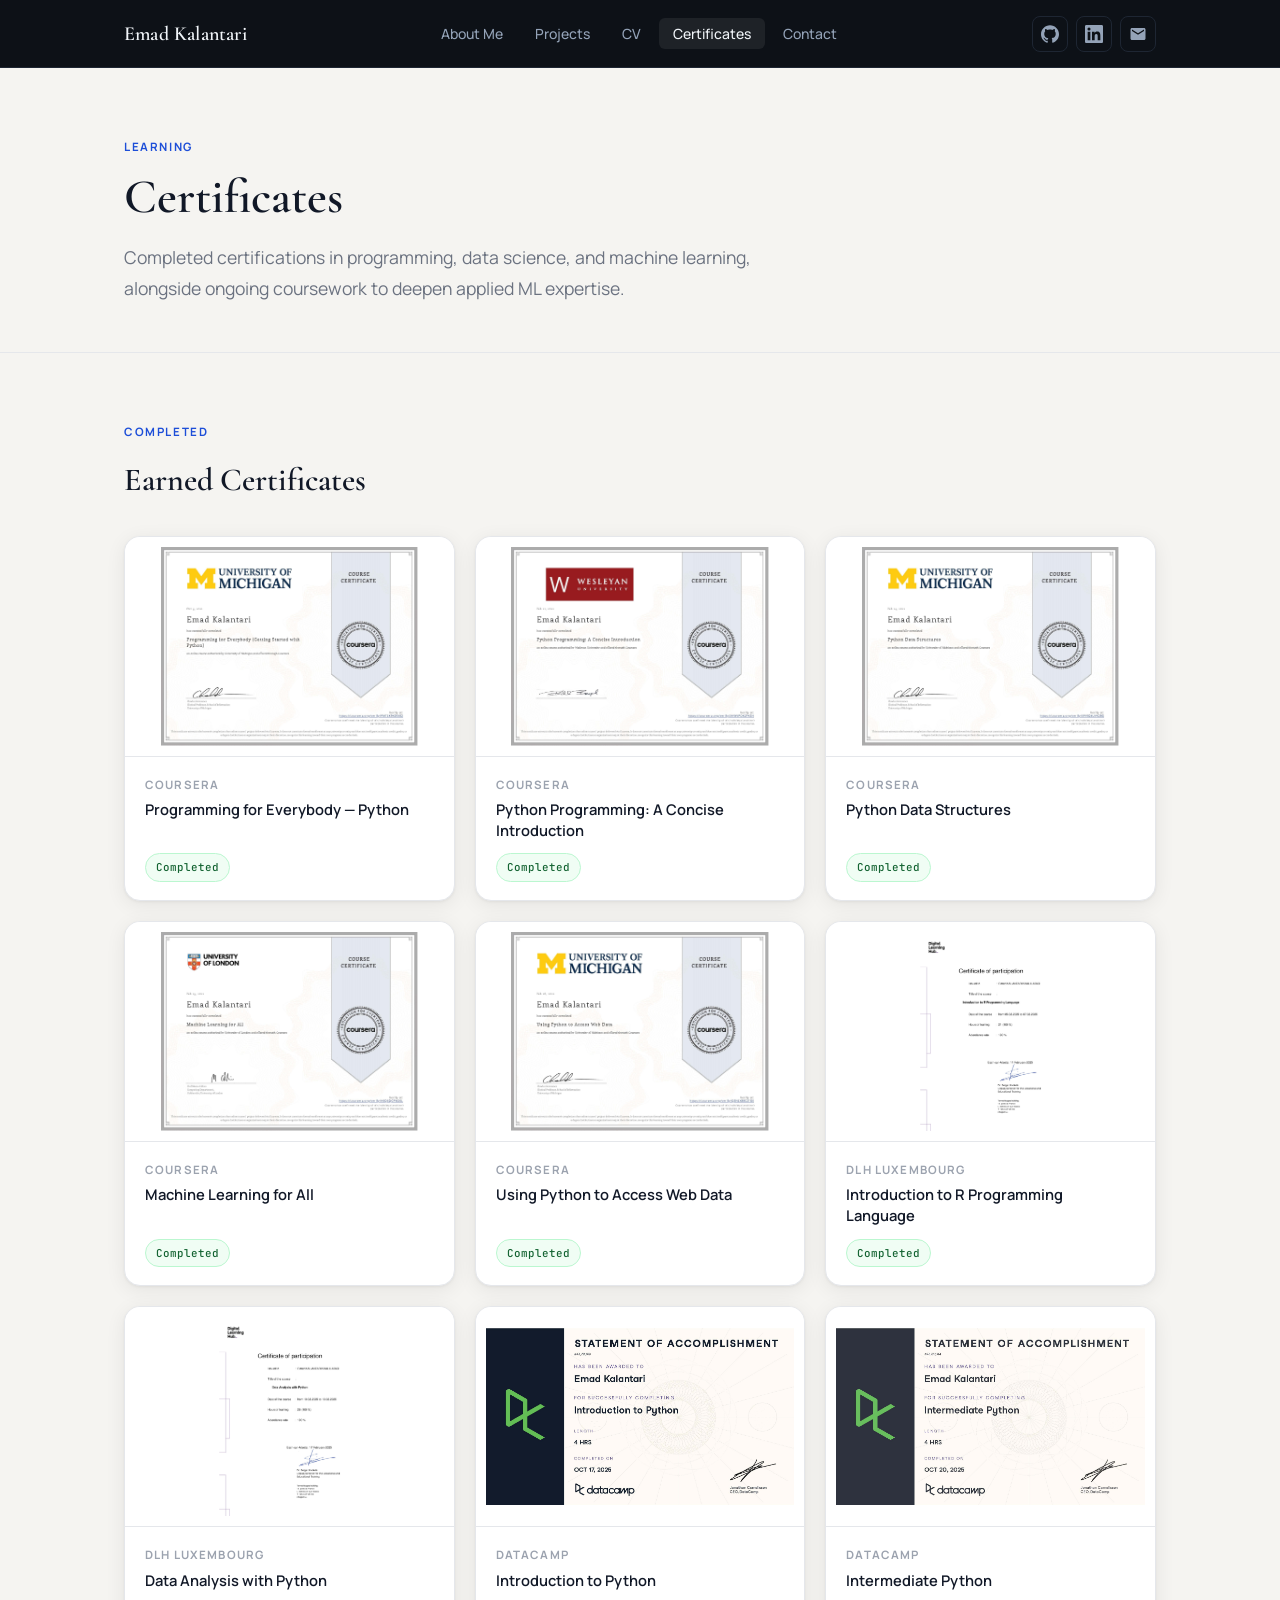
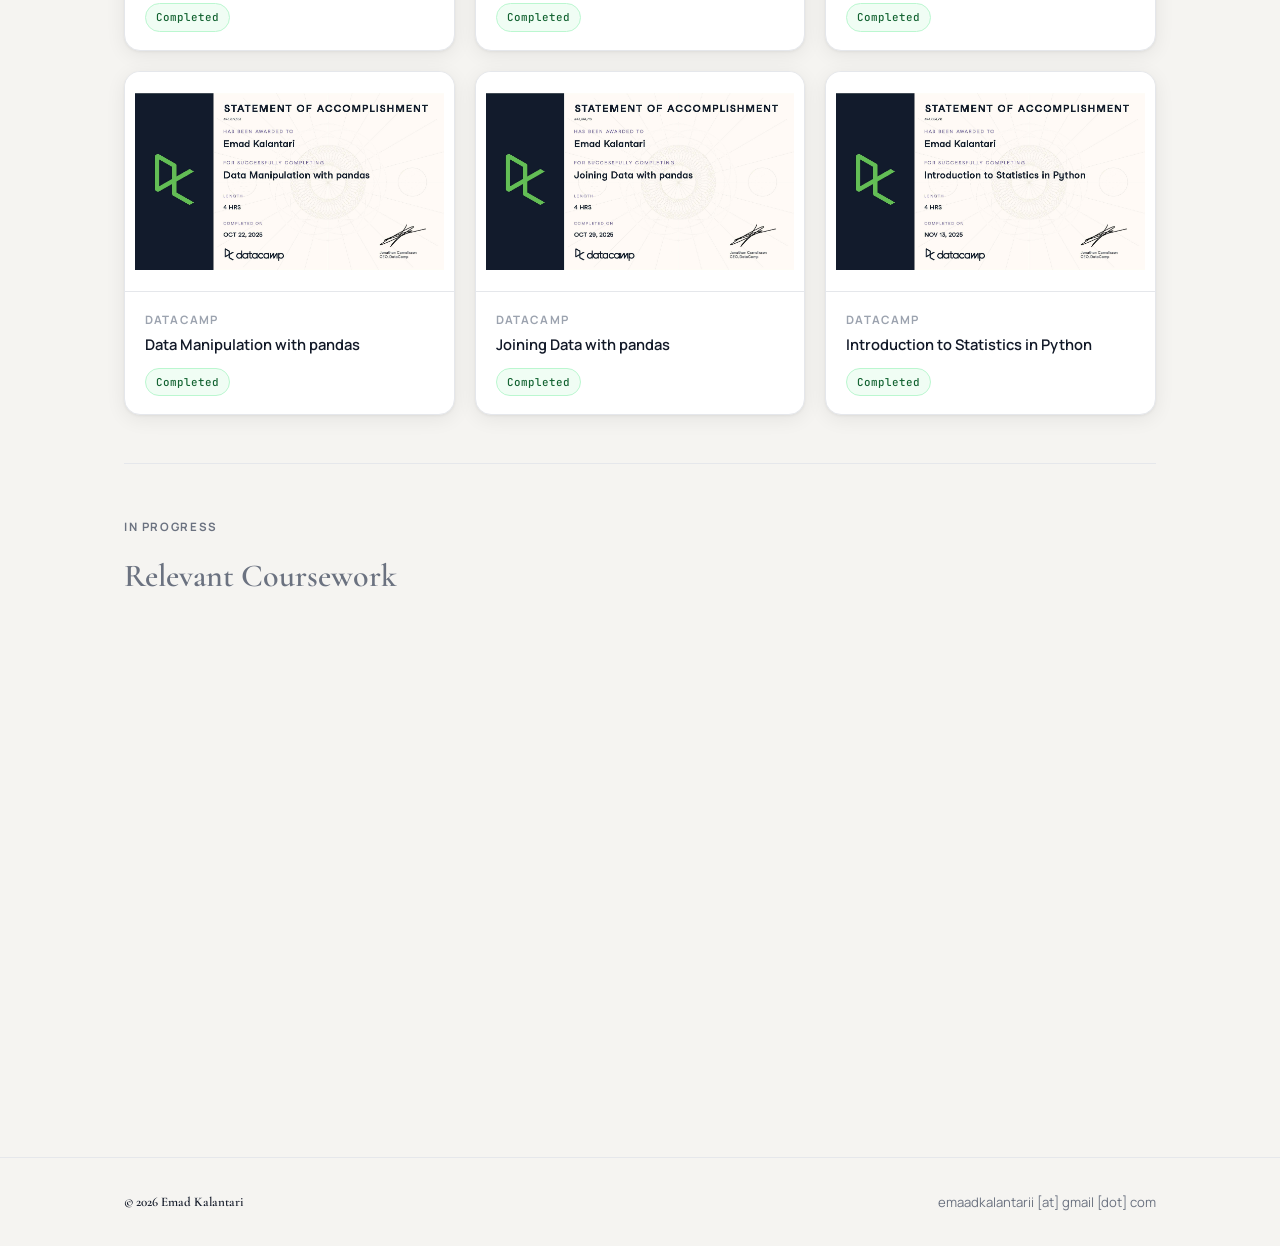
==== commit 3b637924: "update the website files" ====
--- a/certificates.html
+++ b/certificates.html
@@ -1,286 +1,3 @@
-<<<<<<< HEAD
-<!DOCTYPE html>
-<html lang="en">
-<head>
-  <meta charset="UTF-8" />
-  <meta name="viewport" content="width=device-width, initial-scale=1.0" />
-  <title>Certificates — Emad Kalantari</title>
-  <meta name="description" content="Professional certificates and completed courses by Emad Kalantari." />
-  <link rel="icon" type="image/svg+xml" href="assets/img/favicon.svg" />
-  <link rel="stylesheet" href="assets/css/style.css" />
-</head>
-<body class="page-body">
-
-  <nav class="nav">
-    <div class="container nav-inner">
-      <a href="index.html" class="nav-logo">Emad Kalantari</a>
-      <ul class="nav-links">
-        <li><a href="index.html">Home</a></li>
-        <li><a href="projects.html">Projects</a></li>
-        <li><a href="cv.html">CV</a></li>
-        <li><a href="certificates.html">Certificates</a></li>
-        <li><a href="contact.html">Contact</a></li>
-      </ul>
-      <div class="nav-icons">
-        <a href="https://github.com/emaadkalantarii" target="_blank" rel="noopener" class="nav-icon-link" aria-label="GitHub">
-          <svg viewBox="0 0 24 24"><path d="M12 .297c-6.63 0-12 5.373-12 12 0 5.303 3.438 9.8 8.205 11.385.6.113.82-.258.82-.577 0-.285-.01-1.04-.015-2.04-3.338.724-4.042-1.61-4.042-1.61C4.422 18.07 3.633 17.7 3.633 17.7c-1.087-.744.084-.729.084-.729 1.205.084 1.838 1.236 1.838 1.236 1.07 1.835 2.809 1.305 3.495.998.108-.776.417-1.305.76-1.605-2.665-.3-5.466-1.332-5.466-5.93 0-1.31.465-2.38 1.235-3.22-.135-.303-.54-1.523.105-3.176 0 0 1.005-.322 3.3 1.23.96-.267 1.98-.399 3-.405 1.02.006 2.04.138 3 .405 2.28-1.552 3.285-1.23 3.285-1.23.645 1.653.24 2.873.12 3.176.765.84 1.23 1.91 1.23 3.22 0 4.61-2.805 5.625-5.475 5.92.42.36.81 1.096.81 2.22 0 1.606-.015 2.896-.015 3.286 0 .315.21.69.825.57C20.565 22.092 24 17.592 24 12.297c0-6.627-5.373-12-12-12"/></svg>
-        </a>
-        <a href="https://www.linkedin.com/in/emad-kalantari/" target="_blank" rel="noopener" class="nav-icon-link" aria-label="LinkedIn">
-          <svg viewBox="0 0 24 24"><path d="M20.447 20.452h-3.554v-5.569c0-1.328-.027-3.037-1.852-3.037-1.853 0-2.136 1.445-2.136 2.939v5.667H9.351V9h3.414v1.561h.046c.477-.9 1.637-1.85 3.37-1.85 3.601 0 4.267 2.37 4.267 5.455v6.286zM5.337 7.433a2.062 2.062 0 01-2.063-2.065 2.064 2.064 0 112.063 2.065zm1.782 13.019H3.555V9h3.564v11.452zM22.225 0H1.771C.792 0 0 .774 0 1.729v20.542C0 23.227.792 24 1.771 24h20.451C23.2 24 24 23.227 24 22.271V1.729C24 .774 23.2 0 22.222 0h.003z"/></svg>
-        </a>
-      </div>
-      <button class="nav-toggle" aria-label="Toggle menu">&#9776;</button>
-    </div>
-  </nav>
-
-  <div class="page-hero">
-    <div class="container">
-      <span class="section-label">Learning</span>
-      <h1 class="page-title">Certificates</h1>
-      <p class="lead">Completed certifications in programming, data science, and machine learning, alongside ongoing coursework to deepen applied ML expertise.</p>
-    </div>
-  </div>
-
-  <div class="container" style="padding-bottom: 80px;">
-
-    <span class="section-label">Completed</span>
-    <h2 class="section-heading" style="margin-bottom: 28px;">Earned Certificates</h2>
-
-    <!--
-      TO ADD A CERTIFICATE IMAGE:
-      1. Save certificate as cert-01.jpg (or .png) in assets/img/certificates/
-      2. Remove the comment tags around the <img> line for that card
-      3. Delete the placeholder <div> below it
-      Clicking any card image opens it full-size in a new tab.
-    -->
-
-    <div class="cert-grid">
-
-      <!-- 01 -->
-      <div class="cert-card fade-in">
-        <a href="assets/img/certificates/cert-01.jpg" target="_blank" rel="noopener" class="cert-image-wrap" title="Open certificate">
-          <img src="assets/img/certificates/cert-01.jpg" alt="Programming for Everybody, Python" loading="lazy" />
-        </a>
-        <div class="cert-body">
-          <div class="cert-issuer">Coursera</div>
-          <div class="cert-title">Programming for Everybody — Python</div>
-          <div class="cert-status"><span class="tag tag-green">Completed</span></div>
-        </div>
-      </div>
-
-      <!-- 02 -->
-      <div class="cert-card fade-in">
-        <a href="assets/img/certificates/cert-02.jpg" target="_blank" rel="noopener" class="cert-image-wrap" title="Open certificate">
-          <img src="assets/img/certificates/cert-02.jpg" alt="Python Programming: A Concise Introduction" loading="lazy" />
-        </a>
-        <div class="cert-body">
-          <div class="cert-issuer">Coursera</div>
-          <div class="cert-title">Python Programming: A Concise Introduction</div>
-          <div class="cert-status"><span class="tag tag-green">Completed</span></div>
-        </div>
-      </div>
-
-      <!-- 03 -->
-      <div class="cert-card fade-in">
-        <a href="assets/img/certificates/cert-03.jpg" target="_blank" rel="noopener" class="cert-image-wrap" title="Open certificate">
-          <img src="assets/img/certificates/cert-03.jpg" alt="Python Data Structures" loading="lazy" />
-        </a>
-        <div class="cert-body">
-          <div class="cert-issuer">Coursera</div>
-          <div class="cert-title">Python Data Structures</div>
-          <div class="cert-status"><span class="tag tag-green">Completed</span></div>
-        </div>
-      </div>
-
-      <!-- 04 -->
-      <div class="cert-card fade-in">
-        <a href="assets/img/certificates/cert-04.jpg" target="_blank" rel="noopener" class="cert-image-wrap" title="Open certificate">
-          <img src="assets/img/certificates/cert-04.jpg" alt="Machine Learning for All" loading="lazy" />
-        </a>
-        <div class="cert-body">
-          <div class="cert-issuer">Coursera</div>
-          <div class="cert-title">Machine Learning for All</div>
-          <div class="cert-status"><span class="tag tag-green">Completed</span></div>
-        </div>
-      </div>
-
-      <!-- 05 -->
-      <div class="cert-card fade-in">
-        <a href="assets/img/certificates/cert-05.jpg" target="_blank" rel="noopener" class="cert-image-wrap" title="Open certificate">
-          <img src="assets/img/certificates/cert-05.jpg" alt="Using Python to Access Web Data" loading="lazy" />
-        </a>
-        <div class="cert-body">
-          <div class="cert-issuer">Coursera</div>
-          <div class="cert-title">Using Python to Access Web Data</div>
-          <div class="cert-status"><span class="tag tag-green">Completed</span></div>
-        </div>
-      </div>
-
-      <!-- 06 -->
-      <div class="cert-card fade-in">
-        <a href="assets/img/certificates/cert-06.jpg" target="_blank" rel="noopener" class="cert-image-wrap" title="Open certificate">
-          <img src="assets/img/certificates/cert-06.jpg" alt="Introduction to R Programming Language" loading="lazy" />
-        </a>
-        <div class="cert-body">
-          <div class="cert-issuer">DLH Luxembourg</div>
-          <div class="cert-title">Introduction to R Programming Language</div>
-          <div class="cert-status"><span class="tag tag-green">Completed</span></div>
-        </div>
-      </div>
-
-      <!-- 07 -->
-      <div class="cert-card fade-in">
-        <a href="assets/img/certificates/cert-07.jpg" target="_blank" rel="noopener" class="cert-image-wrap" title="Open certificate">
-          <img src="assets/img/certificates/cert-07.jpg" alt="Data Analysis with Python" loading="lazy" />
-        </a>
-        <div class="cert-body">
-          <div class="cert-issuer">DLH Luxembourg</div>
-          <div class="cert-title">Data Analysis with Python</div>
-          <div class="cert-status"><span class="tag tag-green">Completed</span></div>
-        </div>
-      </div>
-
-      <!-- 08 -->
-      <div class="cert-card fade-in">
-        <a href="assets/img/certificates/cert-08.jpg" target="_blank" rel="noopener" class="cert-image-wrap" title="Open certificate">
-          <img src="assets/img/certificates/cert-08.jpg" alt="Introduction to Python" loading="lazy" />
-        </a>
-        <div class="cert-body">
-          <div class="cert-issuer">DataCamp</div>
-          <div class="cert-title">Introduction to Python</div>
-          <div class="cert-status"><span class="tag tag-green">Completed</span></div>
-        </div>
-      </div>
-
-      <!-- 09 -->
-      <div class="cert-card fade-in">
-        <a href="assets/img/certificates/cert-09.jpg" target="_blank" rel="noopener" class="cert-image-wrap" title="Open certificate">
-          <img src="assets/img/certificates/cert-09.jpg" alt="Intermediate Python" loading="lazy" />
-        </a>
-        <div class="cert-body">
-          <div class="cert-issuer">DataCamp</div>
-          <div class="cert-title">Intermediate Python</div>
-          <div class="cert-status"><span class="tag tag-green">Completed</span></div>
-        </div>
-      </div>
-
-      <!-- 10 -->
-      <div class="cert-card fade-in">
-        <a href="assets/img/certificates/cert-10.jpg" target="_blank" rel="noopener" class="cert-image-wrap" title="Open certificate">
-          <img src="assets/img/certificates/cert-10.jpg" alt="Data Manipulation with pandas" loading="lazy" />
-        </a>
-        <div class="cert-body">
-          <div class="cert-issuer">DataCamp</div>
-          <div class="cert-title">Data Manipulation with pandas</div>
-          <div class="cert-status"><span class="tag tag-green">Completed</span></div>
-        </div>
-      </div>
-
-      <!-- 11 -->
-      <div class="cert-card fade-in">
-        <a href="assets/img/certificates/cert-11.jpg" target="_blank" rel="noopener" class="cert-image-wrap" title="Open certificate">
-          <img src="assets/img/certificates/cert-11.jpg" alt="Joining Data with pandas" loading="lazy" />
-        </a>
-        <div class="cert-body">
-          <div class="cert-issuer">DataCamp</div>
-          <div class="cert-title">Joining Data with pandas</div>
-          <div class="cert-status"><span class="tag tag-green">Completed</span></div>
-        </div>
-      </div>
-
-      <!-- 12 -->
-      <div class="cert-card fade-in">
-        <a href="assets/img/certificates/cert-12.jpg" target="_blank" rel="noopener" class="cert-image-wrap" title="Open certificate">
-          <img src="assets/img/certificates/cert-12.jpg" alt="Introduction to Statistics in Python" loading="lazy" />
-        </a>
-        <div class="cert-body">
-          <div class="cert-issuer">DataCamp</div>
-          <div class="cert-title">Introduction to Statistics in Python</div>
-          <div class="cert-status"><span class="tag tag-green">Completed</span></div>
-        </div>
-      </div>
-
-    </div><!-- /cert-grid -->
-
-    <!-- ── In Progress ─────────────────────────────────────── -->
-    <div class="in-progress-section">
-      <div class="divider"></div>
-      <span class="section-label" style="color: var(--text-muted);">In Progress</span>
-      <h2 class="section-heading" style="color: var(--text-muted); margin-bottom: 24px;">Relevant Coursework</h2>
-
-      <div class="cert-grid-compact">
-        <div class="cert-card-compact fade-in">
-          <div class="cert-body">
-            <div class="cert-issuer">Coursera</div>
-            <div class="cert-title">Machine Learning Introduction</div>
-            <div class="cert-status"><span class="tag tag-gray">In Progress</span></div>
-          </div>
-        </div>
-        <div class="cert-card-compact fade-in">
-          <div class="cert-body">
-            <div class="cert-issuer">Coursera</div>
-            <div class="cert-title">Machine Learning with Python</div>
-            <div class="cert-status"><span class="tag tag-gray">In Progress</span></div>
-          </div>
-        </div>
-        <div class="cert-card-compact fade-in">
-          <div class="cert-body">
-            <div class="cert-issuer">Coursera</div>
-            <div class="cert-title">Machine Learning</div>
-            <div class="cert-status"><span class="tag tag-gray">In Progress</span></div>
-          </div>
-        </div>
-        <div class="cert-card-compact fade-in">
-          <div class="cert-body">
-            <div class="cert-issuer">Coursera</div>
-            <div class="cert-title">What is Data Science</div>
-            <div class="cert-status"><span class="tag tag-gray">In Progress</span></div>
-          </div>
-        </div>
-        <div class="cert-card-compact fade-in">
-          <div class="cert-body">
-            <div class="cert-issuer">Coursera</div>
-            <div class="cert-title">Google Data Analytics</div>
-            <div class="cert-status"><span class="tag tag-gray">In Progress</span></div>
-          </div>
-        </div>
-        <div class="cert-card-compact fade-in">
-          <div class="cert-body">
-            <div class="cert-issuer">Coursera</div>
-            <div class="cert-title">Google Business Intelligence</div>
-            <div class="cert-status"><span class="tag tag-gray">In Progress</span></div>
-          </div>
-        </div>
-        <div class="cert-card-compact fade-in">
-          <div class="cert-body">
-            <div class="cert-issuer">DataCamp</div>
-            <div class="cert-title">Introduction to Data Visualization with Matplotlib</div>
-            <div class="cert-status"><span class="tag tag-gray">In Progress</span></div>
-          </div>
-        </div>
-        <div class="cert-card-compact fade-in">
-          <div class="cert-body">
-            <div class="cert-issuer">DataCamp</div>
-            <div class="cert-title">Associate Data Scientist in Python</div>
-            <div class="cert-status"><span class="tag tag-gray">In Progress</span></div>
-          </div>
-        </div>
-      </div>
-    </div>
-
-  </div><!-- /container -->
-
-  <footer class="footer">
-    <div class="container footer-inner">
-      <span><span class="footer-name">Emad Kalantari</span> · Luxembourg</span>
-      <span><a href="mailto:emaadkalantarii@gmail.com" style="color:var(--text-muted);">emaadkalantarii@gmail.com</a></span>
-    </div>
-  </footer>
-
-  <script src="assets/js/main.js"></script>
-</body>
-</html>
-=======
 <!DOCTYPE html>
 <html lang="en">
 <head>
@@ -565,4 +282,3 @@
   <script src="assets/js/main.js"></script>
 </body>
 </html>
->>>>>>> 00947a8 (Update website files)
--- a/assets/css/style.css
+++ b/assets/css/style.css
@@ -28,6 +28,15 @@
   --font-body:    'Manrope', system-ui, sans-serif;
   --font-mono:    'JetBrains Mono', monospace;
   --transition:   0.22s cubic-bezier(0.4,0,0.2,1);
+
+  /* Consistent vertical rhythm */
+  --space-1: 8px;
+  --space-2: 12px;
+  --space-3: 16px;
+  --space-4: 24px;
+  --space-5: 32px;
+  --space-6: 48px;
+  --space-7: 64px;
 }
 
 /* ── Reset ─────────────────────────────────────────────────── */
@@ -54,7 +63,7 @@
 .mt-8  { margin-top: 2rem; }
 .mt-12 { margin-top: 3rem; }
 
-/* ── Typography ────────────────────────────────────────────── */
+/* ── Typography ────────────────────────���───────────────────── */
 .display-name {
   font-family: var(--font-display);
   font-size: clamp(2.8rem, 6vw, 5rem);
@@ -75,7 +84,7 @@
   font-size: clamp(1.5rem, 3vw, 2rem);
   font-weight: 600;
   color: var(--text);
-  margin-bottom: 0.4rem;
+  margin: 0 0 var(--space-4) 0;
 }
 .section-label {
   font-size: 0.72rem;
@@ -83,14 +92,15 @@
   letter-spacing: 0.14em;
   text-transform: uppercase;
   color: var(--accent);
-  margin-bottom: 0.6rem;
-  display: block;
+  display: inline-block;
+  margin: 0 0 var(--space-2) 0;
 }
 .lead {
   font-size: 1.1rem;
   color: var(--text-muted);
   line-height: 1.75;
   max-width: 640px;
+  margin: 0 0 var(--space-5) 0;
 }
 .mono {
   font-family: var(--font-mono);
@@ -242,7 +252,7 @@
 }
 .card:hover { box-shadow: var(--shadow-hover); transform: translateY(-2px); }
 
-/* ── Tag / Badge ───────────────────────────────────────────── */
+/* ── Tag / Badge ──��────────────────────────────────────────── */
 .tag {
   display: inline-flex;
   align-items: center;
@@ -296,21 +306,21 @@
 .divider {
   height: 1px;
   background: var(--border);
-  margin: 40px 0;
+  margin: var(--space-6) 0;
 }
 
 /* ── Page Hero ─────────────────────────────────────────────── */
 .page-hero {
-  padding: 64px 0 48px;
+  padding: var(--space-7) 0 var(--space-6);
   border-bottom: 1px solid var(--border);
-  margin-bottom: 64px;
-}
-.page-hero .page-title { margin-bottom: 12px; }
-.page-hero .lead { color: var(--text-muted); }
+  margin-bottom: var(--space-7);
+}
+.page-hero .page-title { margin-bottom: var(--space-3); }
+.page-hero .lead { color: var(--text-muted); margin-bottom: 0; }
 
 /* ── HOME: Hero ────────────────────────────────────────────── */
 .hero {
-  padding: 80px 0 70px;
+  padding: var(--space-7) 0 calc(var(--space-7) - var(--space-2));
   position: relative;
   overflow: hidden;
 }
@@ -361,11 +371,11 @@
   font-size: 1.1rem;
   font-weight: 500;
   color: var(--text-muted);
-  margin: 12px 0 20px;
+  margin: var(--space-3) 0 var(--space-4);
   line-height: 1.5;
 }
 .hero-subtitle .sep { margin: 0 8px; color: var(--border); }
-.hero-actions { display: flex; flex-wrap: wrap; gap: 10px; margin-top: 24px; }
+.hero-actions { display: flex; flex-wrap: wrap; gap: 10px; margin-top: var(--space-4); }
 
 @media (max-width: 640px) {
   .hero-inner { grid-template-columns: 1fr; gap: 32px; }
@@ -376,15 +386,28 @@
 .about-grid {
   display: grid;
   grid-template-columns: 1fr 1fr;
-  gap: 24px;
-  margin-top: 40px;
+  gap: var(--space-4);
+  margin-top: var(--space-6);
 }
 @media (max-width: 700px) { .about-grid { grid-template-columns: 1fr; } }
+
 .about-item {
   display: flex;
   align-items: flex-start;
   gap: 16px;
-}
+  background: var(--bg-card);
+  border: 1px solid var(--border);
+  border-radius: var(--radius-lg);
+  padding: 20px 22px;
+  box-shadow: 0 10px 24px rgba(16, 24, 40, 0.06);
+  transition: transform var(--transition), box-shadow var(--transition), border-color var(--transition);
+}
+.about-item:hover {
+  transform: translateY(-2px);
+  box-shadow: 0 14px 30px rgba(16, 24, 40, 0.08);
+  border-color: rgba(var(--accent-rgb), 0.22);
+}
+
 .about-icon {
   width: 40px; height: 40px;
   border-radius: 10px;
@@ -416,7 +439,7 @@
   overflow: hidden;
   box-shadow: var(--shadow);
   transition: box-shadow var(--transition), transform var(--transition);
-  margin-bottom: 32px;
+  margin: 0 0 var(--space-6) 0;
 }
 .project-card:hover { box-shadow: var(--shadow-hover); transform: translateY(-3px); }
 .project-card-header {
@@ -448,13 +471,13 @@
   font-size: 0.95rem;
   color: var(--text-muted);
   line-height: 1.8;
-  margin-bottom: 24px;
+  margin-bottom: var(--space-4);
 }
 .project-metrics {
   display: grid;
   grid-template-columns: repeat(auto-fit, minmax(120px, 1fr));
   gap: 16px;
-  margin: 24px 0;
+  margin: var(--space-4) 0;
   padding: 20px;
   background: var(--bg);
   border-radius: var(--radius);
@@ -476,7 +499,7 @@
   margin-top: 4px;
   font-weight: 500;
 }
-.project-bullets { margin: 16px 0; padding-left: 0; }
+.project-bullets { margin: var(--space-3) 0; padding-left: 0; }
 .project-bullets li {
   position: relative;
   padding-left: 22px;
@@ -506,7 +529,7 @@
 }
 
 /* ── CV PAGE ───────────────────────────────────────────────── */
-.cv-section { margin-bottom: 56px; }
+.cv-section { margin-bottom: var(--space-6); }
 .cv-section-title {
   font-family: var(--font-display);
   font-size: 1.4rem;
@@ -545,10 +568,7 @@
   padding-top: 3px;
   line-height: 1.4;
 }
-.timeline-dot {
-  display: none;
-}
-.timeline-content {}
+.timeline-dot { display: none; }
 .timeline-role {
   font-size: 1rem;
   font-weight: 700;
@@ -561,9 +581,7 @@
   font-weight: 500;
   margin: 2px 0 10px;
 }
-.timeline-bullets {
-  padding-left: 0;
-}
+.timeline-bullets { padding-left: 0; }
 .timeline-bullets li {
   position: relative;
   padding-left: 16px;
@@ -643,9 +661,7 @@
   padding: 10px;
   transition: transform 0.3s ease;
 }
-.cert-image-wrap:hover img {
-  transform: scale(1.03);
-}
+.cert-image-wrap:hover img { transform: scale(1.03); }
 .cert-placeholder-icon {
   display: flex;
   flex-direction: column;
@@ -677,11 +693,9 @@
   line-height: 1.4;
   flex: 1;
 }
-.cert-status {
-  margin-top: 12px;
-}
+.cert-status { margin-top: 12px; }
 .cert-status .tag { font-size: 0.68rem; }
-.in-progress-section { margin-top: 56px; }
+.in-progress-section { margin-top: var(--space-6); }
 .in-progress-section .section-heading { color: var(--text-muted); }
 
 /* Compact in-progress card (no image) */
@@ -757,6 +771,8 @@
   transition: color var(--transition);
 }
 .contact-item-value a:hover { color: var(--accent-hover); }
+
+/* Keep social-card styles in case you still use them somewhere */
 .social-card {
   display: flex;
   align-items: center;
@@ -829,4 +845,4 @@
 .fade-in.visible {
   opacity: 1;
   transform: none;
-}
+}
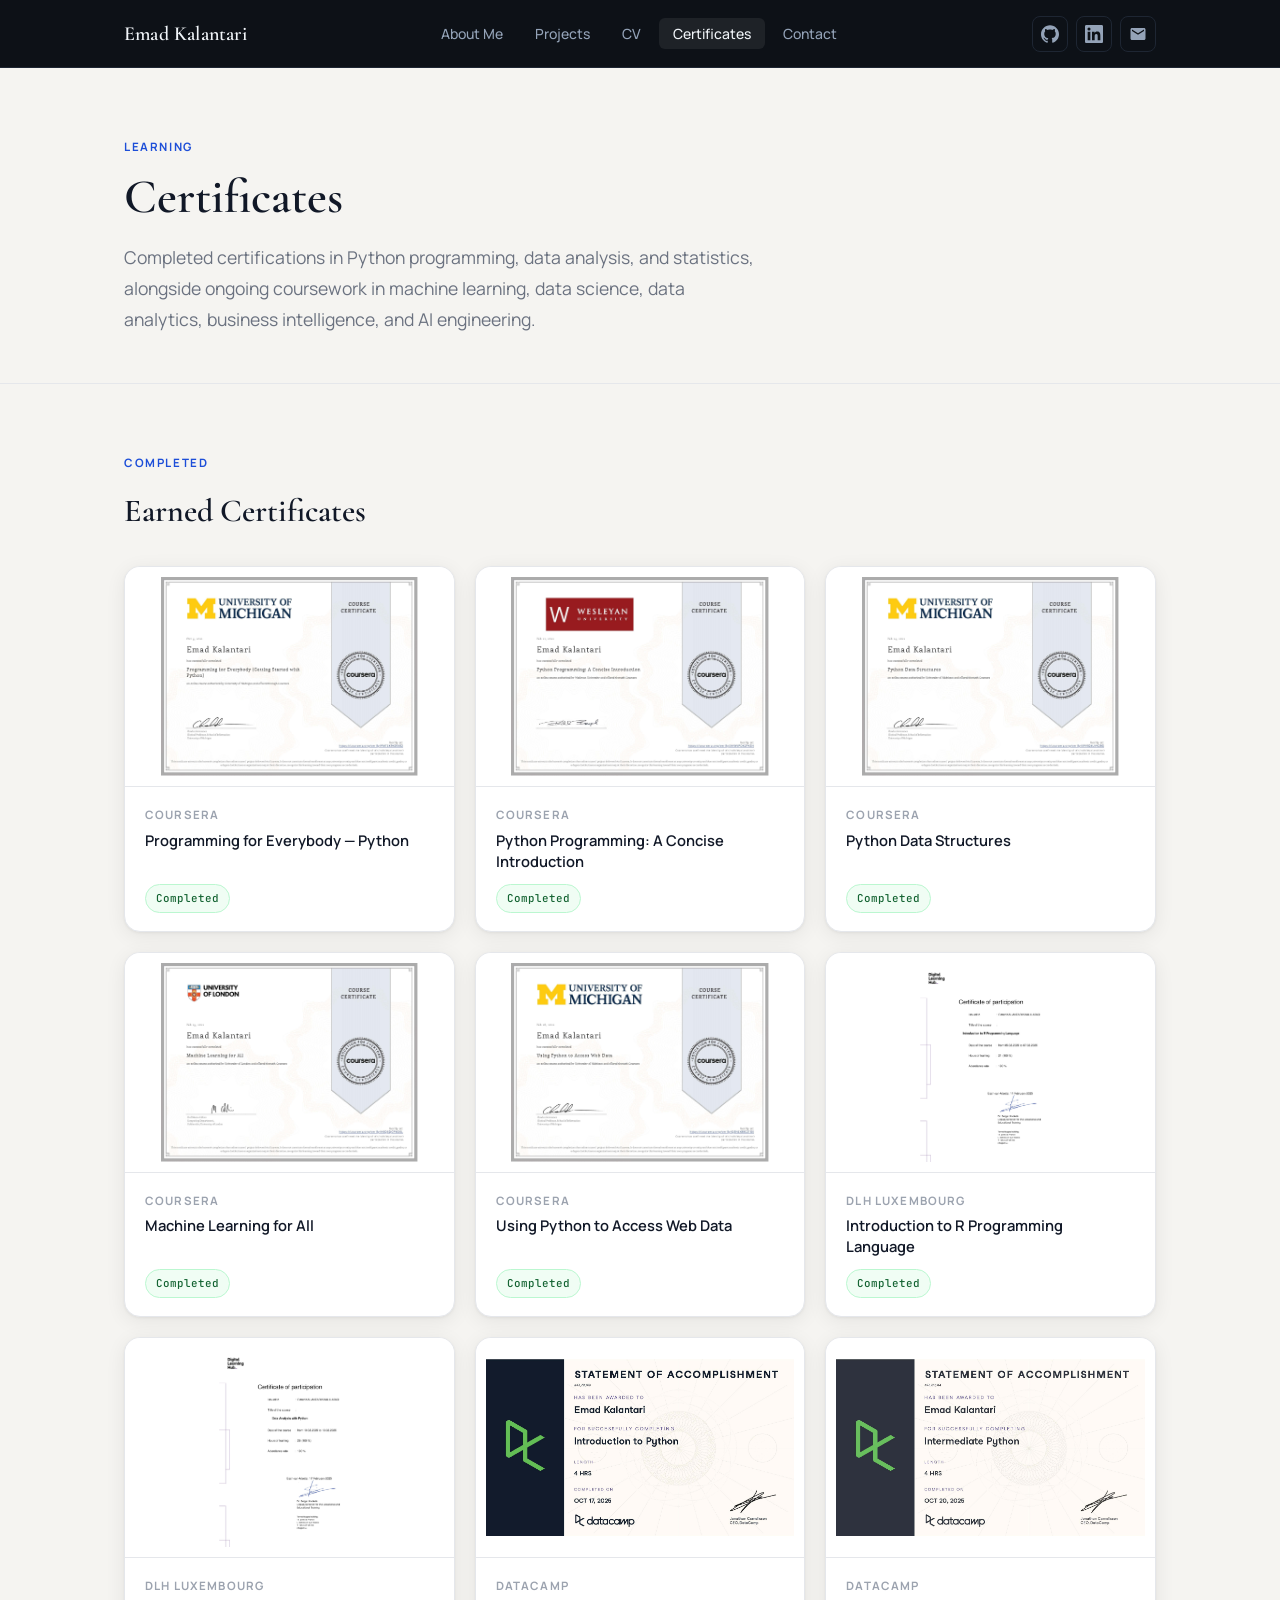
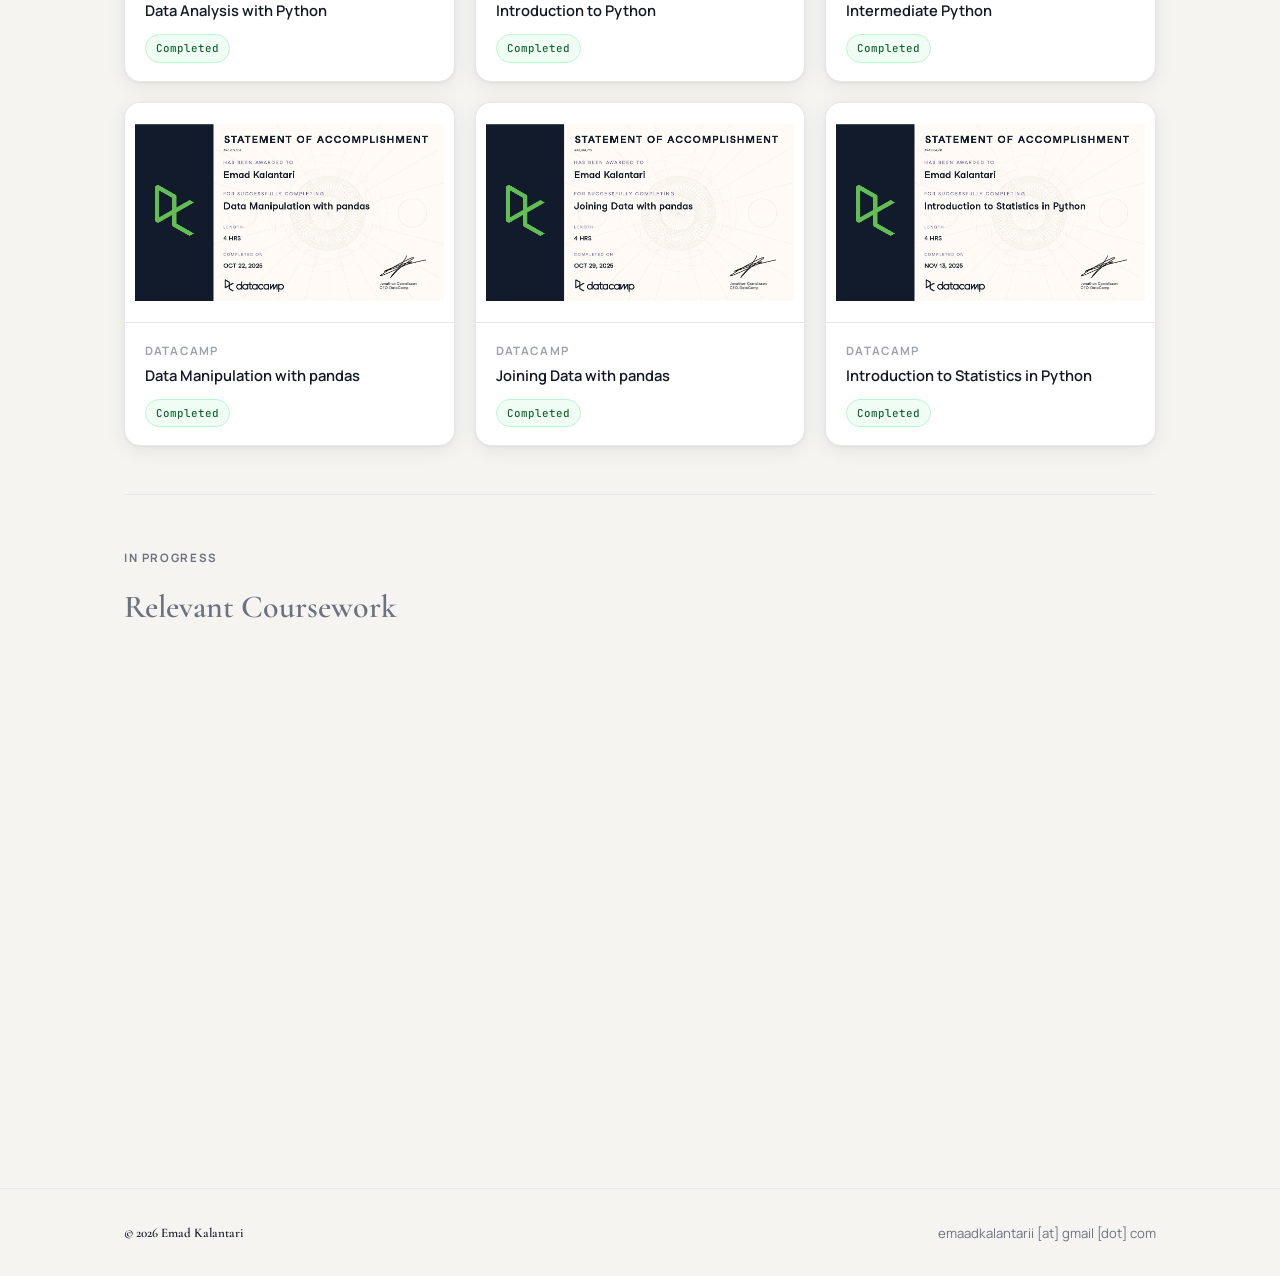
==== commit cc302adc: "update files" ====
--- a/certificates.html
+++ b/certificates.html
@@ -39,7 +39,7 @@
     <div class="container">
       <span class="section-label">Learning</span>
       <h1 class="page-title">Certificates</h1>
-      <p class="lead">Completed certifications in programming, data science, and machine learning, alongside ongoing coursework to deepen applied ML expertise.</p>
+      <p class="lead">Completed certifications in Python programming, data analysis, and statistics, alongside ongoing coursework in machine learning, data science, data analytics, business intelligence, and AI engineering.</p>
     </div>
   </div>
 
@@ -267,6 +267,13 @@
             <div class="cert-status"><span class="tag tag-gray">In Progress</span></div>
           </div>
         </div>
+        <div class="cert-card-compact fade-in">
+          <div class="cert-body">
+            <div class="cert-issuer">DataCamp</div>
+            <div class="cert-title">Associate AI Engineer for Data Scientists</div>
+            <div class="cert-status"><span class="tag tag-gray">In Progress</span></div>
+          </div>
+        </div>
       </div>
     </div>
 
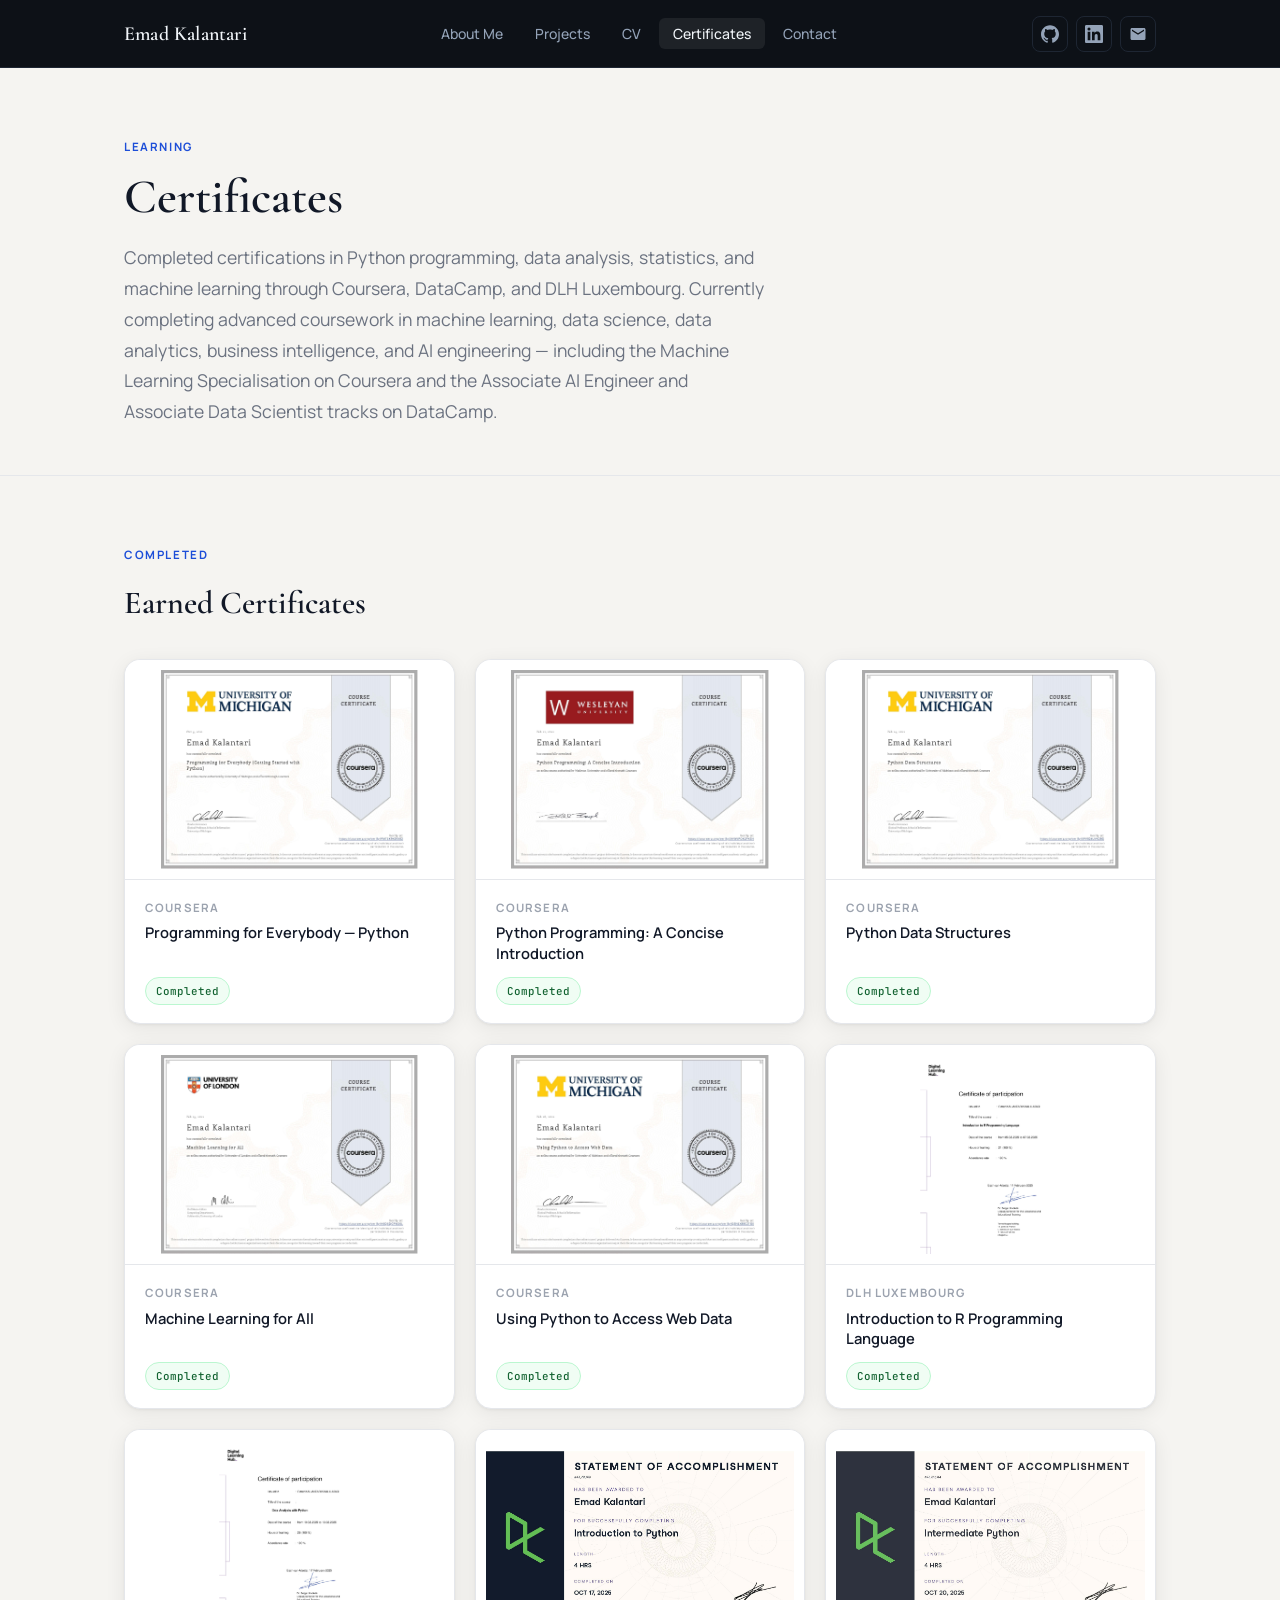
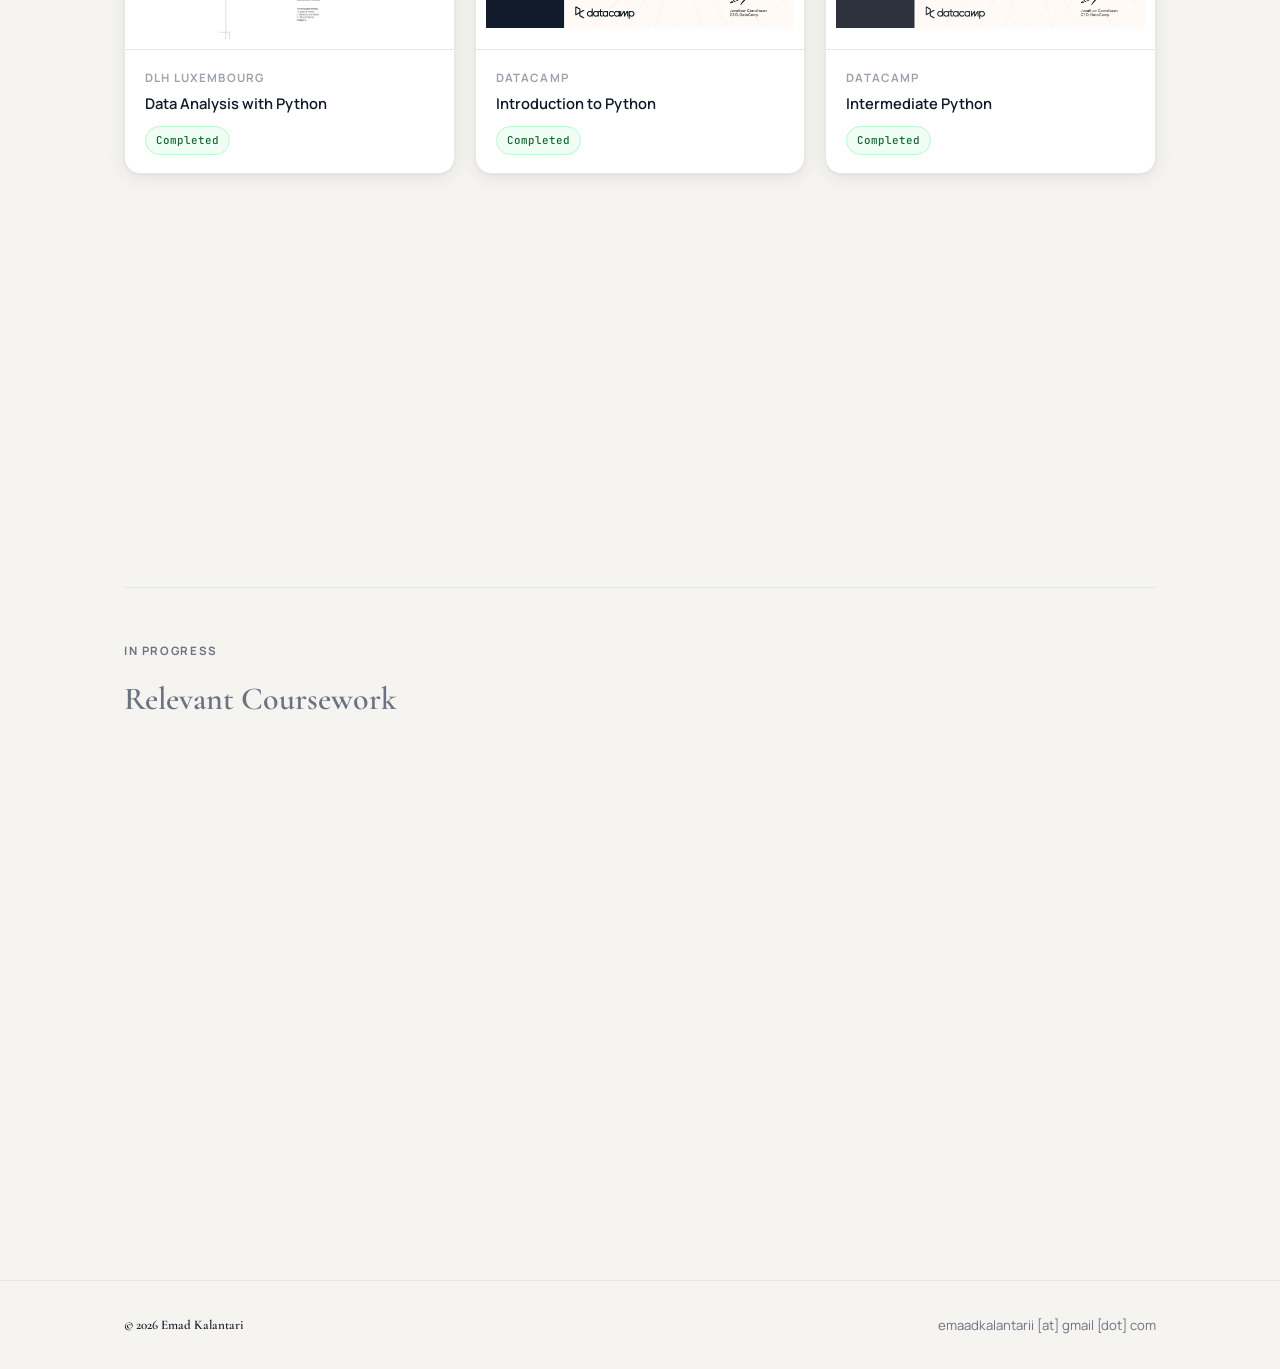
==== commit b0b00732: "enhance certificate page description" ====
--- a/certificates.html
+++ b/certificates.html
@@ -39,7 +39,7 @@
     <div class="container">
       <span class="section-label">Learning</span>
       <h1 class="page-title">Certificates</h1>
-      <p class="lead">Completed certifications in Python programming, data analysis, and statistics, alongside ongoing coursework in machine learning, data science, data analytics, business intelligence, and AI engineering.</p>
+      <p class="lead">Completed certifications in Python programming, data analysis, statistics, and machine learning through Coursera, DataCamp, and DLH Luxembourg. Currently completing advanced coursework in machine learning, data science, data analytics, business intelligence, and AI engineering — including the Machine Learning Specialisation on Coursera and the Associate AI Engineer and Associate Data Scientist tracks on DataCamp.</p>
     </div>
   </div>
 
